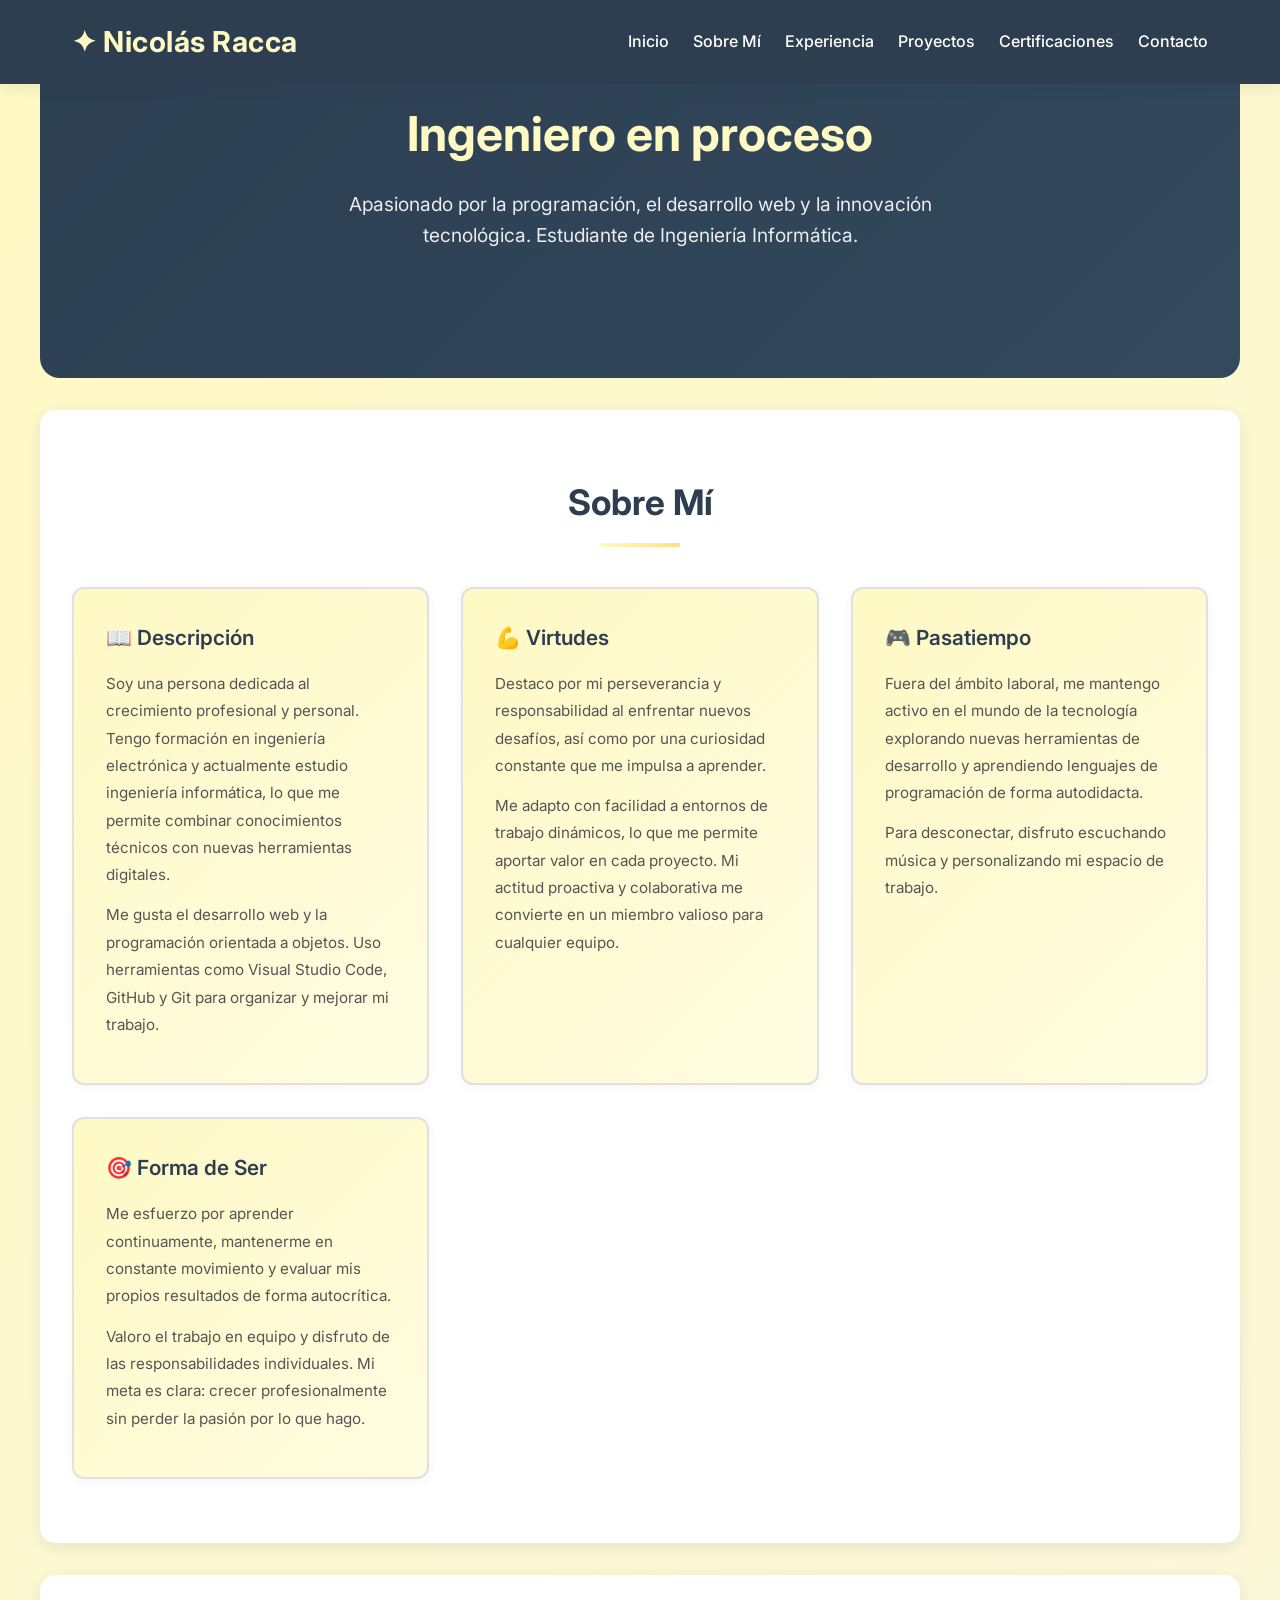
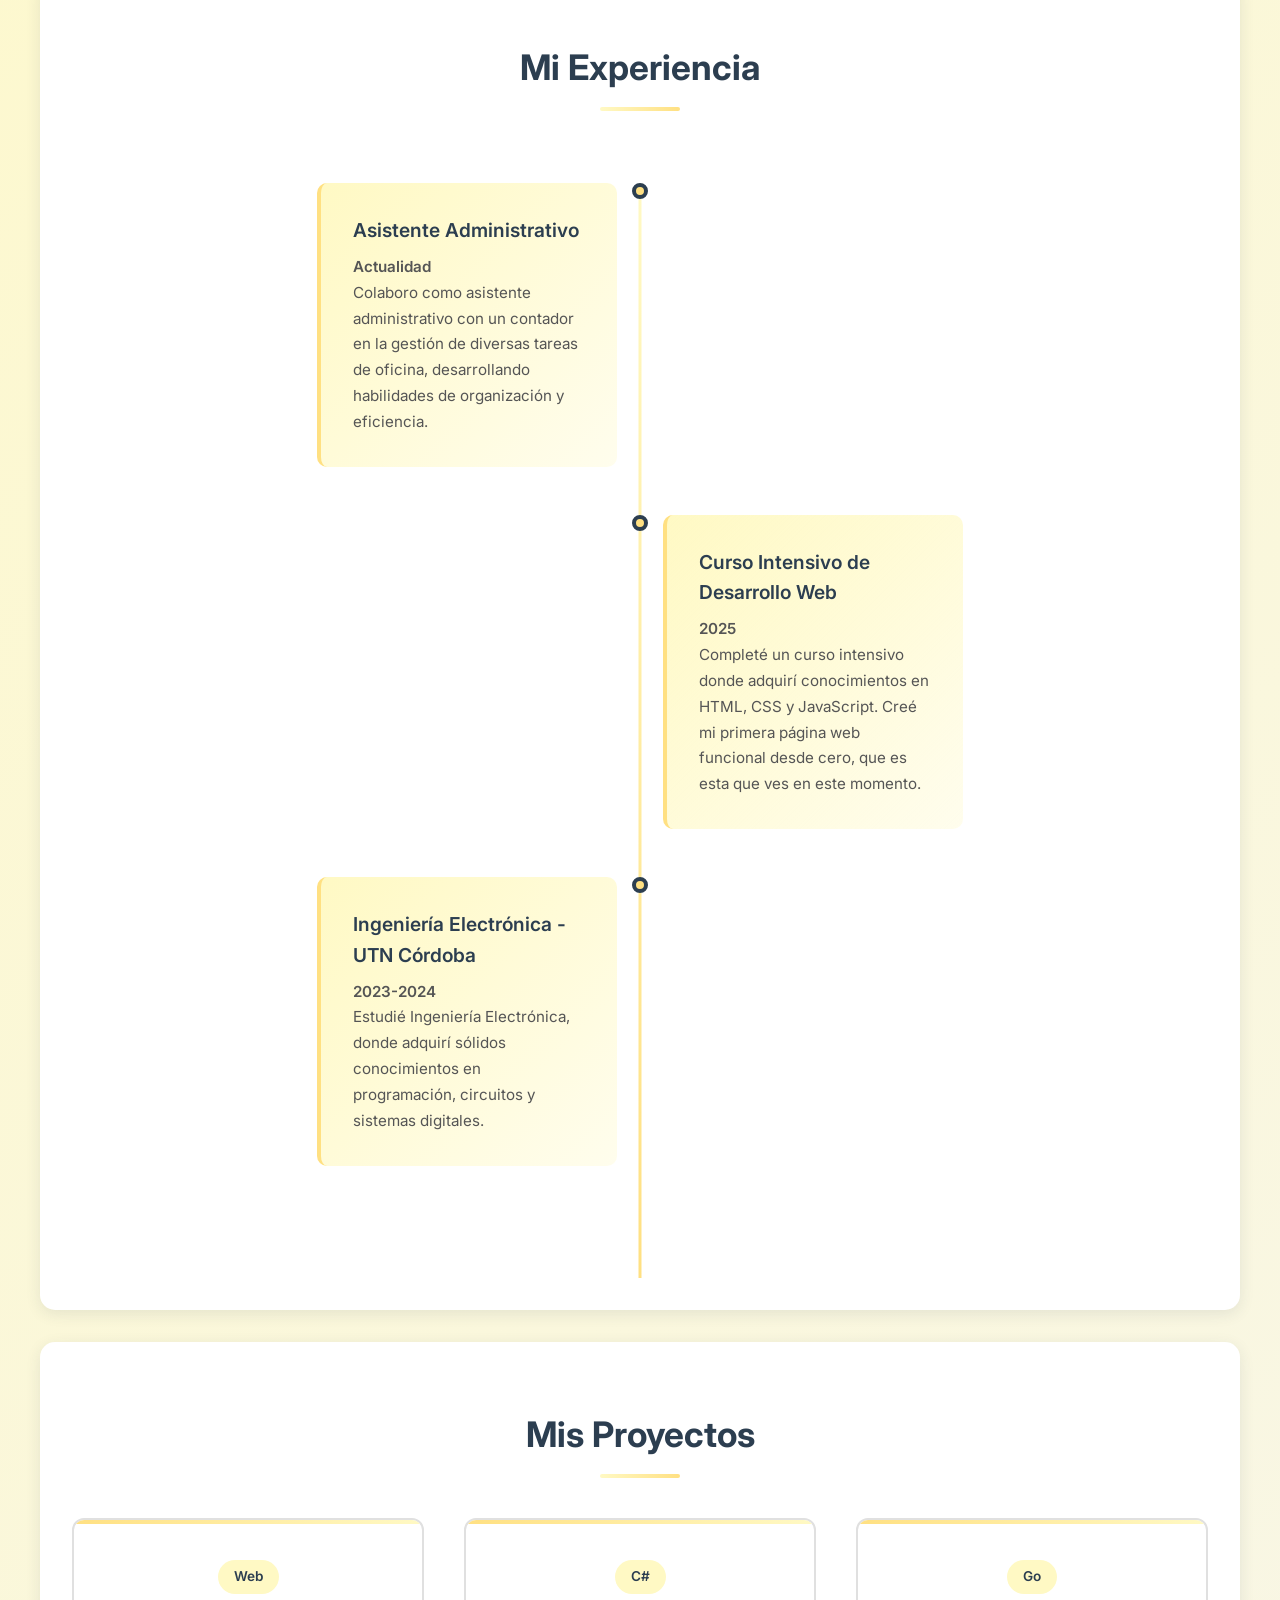
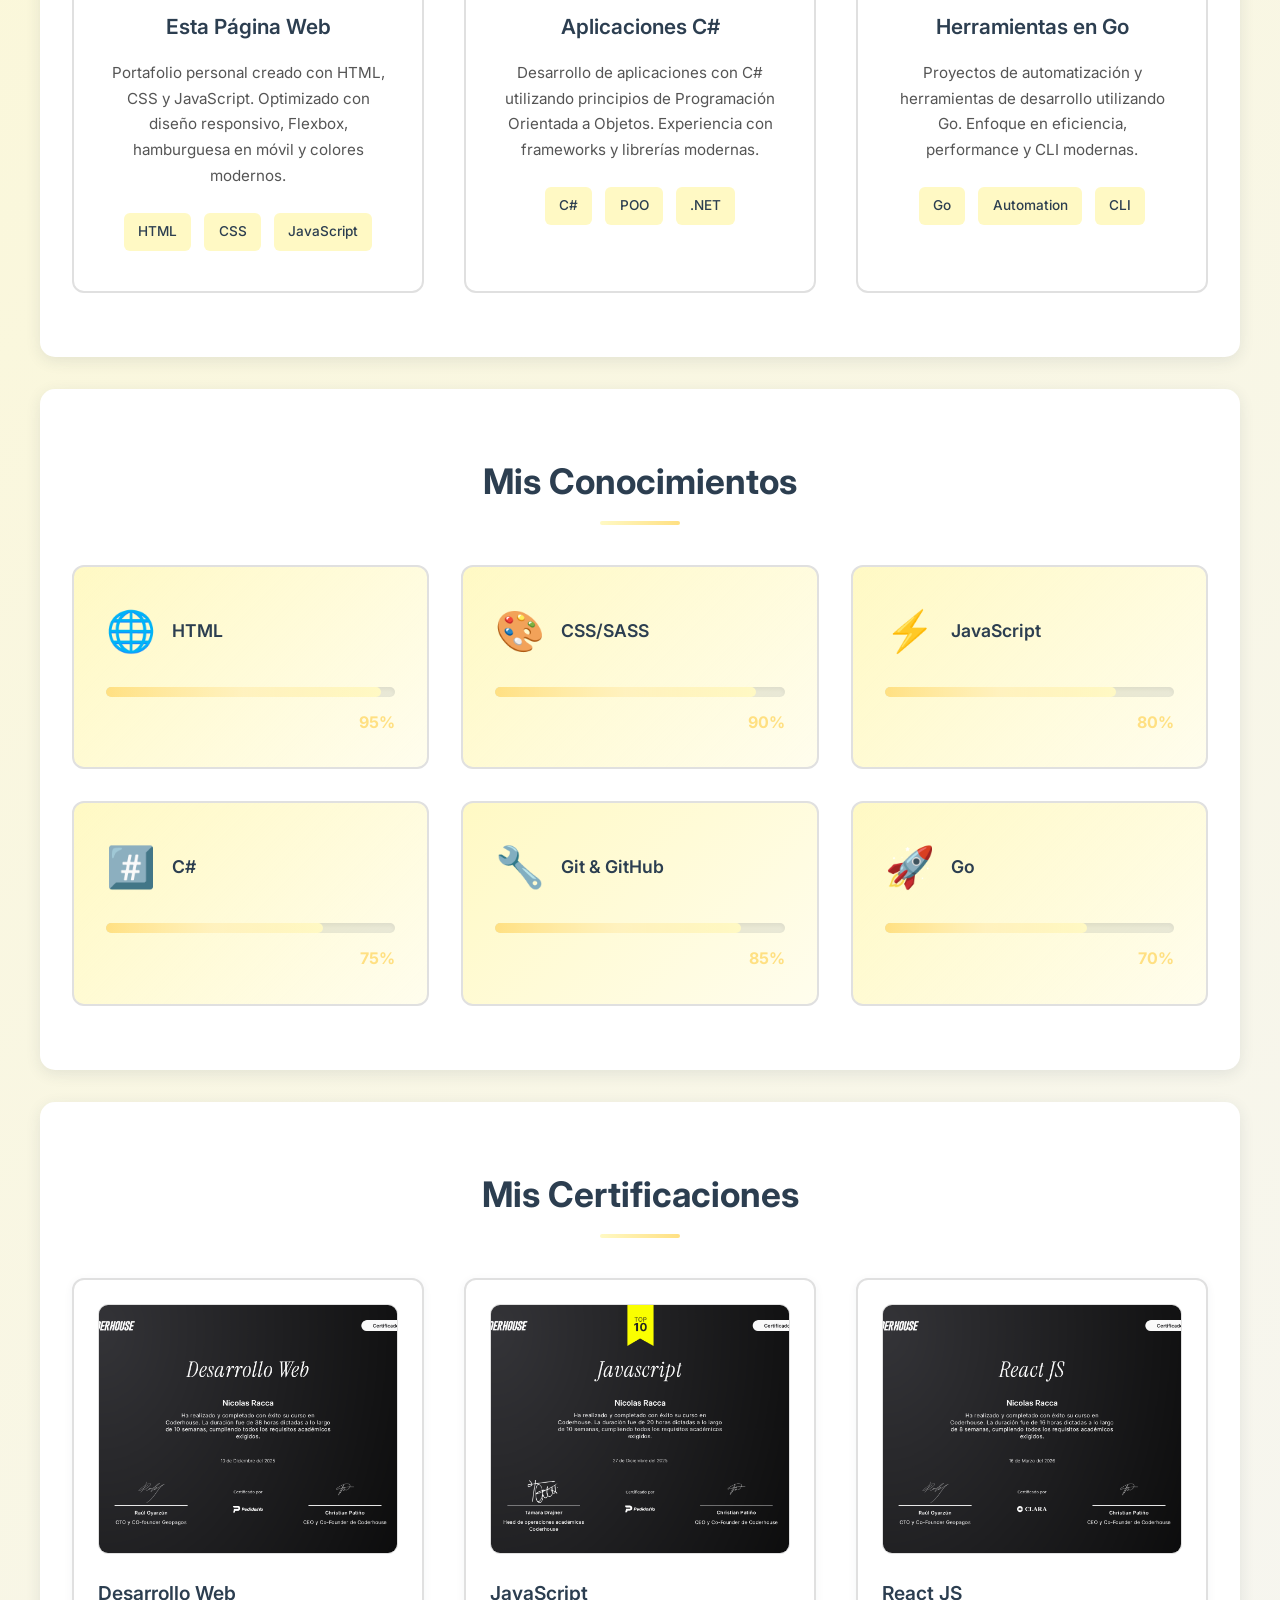
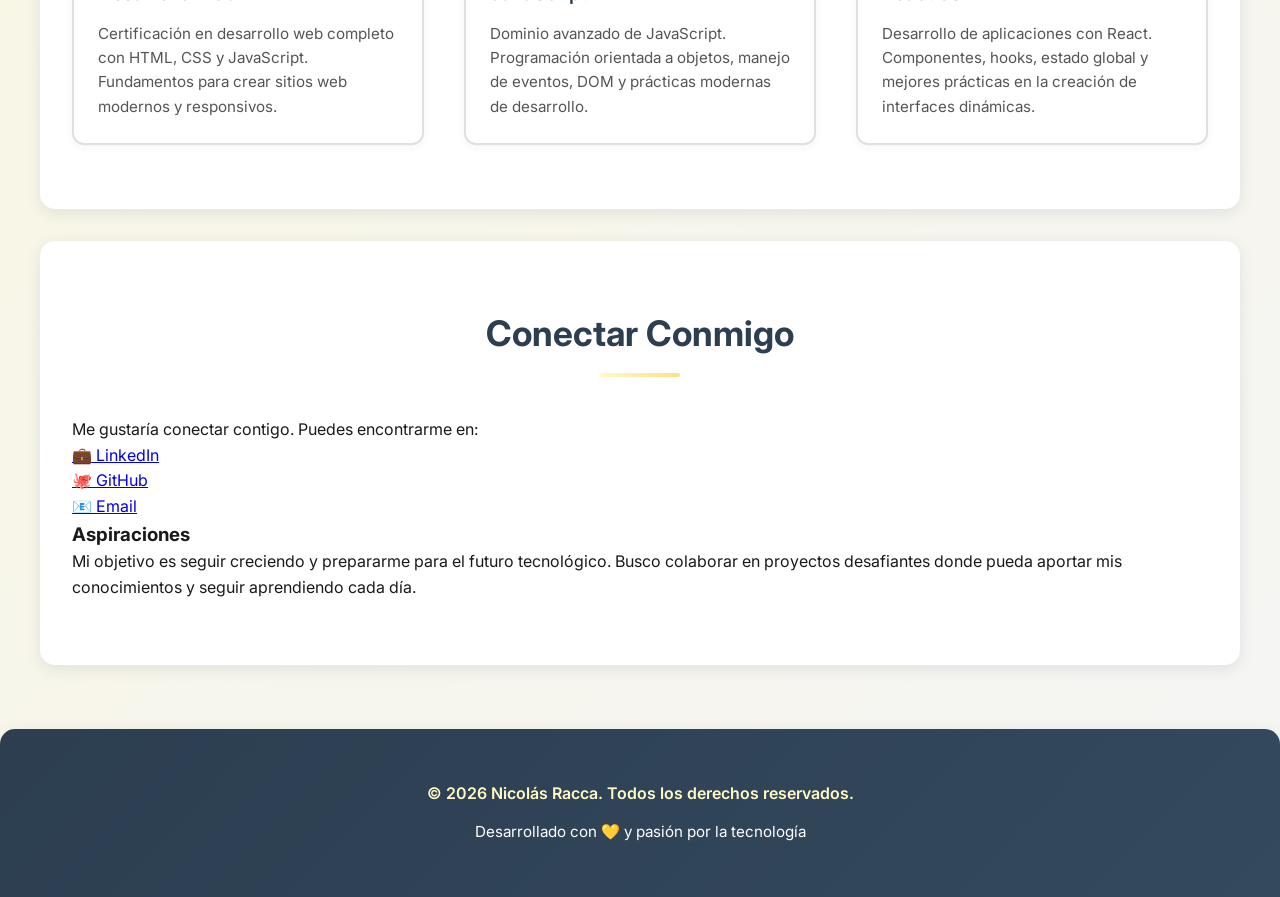
==== index.html @ 8de1280d "Actualizacion de portafolio" ====
<!DOCTYPE html>
<html lang="es">

<head>
  <meta charset="utf-8">
  <meta name="viewport" content="width=device-width, initial-scale=1">

  <title>Nicolás Racca — Desarrollador Web & Ingeniero</title>
  <meta name="description" content="Soy Nicolás Racca: desarrollador web, estudiante de Ingeniería Informática con formación en Ingeniería Electrónica. Proyectos en C#, Go, HTML, CSS y JS.">

  <meta property="og:title" content="Nicolás Racca — Perfil de Desarrollo Web">
  <meta property="og:description" content="Desarrollador web y estudiante de Ingeniería Informática. Proyectos y experiencias en C#, web y automatización.">
  <meta property="og:type" content="website">

  <meta name="twitter:card" content="summary_large_image">
  <meta name="twitter:title" content="Nicolás Racca — Perfil">
  <meta name="twitter:description" content="Desarrollador web y estudiante de Ingeniería Informática.">

  <meta name="robots" content="index, follow">

  <link rel="stylesheet" href="css/main.css">
  <link href="https://fonts.googleapis.com/css2?family=Inter:wght@300;400;500;600;700&display=swap" rel="stylesheet">
</head>

<body>
  <!-- HEADER/NAVEGACIÓN -->
  <header class="header">
    <nav class="navbar">
      <div class="navbar-brand">
        <h1>✦ Nicolás Racca</h1>
      </div>

      <button class="hamburger" id="hamburger-menu">
        <span></span>
        <span></span>
        <span></span>
      </button>

      <ul class="navbar-links" id="navbar-menu">
        <li><a href="#inicio">Inicio</a></li>
        <li><a href="#sobre-mi">Sobre Mí</a></li>
        <li><a href="#experiencia">Experiencia</a></li>
        <li><a href="#proyectos">Proyectos</a></li>
        <li><a href="#certificaciones">Certificaciones</a></li>
        <li><a href="#contacto">Contacto</a></li>
      </ul>
    </nav>
  </header>

  <main>
    <!-- SECCIÓN INICIO -->
    <section id="inicio" class="hero">
      <div class="hero-content">
        <h2>Ingeniero en proceso</h2>
        <p>Apasionado por la programación, el desarrollo web y la innovación tecnológica. Estudiante de Ingeniería Informática.</p>
      </div>
    </section>

    <!-- SECCIÓN SOBRE MÍ -->
    <section id="sobre-mi" class="section">
      <h2 class="section-title">Sobre Mí</h2>

      <div class="cards-grid">
        <div class="card">
          <h3>📖 Descripción</h3>
          <p>Soy una persona dedicada al crecimiento profesional y personal. Tengo formación en ingeniería electrónica y actualmente estudio ingeniería informática, lo que me permite combinar conocimientos técnicos con nuevas herramientas digitales.</p>
          <p>Me gusta el desarrollo web y la programación orientada a objetos. Uso herramientas como Visual Studio Code, GitHub y Git para organizar y mejorar mi trabajo.</p>
        </div>

        <div class="card">
          <h3>💪 Virtudes</h3>
          <p>Destaco por mi perseverancia y responsabilidad al enfrentar nuevos desafíos, así como por una curiosidad constante que me impulsa a aprender.</p>
          <p>Me adapto con facilidad a entornos de trabajo dinámicos, lo que me permite aportar valor en cada proyecto. Mi actitud proactiva y colaborativa me convierte en un miembro valioso para cualquier equipo.</p>
        </div>

        <div class="card">
          <h3>🎮 Pasatiempo</h3>
          <p>Fuera del ámbito laboral, me mantengo activo en el mundo de la tecnología explorando nuevas herramientas de desarrollo y aprendiendo lenguajes de programación de forma autodidacta.</p>
          <p>Para desconectar, disfruto escuchando música y personalizando mi espacio de trabajo.</p>
        </div>

        <div class="card">
          <h3>🎯 Forma de Ser</h3>
          <p>Me esfuerzo por aprender continuamente, mantenerme en constante movimiento y evaluar mis propios resultados de forma autocrítica.</p>
          <p>Valoro el trabajo en equipo y disfruto de las responsabilidades individuales. Mi meta es clara: crecer profesionalmente sin perder la pasión por lo que hago.</p>
        </div>
      </div>
    </section>

    <!-- SECCIÓN EXPERIENCIA -->
    <section id="experiencia" class="section">
      <h2 class="section-title">Mi Experiencia</h2>

      <div class="timeline">
        <div class="timeline-item">
          <div class="timeline-marker"></div>
          <div class="timeline-content">
            <h3>Asistente Administrativo</h3>
            <p class="timeline-date">Actualidad</p>
            <p>Colaboro como asistente administrativo con un contador en la gestión de diversas tareas de oficina, desarrollando habilidades de organización y eficiencia.</p>
          </div>
        </div>

        <div class="timeline-item">
          <div class="timeline-marker"></div>
          <div class="timeline-content">
            <h3>Curso Intensivo de Desarrollo Web</h3>
            <p class="timeline-date">2025</p>
            <p>Completé un curso intensivo donde adquirí conocimientos en HTML, CSS y JavaScript. Creé mi primera página web funcional desde cero, que es esta que ves en este momento.</p>
          </div>
        </div>

        <div class="timeline-item">
          <div class="timeline-marker"></div>
          <div class="timeline-content">
            <h3>Ingeniería Electrónica - UTN Córdoba</h3>
            <p class="timeline-date">2023-2024</p>
            <p>Estudié Ingeniería Electrónica, donde adquirí sólidos conocimientos en programación, circuitos y sistemas digitales.</p>
          </div>
        </div>
      </div>
    </section>

    <!-- SECCIÓN PROYECTOS -->
    <section id="proyectos" class="section">
      <h2 class="section-title">Mis Proyectos</h2>

      <div class="projects-grid">
        <div class="project-card">
          <div class="project-tag">Web</div>
          <h3>Esta Página Web</h3>
          <p>Portafolio personal creado con HTML, CSS y JavaScript. Optimizado con diseño responsivo, Flexbox, hamburguesa en móvil y colores modernos.</p>
          <div class="project-tech">
            <span class="tech-badge">HTML</span>
            <span class="tech-badge">CSS</span>
            <span class="tech-badge">JavaScript</span>
          </div>
        </div>

        <div class="project-card">
          <div class="project-tag">C#</div>
          <h3>Aplicaciones C#</h3>
          <p>Desarrollo de aplicaciones con C# utilizando principios de Programación Orientada a Objetos. Experiencia con frameworks y librerías modernas.</p>
          <div class="project-tech">
            <span class="tech-badge">C#</span>
            <span class="tech-badge">POO</span>
            <span class="tech-badge">.NET</span>
          </div>
        </div>

        <div class="project-card">
          <div class="project-tag">Go</div>
          <h3>Herramientas en Go</h3>
          <p>Proyectos de automatización y herramientas de desarrollo utilizando Go. Enfoque en eficiencia, performance y CLI modernas.</p>
          <div class="project-tech">
            <span class="tech-badge">Go</span>
            <span class="tech-badge">Automation</span>
            <span class="tech-badge">CLI</span>
          </div>
        </div>
      </div>
    </section>

    <!-- SECCIÓN CONOCIMIENTOS -->
    <section id="conocimientos" class="section">
      <h2 class="section-title">Mis Conocimientos</h2>

      <div class="skills-container">
        <div class="skill-item">
          <div class="skill-header">
            <span class="skill-icon">🌐</span>
            <h4>HTML</h4>
          </div>
          <div class="skill-bar">
            <div class="skill-fill" style="width: 95%"></div>
          </div>
          <p class="skill-percentage">95%</p>
        </div>

        <div class="skill-item">
          <div class="skill-header">
            <span class="skill-icon">🎨</span>
            <h4>CSS/SASS</h4>
          </div>
          <div class="skill-bar">
            <div class="skill-fill" style="width: 90%"></div>
          </div>
          <p class="skill-percentage">90%</p>
        </div>

        <div class="skill-item">
          <div class="skill-header">
            <span class="skill-icon">⚡</span>
            <h4>JavaScript</h4>
          </div>
          <div class="skill-bar">
            <div class="skill-fill" style="width: 80%"></div>
          </div>
          <p class="skill-percentage">80%</p>
        </div>

        <div class="skill-item">
          <div class="skill-header">
            <span class="skill-icon">#️⃣</span>
            <h4>C#</h4>
          </div>
          <div class="skill-bar">
            <div class="skill-fill" style="width: 75%"></div>
          </div>
          <p class="skill-percentage">75%</p>
        </div>

        <div class="skill-item">
          <div class="skill-header">
            <span class="skill-icon">🔧</span>
            <h4>Git & GitHub</h4>
          </div>
          <div class="skill-bar">
            <div class="skill-fill" style="width: 85%"></div>
          </div>
          <p class="skill-percentage">85%</p>
        </div>

        <div class="skill-item">
          <div class="skill-header">
            <span class="skill-icon">🚀</span>
            <h4>Go</h4>
          </div>
          <div class="skill-bar">
            <div class="skill-fill" style="width: 70%"></div>
          </div>
          <p class="skill-percentage">70%</p>
        </div>
      </div>
    </section>

    <!-- SECCIÓN CERTIFICACIONES -->
    <section id="certificaciones" class="section">
      <h2 class="section-title">Mis Certificaciones</h2>

      <div class="certifications-grid">
        <div class="certification-card">
          <div class="cert-image-container">
            <img src="ph/DesarrolloWeb.jpg" alt="Certificado Desarrollo Web" class="cert-image">
          </div>
          <h3>Desarrollo Web</h3>
          <p>Certificación en desarrollo web completo con HTML, CSS y JavaScript. Fundamentos para crear sitios web modernos y responsivos.</p>
        </div>

        <div class="certification-card">
          <div class="cert-image-container">
            <img src="ph/Javascript.jpg" alt="Certificado JavaScript" class="cert-image">
          </div>
          <h3>JavaScript</h3>
          <p>Dominio avanzado de JavaScript. Programación orientada a objetos, manejo de eventos, DOM y prácticas modernas de desarrollo.</p>
        </div>

        <div class="certification-card">
          <div class="cert-image-container">
            <img src="ph/ReactJs.jpg" alt="Certificado React JS" class="cert-image">
          </div>
          <h3>React JS</h3>
          <p>Desarrollo de aplicaciones con React. Componentes, hooks, estado global y mejores prácticas en la creación de interfaces dinámicas.</p>
        </div>
      </div>
    </section>

    <!-- SECCIÓN CONTACTO -->
    <section id="contacto" class="section">
      <h2 class="section-title">Conectar Conmigo</h2>

      <div class="contact-container">
        <p>Me gustaría conectar contigo. Puedes encontrarme en:</p>

        <div class="contact-links">
          <a href="https://ar.linkedin.com/in/nicolas-racca-45ba022a3" target="_blank" class="contact-btn">
            💼 LinkedIn
          </a>
          <br>
          <a href="https://github.com/nikittoo" target="_blank" class="contact-btn">
            🐙 GitHub
          </a>
          <br>
          <a href="raccanico03@gmail.com" class="contact-btn">
            📧 Email
          </a>
        </div>

        <div class="cta-section">
          <h3>Aspiraciones</h3>
          <p>Mi objetivo es seguir creciendo y prepararme para el futuro tecnológico. Busco colaborar en proyectos desafiantes donde pueda aportar mis conocimientos y seguir aprendiendo cada día.</p>
        </div>
      </div>
    </section>
  </main>

  <!-- FOOTER -->
  <footer class="footer">
    <p>&copy; 2026 Nicolás Racca. Todos los derechos reservados.</p>
    <p>Desarrollado con 💛 y pasión por la tecnología</p>
  </footer>

  <script src="js/search.js"></script>
</body>

</html>
---- css/main.css ----
@charset "UTF-8";

/* ===== VARIABLES CSS ===== */
:root {
  --primary-pastel: #FFF9C4;
  --primary-dark: #2C3E50;
  --accent-light: #FFE082;
  --text-dark: #1A1A1A;
  --text-light: #555555;
  --border-color: #E0E0E0;
  --hover-light: #FFF59D;
  --shadow: 0 4px 15px rgba(44, 62, 80, 0.1);
  --shadow-hover: 0 8px 25px rgba(44, 62, 80, 0.15);
  --transition: all 0.3s ease;
}

/* ===== RESET ===== */
* {
  margin: 0;
  padding: 0;
  box-sizing: border-box;
}

html {
  scroll-behavior: smooth;
}

body {
  font-family: "Inter", -apple-system, BlinkMacSystemFont, "Segoe UI", sans-serif;
  background: linear-gradient(135deg, #FFF9C4 0%, #F5F5F5 100%);
  color: var(--text-dark);
  line-height: 1.6;
}

/* ===== HEADER / NAVBAR ===== */
.header {
  background-color: var(--primary-dark);
  color: white;
  padding: 1.2rem 0;
  position: fixed;
  top: 0;
  width: 100%;
  z-index: 100;
  box-shadow: var(--shadow);
  transition: transform 0.3s ease;
}

.header.hide {
  transform: translateY(-100%);
}

.navbar {
  max-width: 1200px;
  margin: 0 auto;
  display: flex;
  align-items: center;
  justify-content: space-between;
  gap: 2rem;
  padding: 0 2rem;
  position: relative;
}

.navbar-brand h1 {
  font-size: 1.8rem;
  font-weight: 700;
  color: var(--primary-pastel);
  letter-spacing: 0.5px;
}

/* ===== HAMBURGER MENU ===== */
.hamburger {
  display: none;
  flex-direction: column;
  background: none;
  border: none;
  cursor: pointer;
  padding: 0;
  gap: 0.4rem;
}

.hamburger span {
  width: 25px;
  height: 3px;
  background-color: var(--primary-pastel);
  border-radius: 2px;
  transition: var(--transition);
}

.hamburger.active span:nth-child(1) {
  transform: rotate(45deg) translate(8px, 8px);
}

.hamburger.active span:nth-child(2) {
  opacity: 0;
}

.hamburger.active span:nth-child(3) {
  transform: rotate(-45deg) translate(7px, -7px);
}

.navbar-links {
  display: flex;
  list-style: none;
  gap: 1.5rem;
}

.navbar-links a {
  color: white;
  text-decoration: none;
  font-weight: 500;
  transition: var(--transition);
  padding-bottom: 0.3rem;
  border-bottom: 2px solid transparent;
}

.navbar-links a:hover {
  color: var(--accent-light);
  border-bottom-color: var(--accent-light);
}

/* ===== MAIN CONTENT ===== */
main {
  max-width: 1200px;
  margin: 0 auto;
  margin-top: 0;
}

/* ===== HERO SECTION ===== */
.hero {
  background: linear-gradient(135deg, var(--primary-dark), #34495E);
  color: white;
  padding: 6rem 2rem;
  text-align: center;
  border-radius: 0 0 20px 20px;
}

.hero-content h2 {
  font-size: 3rem;
  margin-bottom: 1rem;
  font-weight: 700;
  color: var(--primary-pastel);
}

.hero-content p {
  font-size: 1.2rem;
  margin-bottom: 2rem;
  color: rgba(255, 255, 255, 0.9);
  max-width: 600px;
  margin-left: auto;
  margin-right: auto;
}

.hero-buttons {
  display: flex;
  gap: 1rem;
  justify-content: center;
  flex-wrap: wrap;
}

/* ===== SECTIONS ===== */
.section {
  padding: 4rem 2rem;
  background: white;
  margin: 2rem 0;
  border-radius: 15px;
  box-shadow: var(--shadow);
}

.section-title {
  font-size: 2.2rem;
  color: var(--primary-dark);
  margin-bottom: 2.5rem;
  text-align: center;
  font-weight: 700;
  position: relative;
  padding-bottom: 1rem;
}

.section-title::after {
  content: '';
  position: absolute;
  bottom: 0;
  left: 50%;
  transform: translateX(-50%);
  width: 80px;
  height: 4px;
  background: linear-gradient(90deg, var(--primary-pastel), var(--accent-light));
  border-radius: 2px;
}

/* ===== CARDS GRID ===== */
.cards-grid {
  display: grid;
  grid-template-columns: repeat(auto-fit, minmax(280px, 1fr));
  gap: 2rem;
  margin-top: 2rem;
}

.card {
  background: linear-gradient(135deg, var(--primary-pastel) 0%, rgba(255, 249, 196, 0.5) 100%);
  padding: 2rem;
  border-radius: 12px;
  border: 2px solid var(--border-color);
  transition: var(--transition);
  cursor: pointer;
  box-shadow: 0 2px 10px rgba(44, 62, 80, 0.05);
}

.card:hover {
  transform: translateY(-8px);
  box-shadow: var(--shadow-hover);
  border-color: var(--accent-light);
  background: linear-gradient(135deg, var(--hover-light) 0%, var(--primary-pastel) 100%);
}

.card h3 {
  font-size: 1.3rem;
  color: var(--primary-dark);
  margin-bottom: 1rem;
  font-weight: 600;
}

.card p {
  color: var(--text-light);
  line-height: 1.8;
  margin-bottom: 0.8rem;
  font-size: 0.95rem;
}

/* ===== TIMELINE ===== */
.timeline {
  position: relative;
  padding: 2rem 0;
}

.timeline::before {
  content: '';
  position: absolute;
  left: 50%;
  transform: translateX(-50%);
  width: 3px;
  height: 100%;
  background: linear-gradient(180deg, var(--primary-pastel), var(--accent-light));
}

.timeline-item {
  margin-bottom: 3rem;
  position: relative;
  display: flex;
  align-items: flex-start;
}

.timeline-item:nth-child(odd) {
  flex-direction: row;
  justify-content: flex-end;
  padding-right: 52%;
}

.timeline-item:nth-child(even) {
  flex-direction: row-reverse;
  justify-content: flex-end;
  padding-left: 52%;
}

.timeline-marker {
  width: 16px;
  height: 16px;
  background: var(--accent-light);
  border: 4px solid var(--primary-dark);
  border-radius: 50%;
  position: absolute;
  left: 50%;
  transform: translateX(-50%);
  z-index: 1;
  transition: var(--transition);
}

.timeline-item:hover .timeline-marker {
  width: 20px;
  height: 20px;
  box-shadow: 0 0 15px rgba(255, 224, 130, 0.5);
}

.timeline-content {
  background: linear-gradient(135deg, var(--primary-pastel) 0%, rgba(255, 249, 196, 0.3) 100%);
  padding: 2rem;
  border-radius: 10px;
  width: 55%;
  border-left: 4px solid var(--accent-light);
  transition: var(--transition);
}

.timeline-content:hover {
  box-shadow: var(--shadow);
  transform: translateX(5px);
}

.timeline-content h3 {
  color: var(--primary-dark);
  font-size: 1.2rem;
  font-weight: 600;
  margin-bottom: 0.5rem;
}

.timeline-date {
  color: var(--accent-light);
  font-size: 0.9rem;
  font-weight: 600;
  margin-bottom: 0.8rem;
}

.timeline-content p {
  color: var(--text-light);
  font-size: 0.95rem;
  line-height: 1.7;
  margin: 0;
}

.derechaPage3 img {
  width: 90%;
  height: auto;
  border-radius: 2%;
  margin-bottom: auto;
}

.izquierdaPage5 {
  margin-top: 0;
  height: 40%;
  width: 100%;
  text-align: center;
  align-items: center;
  padding-top: 0;
  display: flex;
  flex-direction: column;
  gap: 20px;
}

.izquierdaPage5 .proyecto {
  display: flex;
  flex-direction: row;
  align-items: center;
  gap: 20px;
  width: 100%;
  margin-bottom: 20px;
}

.izquierdaPage5 .img-container {
  width: 50%;
  display: flex;
  justify-content: center;
}

.izquierdaPage5 .img-container img {
  width: 100%;
  max-width: 200vh;
  height: auto;
  border-radius: 2%;
}

.izquierdaPage5 .text-container {
  width: 50%;
}

.izquierdaPage5 .text-container p {
  font-size: 16px;
  margin: 0;
  text-align: left;
}

.derechaPage5 {
  display: flex;
  flex-direction: column;
  width: 60%;
  line-height: 150%;
  margin-top: 0%;
  padding-top: 0;
}

/* BOTONES, TEXTO, ETC */
.texto {
  padding: 2%;
  line-height: 1.6;
  max-width: 90%;
  margin: auto;
  background-color: rgba(255, 255, 255, 0.95);
  border-radius: 8px;
  box-shadow: 0 0 10px rgba(0, 0, 0, 0.3);
  font-family: "Georgia", sans-serif;
}

.boton-personalizado {
  position: fixed;
  left: 1rem;
  bottom: 1rem;
  background: #3b3f42;
  color: #fff;
  padding: 0.4em 1em;
  border-radius: 8px;
  text-decoration: none;
  font-size: 0.95rem;
  box-shadow: 0 2px 8px rgba(0, 0, 0, 0.07);
  transition: background 0.2s;
  z-index: 100;
}

summary {
  margin-top: 1.5vh;
  cursor: pointer;
  font-size: 1.1rem;
  font-weight: bold;
  padding: 0.8vh 0.7vh;
  margin-bottom: 1.5vh;
  border-radius: 8px;
  background-color: #f5f5f5;
  border: 1px solid #ccc;
  position: relative;
}

.boton-personalizado-summary {
  cursor: pointer;
  font-size: 1.1rem;
  font-weight: bold;
  padding: 0.7vh 0.5vh;
  margin: 1vh;
  border-radius: 8px;
  border: 1px solid #000000;
  background-color: #ffffff;
  display: flex;
  justify-content: center;
}

/* Grid de proyectos */
.proyectos-grid {
  display: grid;
  grid-template-columns: repeat(auto-fit, minmax(260px, 1fr));
  gap: 2rem;
  margin-top: 2rem;
}

/* Tarjeta de proyecto */
.proyecto-card {
  background: #fff;
  border: 1px solid #e0e0e0;
  border-radius: 12px;
  box-shadow: 0 2px 8px rgba(0, 0, 0, 0.07);
  padding: 1.5rem;
  text-align: center;
  transition: box-shadow 0.2s;
}

.proyecto-card:hover {
  box-shadow: 0 4px 16px rgba(0, 0, 0, 0.12);
}

.proyecto-card img {
  width: 100%;
  max-width: 180px;
  height: auto;
  border-radius: 8px;
  margin-bottom: 1rem;
}

.proyecto-card h3 {
  font-size: 1.2rem;
  margin: 0.5rem 0;
  color: #222;
}

.proyecto-card p {
  font-size: 1rem;
  color: #555;
  margin-bottom: 1rem;
}

.proyecto-card a {
  display: inline-block;
  padding: 0.4em 1em;
  background: #0078d4;
  color: #fff;
  border-radius: 6px;
  text-decoration: none;
  font-size: 0.95rem;
  transition: background 0.2s;
}

.proyecto-card a:hover {
  background: #005fa3;
}

/* Botón agregar proyecto */
.agregar-proyecto {
  margin: 2rem auto 0 auto;
  display: block;
  padding: 0.7em 2em;
  background: #0078d4;
  color: #fff;
  border: none;
  border-radius: 8px;
  font-size: 1.1rem;
  cursor: pointer;
  transition: background 0.2s;
}

.agregar-proyecto:hover {
  background: #005fa3;
}

/* ===== PROJECTS GRID ===== */
.projects-grid {
  display: grid;
  grid-template-columns: repeat(auto-fit, minmax(300px, 1fr));
  gap: 2.5rem;
  margin-top: 2rem;
}

.project-card {
  background: white;
  border: 2px solid var(--border-color);
  border-radius: 12px;
  padding: 2.5rem 2rem;
  transition: var(--transition);
  position: relative;
  overflow: hidden;
  text-align: center;
  display: flex;
  flex-direction: column;
  align-items: center;
}

.project-card::before {
  content: '';
  position: absolute;
  top: 0;
  left: 0;
  right: 0;
  height: 4px;
  background: linear-gradient(90deg, var(--accent-light), var(--primary-pastel));
}

.project-card:hover {
  border-color: var(--accent-light);
  box-shadow: var(--shadow-hover);
  transform: translateY(-8px);
}

.project-icon {
  font-size: 3.5rem;
  margin-bottom: 1rem;
  transition: var(--transition);
}

.project-card:hover .project-icon {
  transform: scale(1.2) rotate(5deg);
}

.project-tag {
  display: inline-block;
  background: var(--primary-pastel);
  color: var(--primary-dark);
  padding: 0.4rem 1rem;
  border-radius: 20px;
  font-size: 0.85rem;
  font-weight: 600;
  margin-bottom: 1rem;
}

.project-card h3 {
  color: var(--primary-dark);
  font-size: 1.3rem;
  margin-bottom: 1rem;
  font-weight: 600;
}

.project-card p {
  color: var(--text-light);
  margin-bottom: 1.5rem;
  line-height: 1.7;
  font-size: 0.95rem;
}

.project-tech {
  display: flex;
  flex-wrap: wrap;
  gap: 0.8rem;
  justify-content: center;
}

.tech-badge {
  background: var(--primary-pastel);
  color: var(--primary-dark);
  padding: 0.5rem 0.9rem;
  border-radius: 6px;
  font-size: 0.85rem;
  font-weight: 500;
  transition: var(--transition);
}

.project-card:hover .tech-badge {
  background: var(--hover-light);
  transform: scale(1.05);
}

/* ===== SKILLS ===== */
.skills-container {
  display: grid;
  grid-template-columns: repeat(auto-fit, minmax(280px, 1fr));
  gap: 2rem;
  margin-top: 2rem;
}

.skill-item {
  background: linear-gradient(135deg, var(--primary-pastel) 0%, rgba(255, 249, 196, 0.3) 100%);
  padding: 2rem;
  border-radius: 12px;
  border: 2px solid var(--border-color);
  transition: var(--transition);
}

.skill-item:hover {
  border-color: var(--accent-light);
  box-shadow: var(--shadow-hover);
  transform: translateY(-5px);
}

.skill-header {
  display: flex;
  align-items: center;
  gap: 1rem;
  margin-bottom: 1.5rem;
}

.skill-icon {
  font-size: 2.5rem;
  transition: var(--transition);
}

.skill-item:hover .skill-icon {
  transform: scale(1.15);
}

.skill-item h4 {
  color: var(--primary-dark);
  font-size: 1.1rem;
  font-weight: 600;
  margin: 0;
}

.skill-bar {
  background: rgba(44, 62, 80, 0.1);
  height: 10px;
  border-radius: 10px;
  overflow: hidden;
  margin-bottom: 0.8rem;
  box-shadow: inset 0 2px 4px rgba(0, 0, 0, 0.05);
}

.skill-fill {
  background: linear-gradient(90deg, var(--accent-light), var(--primary-pastel));
  height: 100%;
  border-radius: 10px;
  transition: width 1.2s ease;
  position: relative;
}

.skill-fill::after {
  content: '';
  position: absolute;
  top: 0;
  left: 0;
  right: 0;
  bottom: 0;
  background: linear-gradient(90deg, transparent, rgba(255, 255, 255, 0.3), transparent);
  border-radius: 10px;
}

.skill-percentage {
  text-align: right;
  color: var(--accent-light);
  font-weight: 700;
  font-size: 1rem;
  margin: 0;
}

/* ===== FOOTER ===== */
.footer {
  background: linear-gradient(135deg, var(--primary-dark), #34495E);
  color: white;
  text-align: center;
  padding: 2.5rem;
  margin-top: 4rem;
  border-radius: 15px 15px 0 0;
  box-shadow: var(--shadow);
}

.footer p {
  margin: 0.8rem 0;
  font-size: 0.95rem;
}

.footer p:first-child {
  font-weight: 600;
  color: var(--primary-pastel);
  font-size: 1rem;
}

/* ===== CERTIFICATIONS SECTION ===== */
.certifications-grid {
  display: grid;
  grid-template-columns: repeat(auto-fit, minmax(300px, 1fr));
  gap: 2.5rem;
  margin-top: 2rem;
}

.certification-card {
  background: white;
  border: 2px solid var(--border-color);
  border-radius: 12px;
  padding: 1.5rem;
  transition: var(--transition);
  overflow: hidden;
  box-shadow: 0 2px 10px rgba(44, 62, 80, 0.05);
}

.certification-card:hover {
  border-color: var(--accent-light);
  box-shadow: var(--shadow-hover);
  transform: translateY(-8px);
}

.cert-image-container {
  width: 100%;
  height: 250px;
  border-radius: 10px;
  overflow: hidden;
  margin-bottom: 1.5rem;
  background: linear-gradient(135deg, var(--primary-pastel), rgba(255, 249, 196, 0.3));
  display: flex;
  align-items: center;
  justify-content: center;
  border: 1px solid var(--border-color);
  transition: var(--transition);
}

.certification-card:hover .cert-image-container {
  border-color: var(--accent-light);
}

.cert-image {
  width: 100%;
  height: 100%;
  object-fit: cover;
  transition: var(--transition);
}

.certification-card:hover .cert-image {
  transform: scale(1.05);
}

.certification-card h3 {
  color: var(--primary-dark);
  font-size: 1.2rem;
  margin-bottom: 0.8rem;
  font-weight: 600;
}

.certification-card p {
  color: var(--text-light);
  line-height: 1.6;
  font-size: 0.95rem;
}

/* MEDIA QUERIES */
@media (max-width: 1024px) {
  .navbar {
    flex-wrap: wrap;
    gap: 1rem;
    padding: 0 1rem;
  }

  .navbar-links {
    order: 2;
    width: 100%;
    justify-content: center;
  }

  .timeline-item:nth-child(odd),
  .timeline-item:nth-child(even) {
    padding-right: 0;
    padding-left: 0;
  }

  .timeline-content {
    width: 100%;
    padding: 1.5rem;
  }

  .timeline-content h3 {
    font-size: 1.1rem;
  }

  .timeline::before {
    display: none;
  }

  .timeline-marker {
    position: relative;
    left: auto;
    transform: none;
    margin-bottom: 1rem;
  }
}

@media (max-width: 768px) {
  .navbar {
    flex-direction: row;
    padding: 1rem;
    gap: 0;
    align-items: center;
    justify-content: center;
  }

  .navbar-brand h1 {
    font-size: 1.5rem;
  }

  .hamburger {
    display: flex;
    position: absolute;
    left: 1rem;
    top: 50%;
    transform: translateY(-50%);
  }

  .navbar-brand {
    width: 100%;
    text-align: center;
    flex: 1;
  }

  .navbar-links {
    display: none;
    flex-direction: column;
    gap: 1rem;
    width: 100%;
    position: absolute;
    top: 100%;
    left: 0;
    right: 0;
    margin-top: 0;
    padding: 1rem;
    background-color: var(--primary-dark);
    border-top: 1px solid rgba(255, 255, 255, 0.1);
  }

  .navbar-links.active {
    display: flex;
  }

  .navbar-links a {
    font-size: 0.9rem;
  }

  .hero-content h2 {
    font-size: 2rem;
  }

  .hero-content p {
    font-size: 1rem;
  }

  .section {
    padding: 2rem 1rem;
    margin: 1rem 0;
  }

  .section-title {
    font-size: 1.8rem;
  }

  .cards-grid {
    grid-template-columns: 1fr;
  }

  .projects-grid {
    grid-template-columns: 1fr;
  }

  .project-card {
    padding: 2rem 1.5rem;
  }

  .project-icon {
    font-size: 3rem;
  }

  .project-card h3 {
    font-size: 1.1rem;
  }

  .project-card p {
    font-size: 0.9rem;
  }

  .certifications-grid {
    grid-template-columns: 1fr;
  }

  .skills-container {
    grid-template-columns: 1fr;
  }

  .skill-item {
    padding: 1.5rem;
  }

  .skill-header {
    gap: 0.8rem;
  }

  .skill-icon {
    font-size: 2rem;
  }

  .skill-item h4 {
    font-size: 1rem;
  }

  .contact-links {
    flex-direction: column;
  }

  .contact-btn {
    width: 100%;
  }

  .hero {
    padding: 3rem 1rem;
    border-radius: 0;
  }

  .footer {
    border-radius: 0;
  }
}

@media (max-width: 480px) {
  body {
    padding-top: 60px;
  }

  .navbar {
    padding: 0.6rem;
    flex-direction: row;
    justify-content: center;
  }

  .navbar-brand h1 {
    font-size: 1rem;
  }

  .hamburger {
    display: flex;
  }

  .navbar-links {
    gap: 0.8rem;
    padding: 0.8rem;
  }

  .navbar-links a {
    padding: 0.4rem 0;
    font-size: 0.8rem;
  }

  .hero-content h2 {
    font-size: 1.5rem;
  }

  .hero-content p {
    font-size: 0.95rem;
  }

  .hero-buttons {
    flex-direction: column;
  }

  .btn {
    width: 100%;
  }

  .section {
    padding: 1.5rem 0.8rem;
    margin: 1rem 0;
  }

  .section-title {
    font-size: 1.5rem;
    margin-bottom: 1.5rem;
  }

  .section-title::after {
    width: 60px;
  }

  .card {
    padding: 1.5rem 1rem;
  }

  .card h3 {
    font-size: 1.1rem;
  }

  .card p {
    font-size: 0.9rem;
  }

  .project-card {
    padding: 1rem;
  }

  .project-card h3 {
    font-size: 1.1rem;
  }

  .certification-card {
    padding: 1rem;
  }

  .cert-image-container {
    height: 180px;
    margin-bottom: 1rem;
  }

  .certification-card h3 {
    font-size: 1.1rem;
  }

  .contact-links {
    flex-direction: column;
    gap: 0.8rem;
  }

  .contact-btn {
    width: 100%;
    padding: 0.7rem 1rem;
    font-size: 0.9rem;
  }

  .cta-section {
    padding: 1.5rem;
  }

  .cta-section h3 {
    font-size: 1.1rem;
  }

  .footer p {
    font-size: 0.85rem;
  }
}

/*# sourceMappingURL=main.css.map */
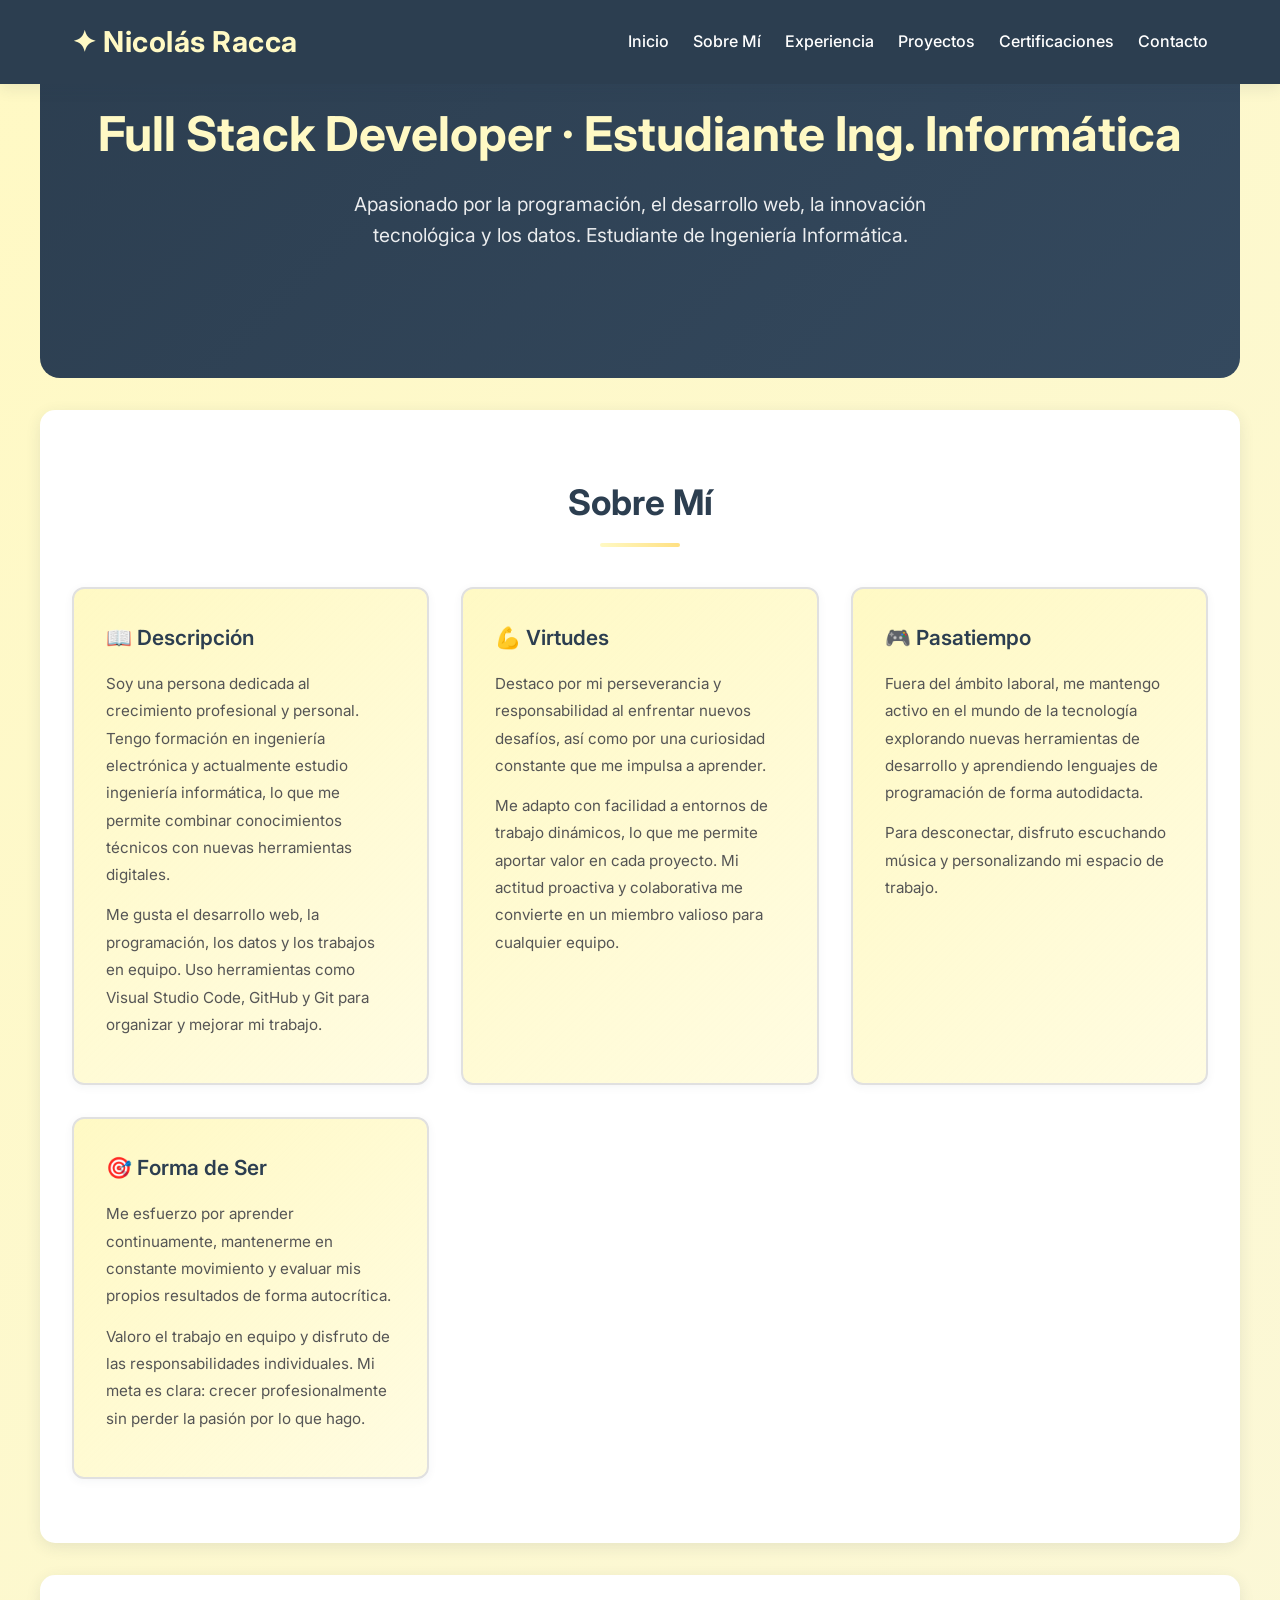
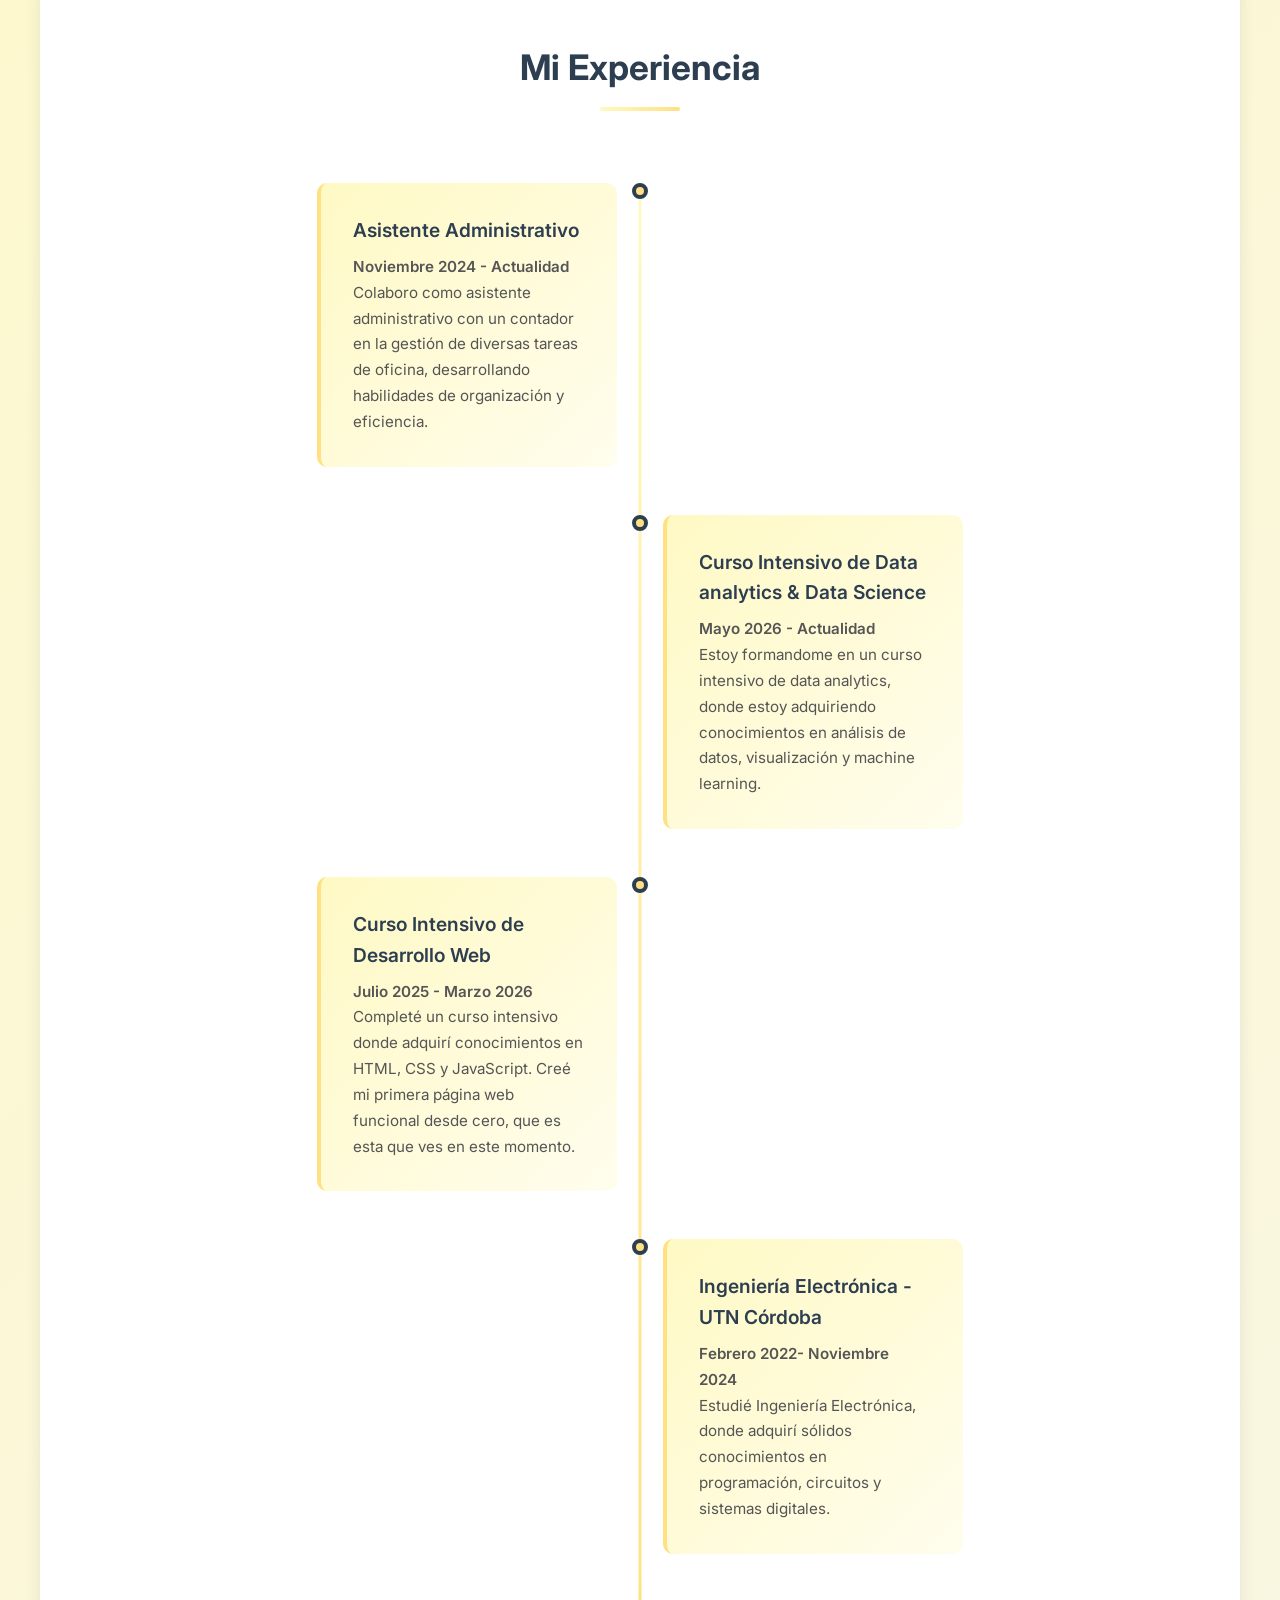
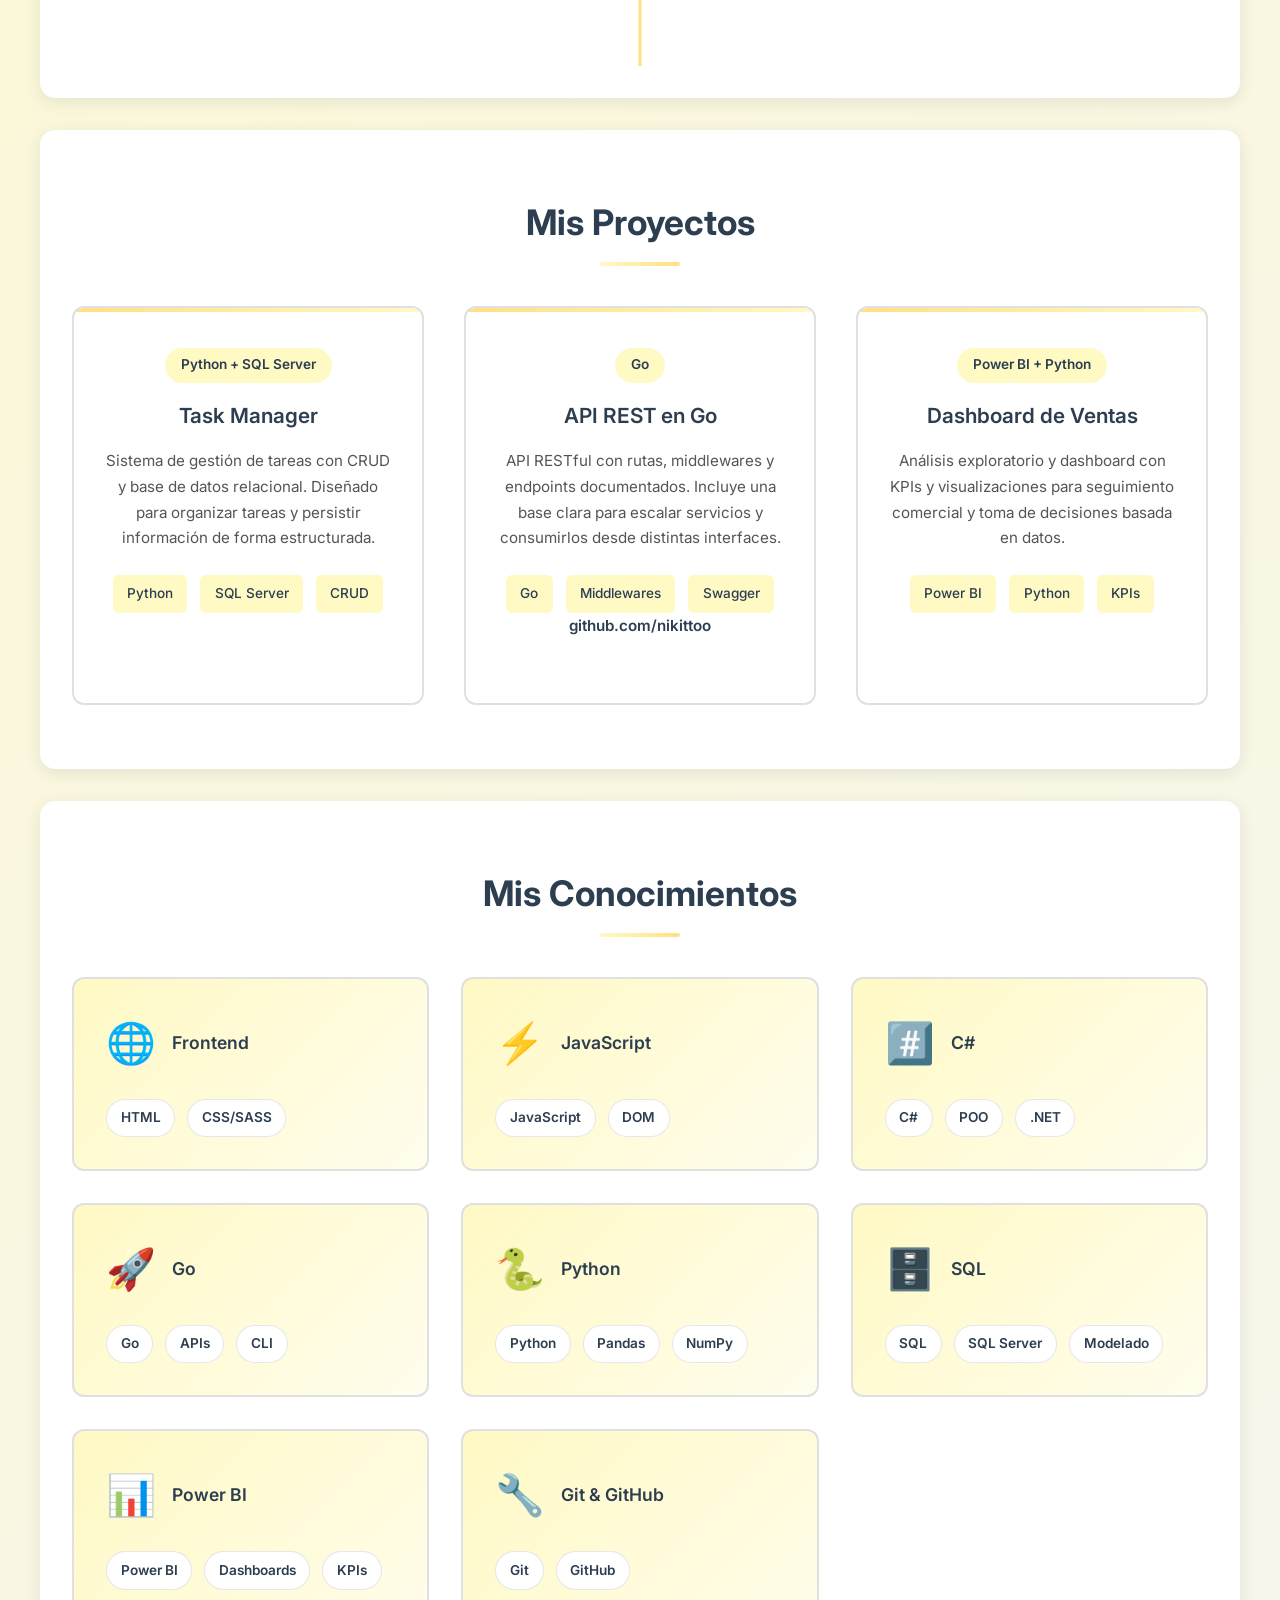
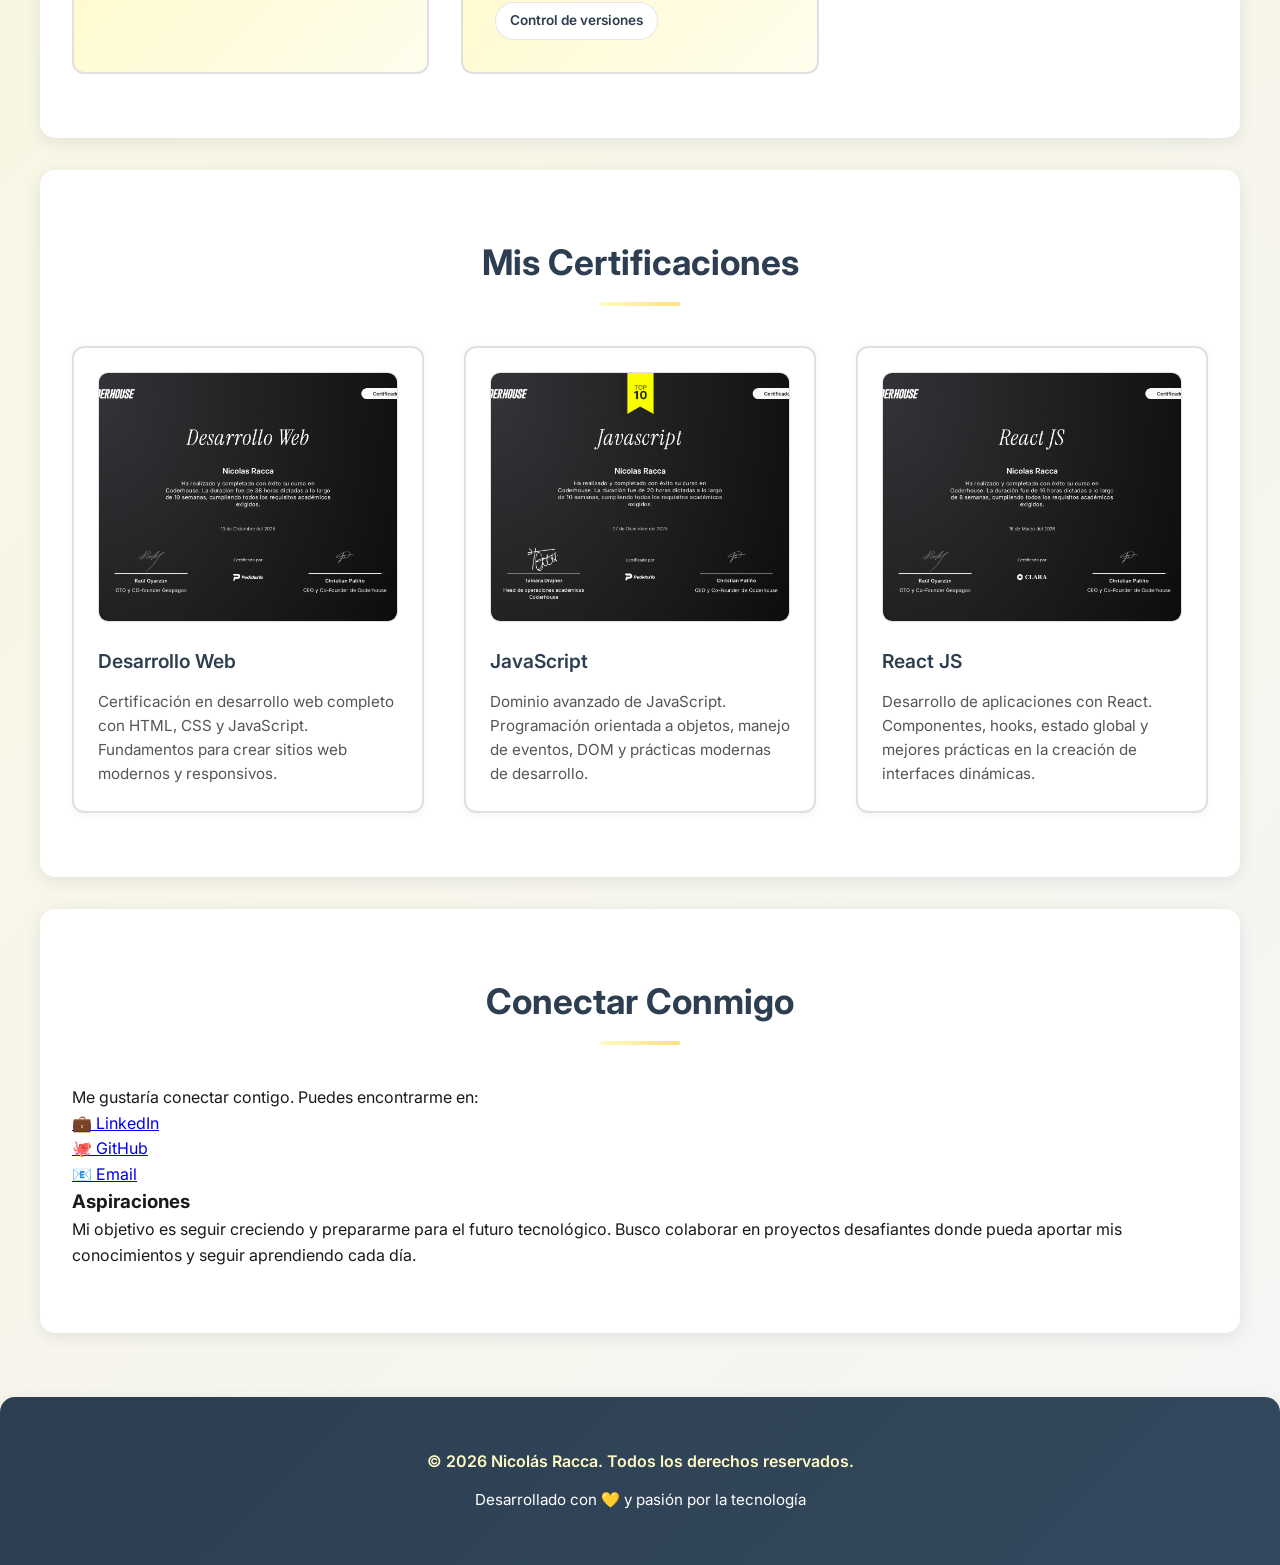
==== commit 9da83d43: "Cambios y actualizaciones" ====
--- a/index.html
+++ b/index.html
@@ -5,16 +5,19 @@
   <meta charset="utf-8">
   <meta name="viewport" content="width=device-width, initial-scale=1">
 
-  <title>Nicolás Racca — Desarrollador Web & Ingeniero</title>
-  <meta name="description" content="Soy Nicolás Racca: desarrollador web, estudiante de Ingeniería Informática con formación en Ingeniería Electrónica. Proyectos en C#, Go, HTML, CSS y JS.">
-
-  <meta property="og:title" content="Nicolás Racca — Perfil de Desarrollo Web">
-  <meta property="og:description" content="Desarrollador web y estudiante de Ingeniería Informática. Proyectos y experiencias en C#, web y automatización.">
+  <title>Full Stack Developer · Estudiante Ing. Informática</title>
+  <meta name="description"
+    content="Soy Nicolás Racca: Full Stack Developer y estudiante de Ingeniería Informática. Proyectos en HTML, CSS, JavaScript, Python, SQL y más.">
+
+  <meta property="og:title" content="Full Stack Developer · Estudiante Ing. Informática">
+  <meta property="og:description"
+    content="Full Stack Developer y estudiante de Ingeniería Informática. Proyectos en HTML, CSS, JavaScript, Python, SQL y más.">
   <meta property="og:type" content="website">
 
   <meta name="twitter:card" content="summary_large_image">
-  <meta name="twitter:title" content="Nicolás Racca — Perfil">
-  <meta name="twitter:description" content="Desarrollador web y estudiante de Ingeniería Informática.">
+  <meta name="twitter:title" content="Full Stack Developer · Estudiante Ing. Informática">
+  <meta name="twitter:description"
+    content="Full Stack Developer y estudiante de Ingeniería Informática. Proyectos en HTML, CSS, JavaScript, Python, SQL y más.">
 
   <meta name="robots" content="index, follow">
 
@@ -48,46 +51,52 @@
   </header>
 
   <main>
-    <!-- SECCIÓN INICIO -->
     <section id="inicio" class="hero">
       <div class="hero-content">
-        <h2>Ingeniero en proceso</h2>
-        <p>Apasionado por la programación, el desarrollo web y la innovación tecnológica. Estudiante de Ingeniería Informática.</p>
-      </div>
-    </section>
-
-    <!-- SECCIÓN SOBRE MÍ -->
+        <h2>Full Stack Developer · Estudiante Ing. Informática</h2>
+        <p>Apasionado por la programación, el desarrollo web, la innovación tecnológica y los datos. Estudiante de
+          Ingeniería Informática.</p>
+      </div>
+    </section>
+
     <section id="sobre-mi" class="section">
       <h2 class="section-title">Sobre Mí</h2>
 
       <div class="cards-grid">
         <div class="card">
           <h3>📖 Descripción</h3>
-          <p>Soy una persona dedicada al crecimiento profesional y personal. Tengo formación en ingeniería electrónica y actualmente estudio ingeniería informática, lo que me permite combinar conocimientos técnicos con nuevas herramientas digitales.</p>
-          <p>Me gusta el desarrollo web y la programación orientada a objetos. Uso herramientas como Visual Studio Code, GitHub y Git para organizar y mejorar mi trabajo.</p>
+          <p>Soy una persona dedicada al crecimiento profesional y personal. Tengo formación en ingeniería electrónica y
+            actualmente estudio ingeniería informática, lo que me permite combinar conocimientos técnicos con nuevas
+            herramientas digitales.</p>
+          <p>Me gusta el desarrollo web, la programación, los datos y los trabajos en equipo. Uso herramientas como
+            Visual Studio Code, GitHub y Git para organizar y mejorar mi trabajo.</p>
         </div>
 
         <div class="card">
           <h3>💪 Virtudes</h3>
-          <p>Destaco por mi perseverancia y responsabilidad al enfrentar nuevos desafíos, así como por una curiosidad constante que me impulsa a aprender.</p>
-          <p>Me adapto con facilidad a entornos de trabajo dinámicos, lo que me permite aportar valor en cada proyecto. Mi actitud proactiva y colaborativa me convierte en un miembro valioso para cualquier equipo.</p>
+          <p>Destaco por mi perseverancia y responsabilidad al enfrentar nuevos desafíos, así como por una curiosidad
+            constante que me impulsa a aprender.</p>
+          <p>Me adapto con facilidad a entornos de trabajo dinámicos, lo que me permite aportar valor en cada proyecto.
+            Mi actitud proactiva y colaborativa me convierte en un miembro valioso para cualquier equipo.</p>
         </div>
 
         <div class="card">
           <h3>🎮 Pasatiempo</h3>
-          <p>Fuera del ámbito laboral, me mantengo activo en el mundo de la tecnología explorando nuevas herramientas de desarrollo y aprendiendo lenguajes de programación de forma autodidacta.</p>
+          <p>Fuera del ámbito laboral, me mantengo activo en el mundo de la tecnología explorando nuevas herramientas de
+            desarrollo y aprendiendo lenguajes de programación de forma autodidacta.</p>
           <p>Para desconectar, disfruto escuchando música y personalizando mi espacio de trabajo.</p>
         </div>
 
         <div class="card">
           <h3>🎯 Forma de Ser</h3>
-          <p>Me esfuerzo por aprender continuamente, mantenerme en constante movimiento y evaluar mis propios resultados de forma autocrítica.</p>
-          <p>Valoro el trabajo en equipo y disfruto de las responsabilidades individuales. Mi meta es clara: crecer profesionalmente sin perder la pasión por lo que hago.</p>
-        </div>
-      </div>
-    </section>
-
-    <!-- SECCIÓN EXPERIENCIA -->
+          <p>Me esfuerzo por aprender continuamente, mantenerme en constante movimiento y evaluar mis propios resultados
+            de forma autocrítica.</p>
+          <p>Valoro el trabajo en equipo y disfruto de las responsabilidades individuales. Mi meta es clara: crecer
+            profesionalmente sin perder la pasión por lo que hago.</p>
+        </div>
+      </div>
+    </section>
+
     <section id="experiencia" class="section">
       <h2 class="section-title">Mi Experiencia</h2>
 
@@ -96,8 +105,19 @@
           <div class="timeline-marker"></div>
           <div class="timeline-content">
             <h3>Asistente Administrativo</h3>
-            <p class="timeline-date">Actualidad</p>
-            <p>Colaboro como asistente administrativo con un contador en la gestión de diversas tareas de oficina, desarrollando habilidades de organización y eficiencia.</p>
+            <p class="timeline-date">Noviembre 2024 - Actualidad</p>
+            <p>Colaboro como asistente administrativo con un contador en la gestión de diversas tareas de oficina,
+              desarrollando habilidades de organización y eficiencia.</p>
+          </div>
+        </div>
+
+        <div class="timeline-item">
+          <div class="timeline-marker"></div>
+          <div class="timeline-content">
+            <h3>Curso Intensivo de Data analytics & Data Science</h3>
+            <p class="timeline-date">Mayo 2026 - Actualidad</p>
+            <p>Estoy formandome en un curso intensivo de data analytics, donde estoy adquiriendo conocimientos en
+              análisis de datos, visualización y machine learning.</p>
           </div>
         </div>
 
@@ -105,8 +125,9 @@
           <div class="timeline-marker"></div>
           <div class="timeline-content">
             <h3>Curso Intensivo de Desarrollo Web</h3>
-            <p class="timeline-date">2025</p>
-            <p>Completé un curso intensivo donde adquirí conocimientos en HTML, CSS y JavaScript. Creé mi primera página web funcional desde cero, que es esta que ves en este momento.</p>
+            <p class="timeline-date">Julio 2025 - Marzo 2026</p>
+            <p>Completé un curso intensivo donde adquirí conocimientos en HTML, CSS y JavaScript. Creé mi primera página
+              web funcional desde cero, que es esta que ves en este momento.</p>
           </div>
         </div>
 
@@ -114,8 +135,9 @@
           <div class="timeline-marker"></div>
           <div class="timeline-content">
             <h3>Ingeniería Electrónica - UTN Córdoba</h3>
-            <p class="timeline-date">2023-2024</p>
-            <p>Estudié Ingeniería Electrónica, donde adquirí sólidos conocimientos en programación, circuitos y sistemas digitales.</p>
+            <p class="timeline-date">Febrero 2022- Noviembre 2024</p>
+            <p>Estudié Ingeniería Electrónica, donde adquirí sólidos conocimientos en programación, circuitos y sistemas
+              digitales.</p>
           </div>
         </div>
       </div>
@@ -127,35 +149,39 @@
 
       <div class="projects-grid">
         <div class="project-card">
-          <div class="project-tag">Web</div>
-          <h3>Esta Página Web</h3>
-          <p>Portafolio personal creado con HTML, CSS y JavaScript. Optimizado con diseño responsivo, Flexbox, hamburguesa en móvil y colores modernos.</p>
+          <div class="project-tag">Python + SQL Server</div>
+          <h3>Task Manager</h3>
+          <p>Sistema de gestión de tareas con CRUD y base de datos relacional. Diseñado para organizar tareas y
+            persistir información de forma estructurada.</p>
           <div class="project-tech">
-            <span class="tech-badge">HTML</span>
-            <span class="tech-badge">CSS</span>
-            <span class="tech-badge">JavaScript</span>
-          </div>
-        </div>
-
-        <div class="project-card">
-          <div class="project-tag">C#</div>
-          <h3>Aplicaciones C#</h3>
-          <p>Desarrollo de aplicaciones con C# utilizando principios de Programación Orientada a Objetos. Experiencia con frameworks y librerías modernas.</p>
-          <div class="project-tech">
-            <span class="tech-badge">C#</span>
-            <span class="tech-badge">POO</span>
-            <span class="tech-badge">.NET</span>
+            <span class="tech-badge">Python</span>
+            <span class="tech-badge">SQL Server</span>
+            <span class="tech-badge">CRUD</span>
           </div>
         </div>
 
         <div class="project-card">
           <div class="project-tag">Go</div>
-          <h3>Herramientas en Go</h3>
-          <p>Proyectos de automatización y herramientas de desarrollo utilizando Go. Enfoque en eficiencia, performance y CLI modernas.</p>
+          <h3>API REST en Go</h3>
+          <p>API RESTful con rutas, middlewares y endpoints documentados. Incluye una base clara para escalar servicios
+            y consumirlos desde distintas interfaces.</p>
           <div class="project-tech">
             <span class="tech-badge">Go</span>
-            <span class="tech-badge">Automation</span>
-            <span class="tech-badge">CLI</span>
+            <span class="tech-badge">Middlewares</span>
+            <span class="tech-badge">Swagger</span>
+          </div>
+          <p><a href="https://github.com/nikittoo" target="_blank" rel="noopener noreferrer">github.com/nikittoo</a></p>
+        </div>
+
+        <div class="project-card">
+          <div class="project-tag">Power BI + Python</div>
+          <h3>Dashboard de Ventas</h3>
+          <p>Análisis exploratorio y dashboard con KPIs y visualizaciones para seguimiento comercial y toma de
+            decisiones basada en datos.</p>
+          <div class="project-tech">
+            <span class="tech-badge">Power BI</span>
+            <span class="tech-badge">Python</span>
+            <span class="tech-badge">KPIs</span>
           </div>
         </div>
       </div>
@@ -169,23 +195,12 @@
         <div class="skill-item">
           <div class="skill-header">
             <span class="skill-icon">🌐</span>
-            <h4>HTML</h4>
-          </div>
-          <div class="skill-bar">
-            <div class="skill-fill" style="width: 95%"></div>
-          </div>
-          <p class="skill-percentage">95%</p>
-        </div>
-
-        <div class="skill-item">
-          <div class="skill-header">
-            <span class="skill-icon">🎨</span>
-            <h4>CSS/SASS</h4>
-          </div>
-          <div class="skill-bar">
-            <div class="skill-fill" style="width: 90%"></div>
-          </div>
-          <p class="skill-percentage">90%</p>
+            <h4>Frontend</h4>
+          </div>
+          <div class="skill-tags">
+            <span class="skill-tag">HTML</span>
+            <span class="skill-tag">CSS/SASS</span>
+          </div>
         </div>
 
         <div class="skill-item">
@@ -193,10 +208,10 @@
             <span class="skill-icon">⚡</span>
             <h4>JavaScript</h4>
           </div>
-          <div class="skill-bar">
-            <div class="skill-fill" style="width: 80%"></div>
-          </div>
-          <p class="skill-percentage">80%</p>
+          <div class="skill-tags">
+            <span class="skill-tag">JavaScript</span>
+            <span class="skill-tag">DOM</span>
+          </div>
         </div>
 
         <div class="skill-item">
@@ -204,10 +219,59 @@
             <span class="skill-icon">#️⃣</span>
             <h4>C#</h4>
           </div>
-          <div class="skill-bar">
-            <div class="skill-fill" style="width: 75%"></div>
-          </div>
-          <p class="skill-percentage">75%</p>
+          <div class="skill-tags">
+            <span class="skill-tag">C#</span>
+            <span class="skill-tag">POO</span>
+            <span class="skill-tag">.NET</span>
+          </div>
+        </div>
+
+        <div class="skill-item">
+          <div class="skill-header">
+            <span class="skill-icon">🚀</span>
+            <h4>Go</h4>
+          </div>
+          <div class="skill-tags">
+            <span class="skill-tag">Go</span>
+            <span class="skill-tag">APIs</span>
+            <span class="skill-tag">CLI</span>
+          </div>
+        </div>
+
+        <div class="skill-item">
+          <div class="skill-header">
+            <span class="skill-icon">🐍</span>
+            <h4>Python</h4>
+          </div>
+          <div class="skill-tags">
+            <span class="skill-tag">Python</span>
+            <span class="skill-tag">Pandas</span>
+            <span class="skill-tag">NumPy</span>
+          </div>
+        </div>
+
+        <div class="skill-item">
+          <div class="skill-header">
+            <span class="skill-icon">🗄️</span>
+            <h4>SQL</h4>
+          </div>
+          <div class="skill-tags">
+            <span class="skill-tag">SQL</span>
+            <span class="skill-tag">SQL Server</span>
+            <span class="skill-tag">Modelado</span>
+          </div>
+        </div>
+
+        <div class="skill-item">
+          <div class="skill-header">
+            <span class="skill-icon">📊</span>
+            <h4>Power BI</h4>
+          </div>
+          <div class="skill-tags">
+            <span class="skill-tag">Power BI</span>
+            <span class="skill-tag">Dashboards</span>
+            <span class="skill-tag">KPIs</span>
+          </div>
         </div>
 
         <div class="skill-item">
@@ -215,21 +279,11 @@
             <span class="skill-icon">🔧</span>
             <h4>Git & GitHub</h4>
           </div>
-          <div class="skill-bar">
-            <div class="skill-fill" style="width: 85%"></div>
-          </div>
-          <p class="skill-percentage">85%</p>
-        </div>
-
-        <div class="skill-item">
-          <div class="skill-header">
-            <span class="skill-icon">🚀</span>
-            <h4>Go</h4>
-          </div>
-          <div class="skill-bar">
-            <div class="skill-fill" style="width: 70%"></div>
-          </div>
-          <p class="skill-percentage">70%</p>
+          <div class="skill-tags">
+            <span class="skill-tag">Git</span>
+            <span class="skill-tag">GitHub</span>
+            <span class="skill-tag">Control de versiones</span>
+          </div>
         </div>
       </div>
     </section>
@@ -244,7 +298,8 @@
             <img src="ph/DesarrolloWeb.jpg" alt="Certificado Desarrollo Web" class="cert-image">
           </div>
           <h3>Desarrollo Web</h3>
-          <p>Certificación en desarrollo web completo con HTML, CSS y JavaScript. Fundamentos para crear sitios web modernos y responsivos.</p>
+          <p>Certificación en desarrollo web completo con HTML, CSS y JavaScript. Fundamentos para crear sitios web
+            modernos y responsivos.</p>
         </div>
 
         <div class="certification-card">
@@ -252,7 +307,8 @@
             <img src="ph/Javascript.jpg" alt="Certificado JavaScript" class="cert-image">
           </div>
           <h3>JavaScript</h3>
-          <p>Dominio avanzado de JavaScript. Programación orientada a objetos, manejo de eventos, DOM y prácticas modernas de desarrollo.</p>
+          <p>Dominio avanzado de JavaScript. Programación orientada a objetos, manejo de eventos, DOM y prácticas
+            modernas de desarrollo.</p>
         </div>
 
         <div class="certification-card">
@@ -260,7 +316,8 @@
             <img src="ph/ReactJs.jpg" alt="Certificado React JS" class="cert-image">
           </div>
           <h3>React JS</h3>
-          <p>Desarrollo de aplicaciones con React. Componentes, hooks, estado global y mejores prácticas en la creación de interfaces dinámicas.</p>
+          <p>Desarrollo de aplicaciones con React. Componentes, hooks, estado global y mejores prácticas en la creación
+            de interfaces dinámicas.</p>
         </div>
       </div>
     </section>
@@ -281,14 +338,15 @@
             🐙 GitHub
           </a>
           <br>
-          <a href="raccanico03@gmail.com" class="contact-btn">
+          <a href="mailto:raccanico03@gmail.com" class="contact-btn">
             📧 Email
           </a>
         </div>
 
         <div class="cta-section">
           <h3>Aspiraciones</h3>
-          <p>Mi objetivo es seguir creciendo y prepararme para el futuro tecnológico. Busco colaborar en proyectos desafiantes donde pueda aportar mis conocimientos y seguir aprendiendo cada día.</p>
+          <p>Mi objetivo es seguir creciendo y prepararme para el futuro tecnológico. Busco colaborar en proyectos
+            desafiantes donde pueda aportar mis conocimientos y seguir aprendiendo cada día.</p>
         </div>
       </div>
     </section>
--- a/css/main.css
+++ b/css/main.css
@@ -316,194 +316,11 @@
   margin: 0;
 }
 
-.derechaPage3 img {
-  width: 90%;
-  height: auto;
-  border-radius: 2%;
-  margin-bottom: auto;
-}
-
-.izquierdaPage5 {
-  margin-top: 0;
-  height: 40%;
-  width: 100%;
-  text-align: center;
-  align-items: center;
-  padding-top: 0;
-  display: flex;
-  flex-direction: column;
-  gap: 20px;
-}
-
-.izquierdaPage5 .proyecto {
-  display: flex;
-  flex-direction: row;
-  align-items: center;
-  gap: 20px;
-  width: 100%;
-  margin-bottom: 20px;
-}
-
-.izquierdaPage5 .img-container {
-  width: 50%;
-  display: flex;
-  justify-content: center;
-}
-
-.izquierdaPage5 .img-container img {
-  width: 100%;
-  max-width: 200vh;
-  height: auto;
-  border-radius: 2%;
-}
-
-.izquierdaPage5 .text-container {
-  width: 50%;
-}
-
-.izquierdaPage5 .text-container p {
-  font-size: 16px;
-  margin: 0;
-  text-align: left;
-}
-
-.derechaPage5 {
-  display: flex;
-  flex-direction: column;
-  width: 60%;
-  line-height: 150%;
-  margin-top: 0%;
-  padding-top: 0;
-}
-
-/* BOTONES, TEXTO, ETC */
-.texto {
-  padding: 2%;
-  line-height: 1.6;
-  max-width: 90%;
-  margin: auto;
-  background-color: rgba(255, 255, 255, 0.95);
-  border-radius: 8px;
-  box-shadow: 0 0 10px rgba(0, 0, 0, 0.3);
-  font-family: "Georgia", sans-serif;
-}
-
-.boton-personalizado {
-  position: fixed;
-  left: 1rem;
-  bottom: 1rem;
-  background: #3b3f42;
-  color: #fff;
-  padding: 0.4em 1em;
-  border-radius: 8px;
-  text-decoration: none;
-  font-size: 0.95rem;
-  box-shadow: 0 2px 8px rgba(0, 0, 0, 0.07);
-  transition: background 0.2s;
-  z-index: 100;
-}
-
-summary {
-  margin-top: 1.5vh;
-  cursor: pointer;
-  font-size: 1.1rem;
-  font-weight: bold;
-  padding: 0.8vh 0.7vh;
-  margin-bottom: 1.5vh;
-  border-radius: 8px;
-  background-color: #f5f5f5;
-  border: 1px solid #ccc;
-  position: relative;
-}
-
-.boton-personalizado-summary {
-  cursor: pointer;
-  font-size: 1.1rem;
-  font-weight: bold;
-  padding: 0.7vh 0.5vh;
-  margin: 1vh;
-  border-radius: 8px;
-  border: 1px solid #000000;
-  background-color: #ffffff;
-  display: flex;
-  justify-content: center;
-}
-
-/* Grid de proyectos */
-.proyectos-grid {
-  display: grid;
-  grid-template-columns: repeat(auto-fit, minmax(260px, 1fr));
-  gap: 2rem;
-  margin-top: 2rem;
-}
-
-/* Tarjeta de proyecto */
-.proyecto-card {
-  background: #fff;
-  border: 1px solid #e0e0e0;
-  border-radius: 12px;
-  box-shadow: 0 2px 8px rgba(0, 0, 0, 0.07);
-  padding: 1.5rem;
-  text-align: center;
-  transition: box-shadow 0.2s;
-}
-
-.proyecto-card:hover {
-  box-shadow: 0 4px 16px rgba(0, 0, 0, 0.12);
-}
-
-.proyecto-card img {
-  width: 100%;
-  max-width: 180px;
-  height: auto;
-  border-radius: 8px;
-  margin-bottom: 1rem;
-}
-
-.proyecto-card h3 {
-  font-size: 1.2rem;
-  margin: 0.5rem 0;
-  color: #222;
-}
-
-.proyecto-card p {
-  font-size: 1rem;
-  color: #555;
-  margin-bottom: 1rem;
-}
-
-.proyecto-card a {
-  display: inline-block;
-  padding: 0.4em 1em;
-  background: #0078d4;
-  color: #fff;
-  border-radius: 6px;
-  text-decoration: none;
-  font-size: 0.95rem;
-  transition: background 0.2s;
-}
-
-.proyecto-card a:hover {
-  background: #005fa3;
-}
-
-/* Botón agregar proyecto */
-.agregar-proyecto {
-  margin: 2rem auto 0 auto;
-  display: block;
-  padding: 0.7em 2em;
-  background: #0078d4;
-  color: #fff;
-  border: none;
-  border-radius: 8px;
-  font-size: 1.1rem;
-  cursor: pointer;
-  transition: background 0.2s;
-}
-
-.agregar-proyecto:hover {
-  background: #005fa3;
-}
+
+
+
+
+
 
 /* ===== PROJECTS GRID ===== */
 .projects-grid {
@@ -578,6 +395,16 @@
   font-size: 0.95rem;
 }
 
+.project-card a {
+  color: var(--primary-dark);
+  text-decoration: none;
+  font-weight: 600;
+}
+
+.project-card a:hover {
+  color: var(--accent-light);
+}
+
 .project-tech {
   display: flex;
   flex-wrap: wrap;
@@ -645,40 +472,26 @@
   margin: 0;
 }
 
-.skill-bar {
-  background: rgba(44, 62, 80, 0.1);
-  height: 10px;
-  border-radius: 10px;
-  overflow: hidden;
-  margin-bottom: 0.8rem;
-  box-shadow: inset 0 2px 4px rgba(0, 0, 0, 0.05);
-}
-
-.skill-fill {
-  background: linear-gradient(90deg, var(--accent-light), var(--primary-pastel));
-  height: 100%;
-  border-radius: 10px;
-  transition: width 1.2s ease;
-  position: relative;
-}
-
-.skill-fill::after {
-  content: '';
-  position: absolute;
-  top: 0;
-  left: 0;
-  right: 0;
-  bottom: 0;
-  background: linear-gradient(90deg, transparent, rgba(255, 255, 255, 0.3), transparent);
-  border-radius: 10px;
-}
-
-.skill-percentage {
-  text-align: right;
-  color: var(--accent-light);
-  font-weight: 700;
-  font-size: 1rem;
-  margin: 0;
+.skill-tags {
+  display: flex;
+  flex-wrap: wrap;
+  gap: 0.75rem;
+}
+
+.skill-tag {
+  background: white;
+  color: var(--primary-dark);
+  border: 1px solid rgba(44, 62, 80, 0.12);
+  padding: 0.45rem 0.85rem;
+  border-radius: 999px;
+  font-size: 0.85rem;
+  font-weight: 600;
+  transition: var(--transition);
+}
+
+.skill-item:hover .skill-tag {
+  background: var(--hover-light);
+  border-color: var(--accent-light);
 }
 
 /* ===== FOOTER ===== */
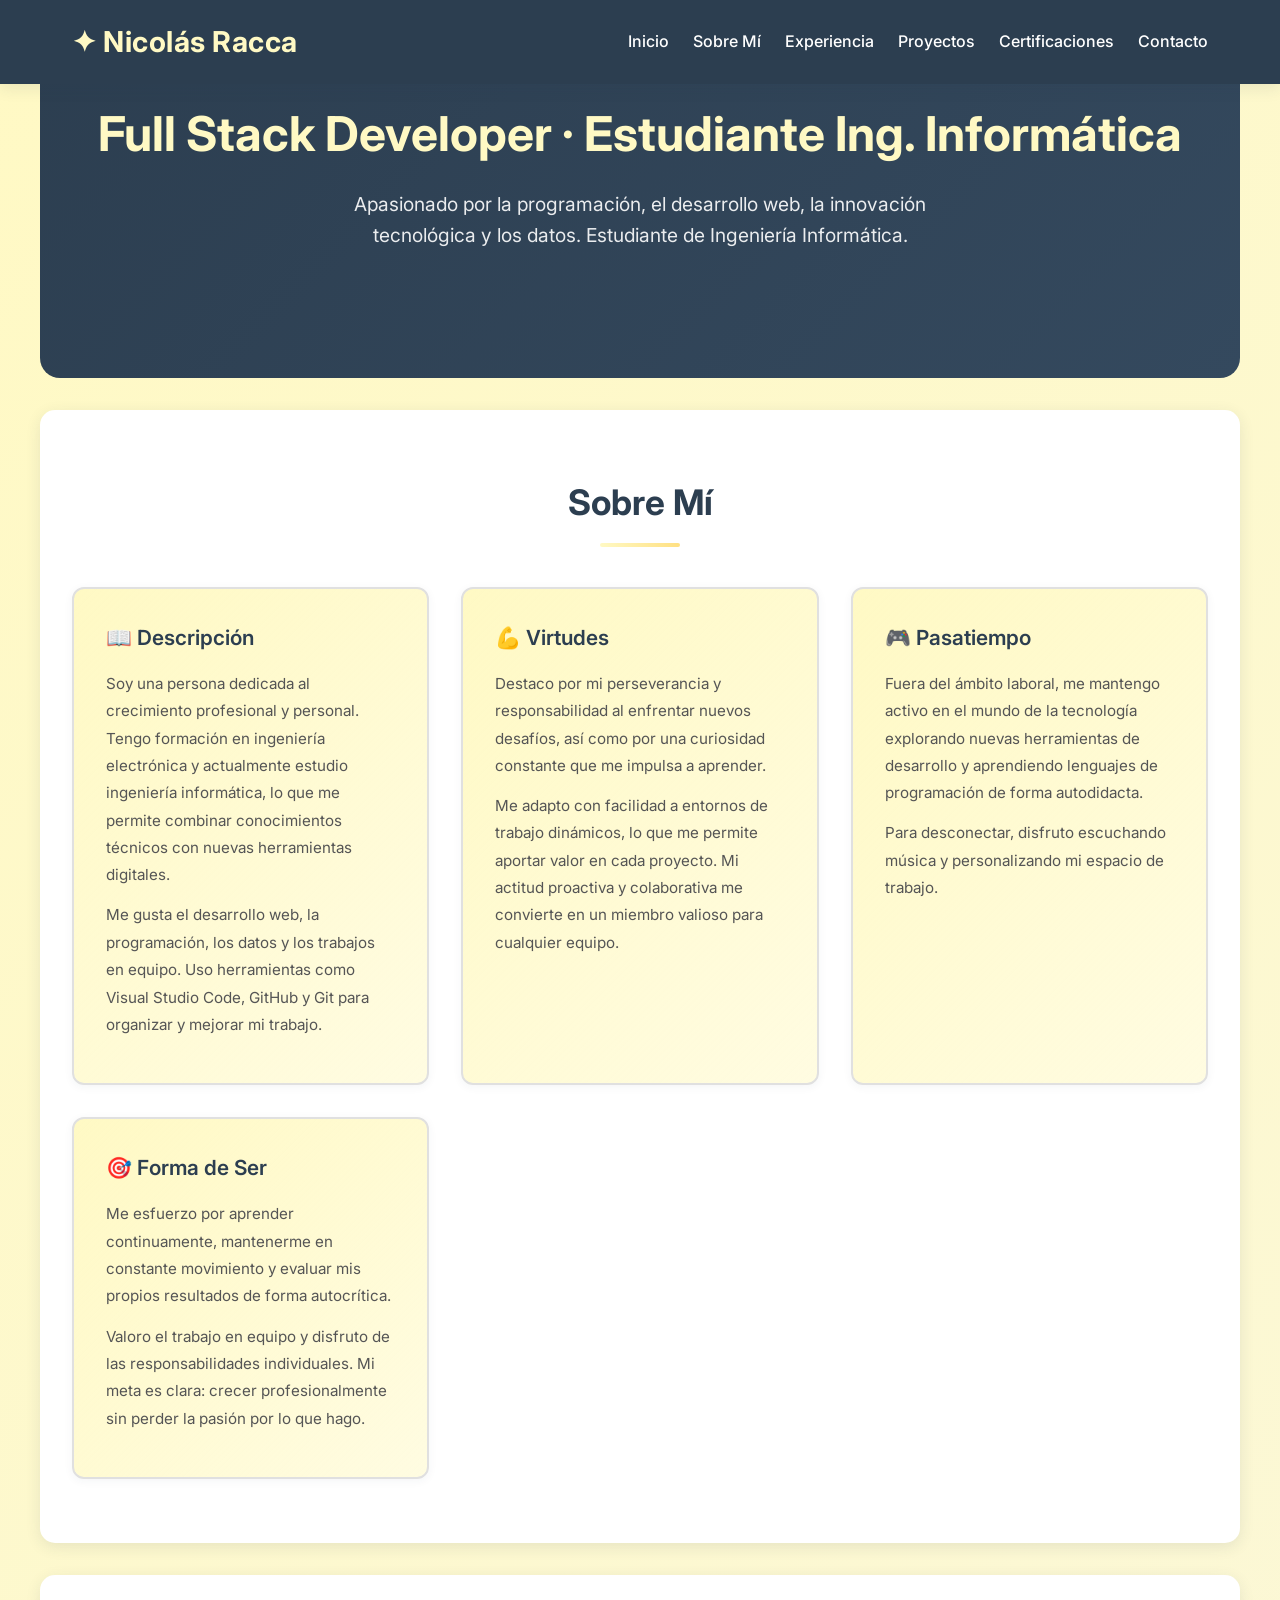
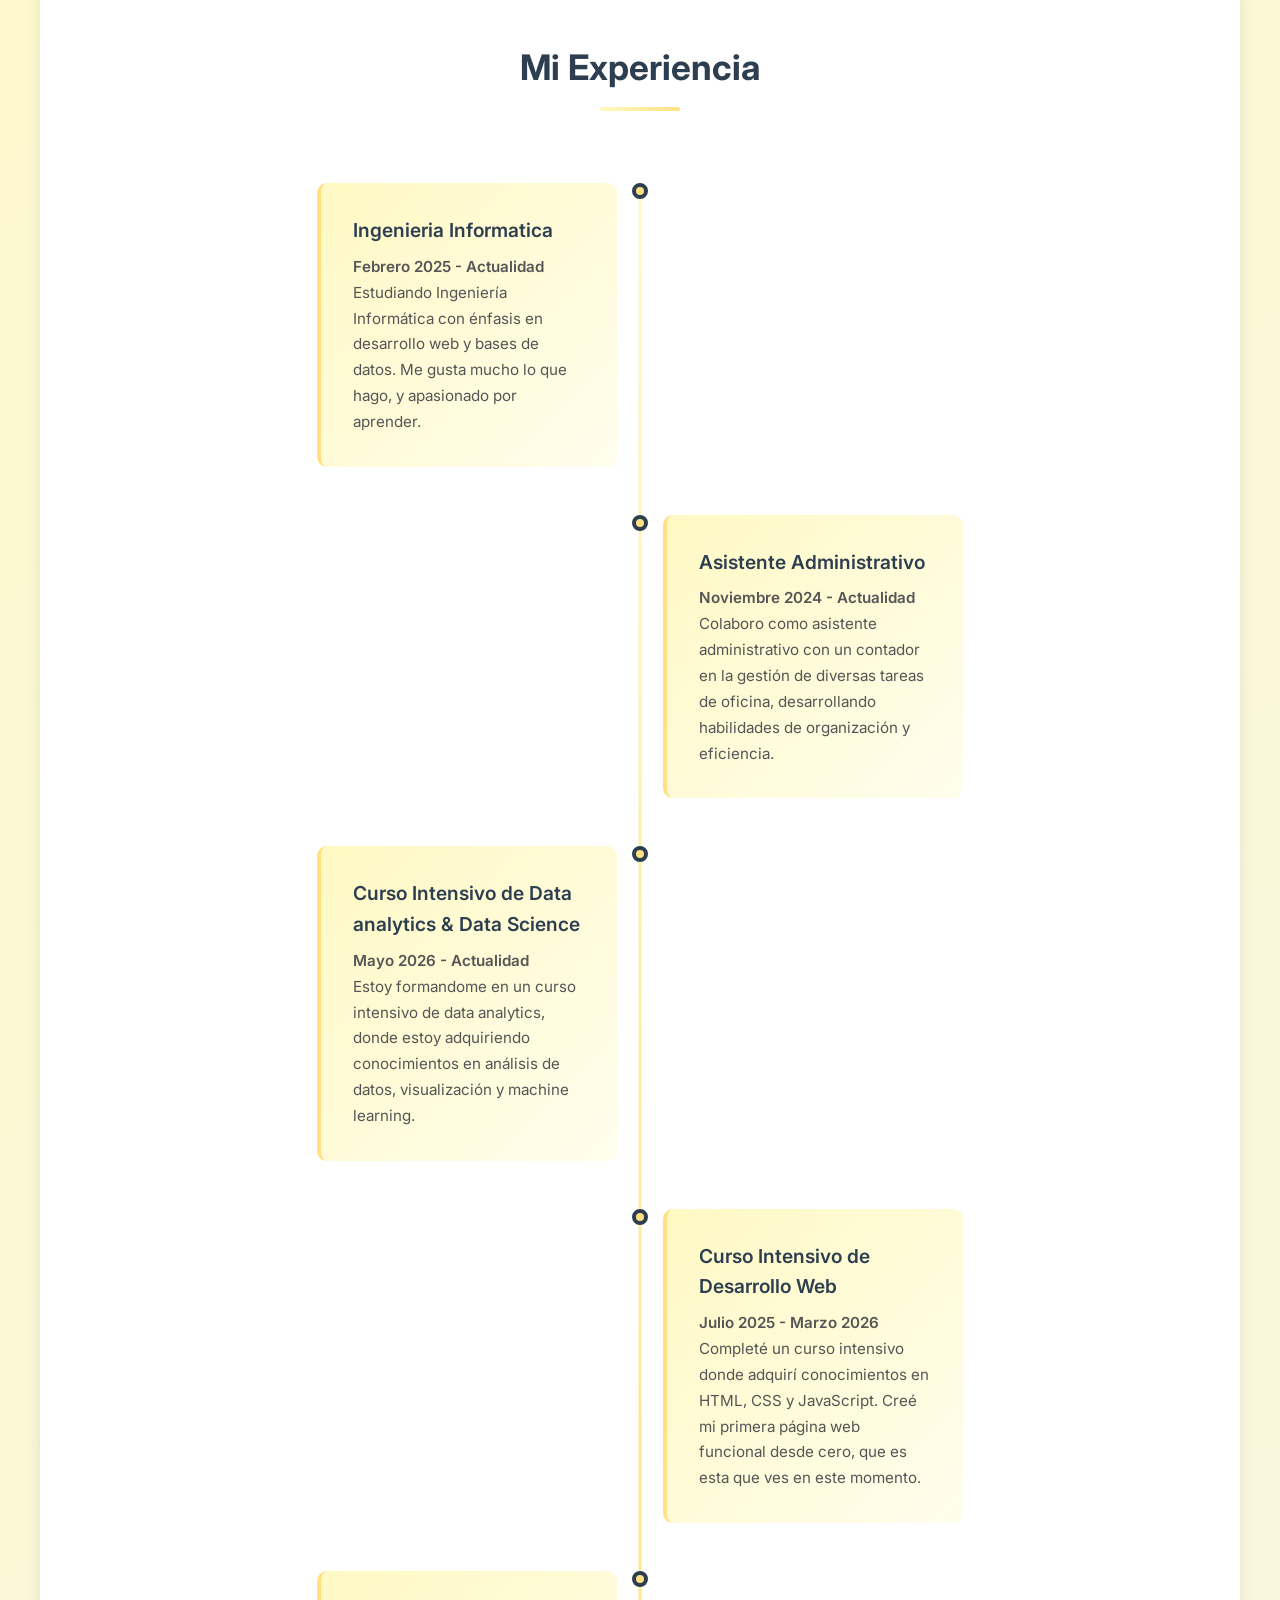
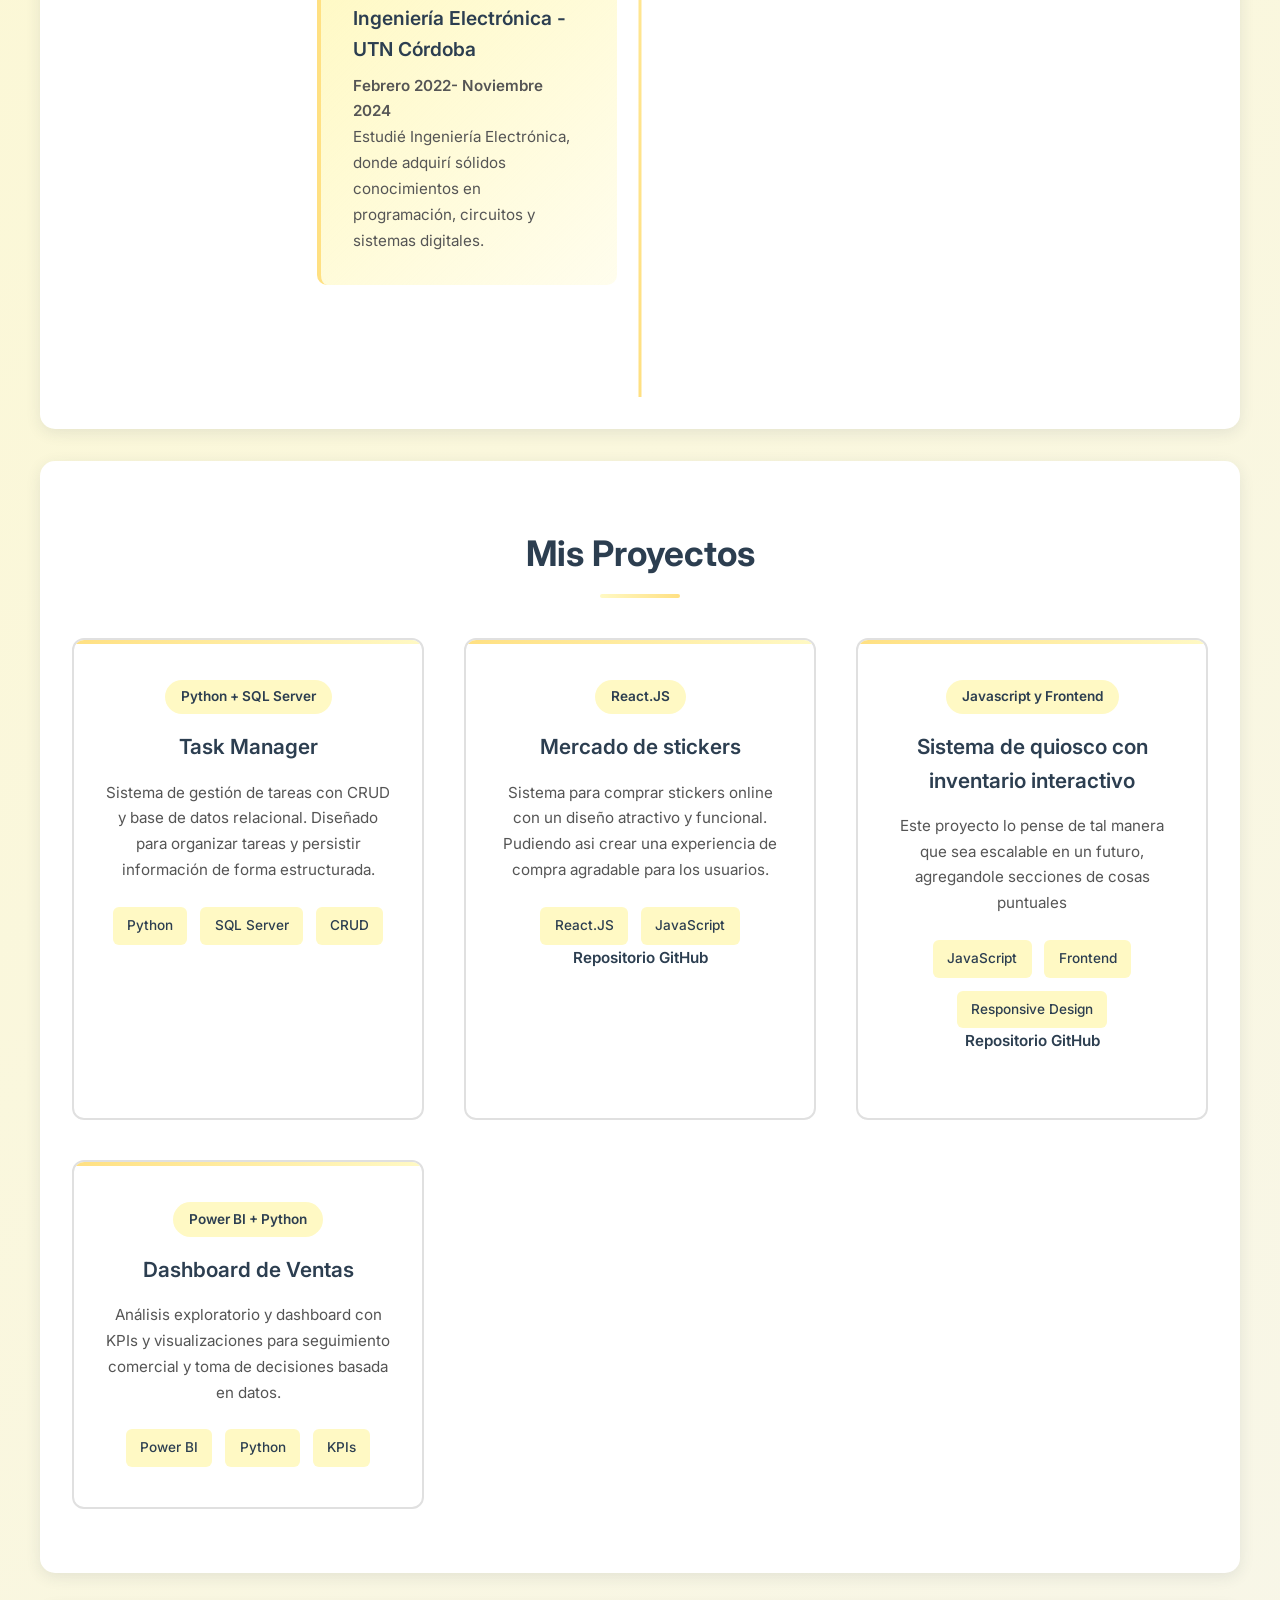
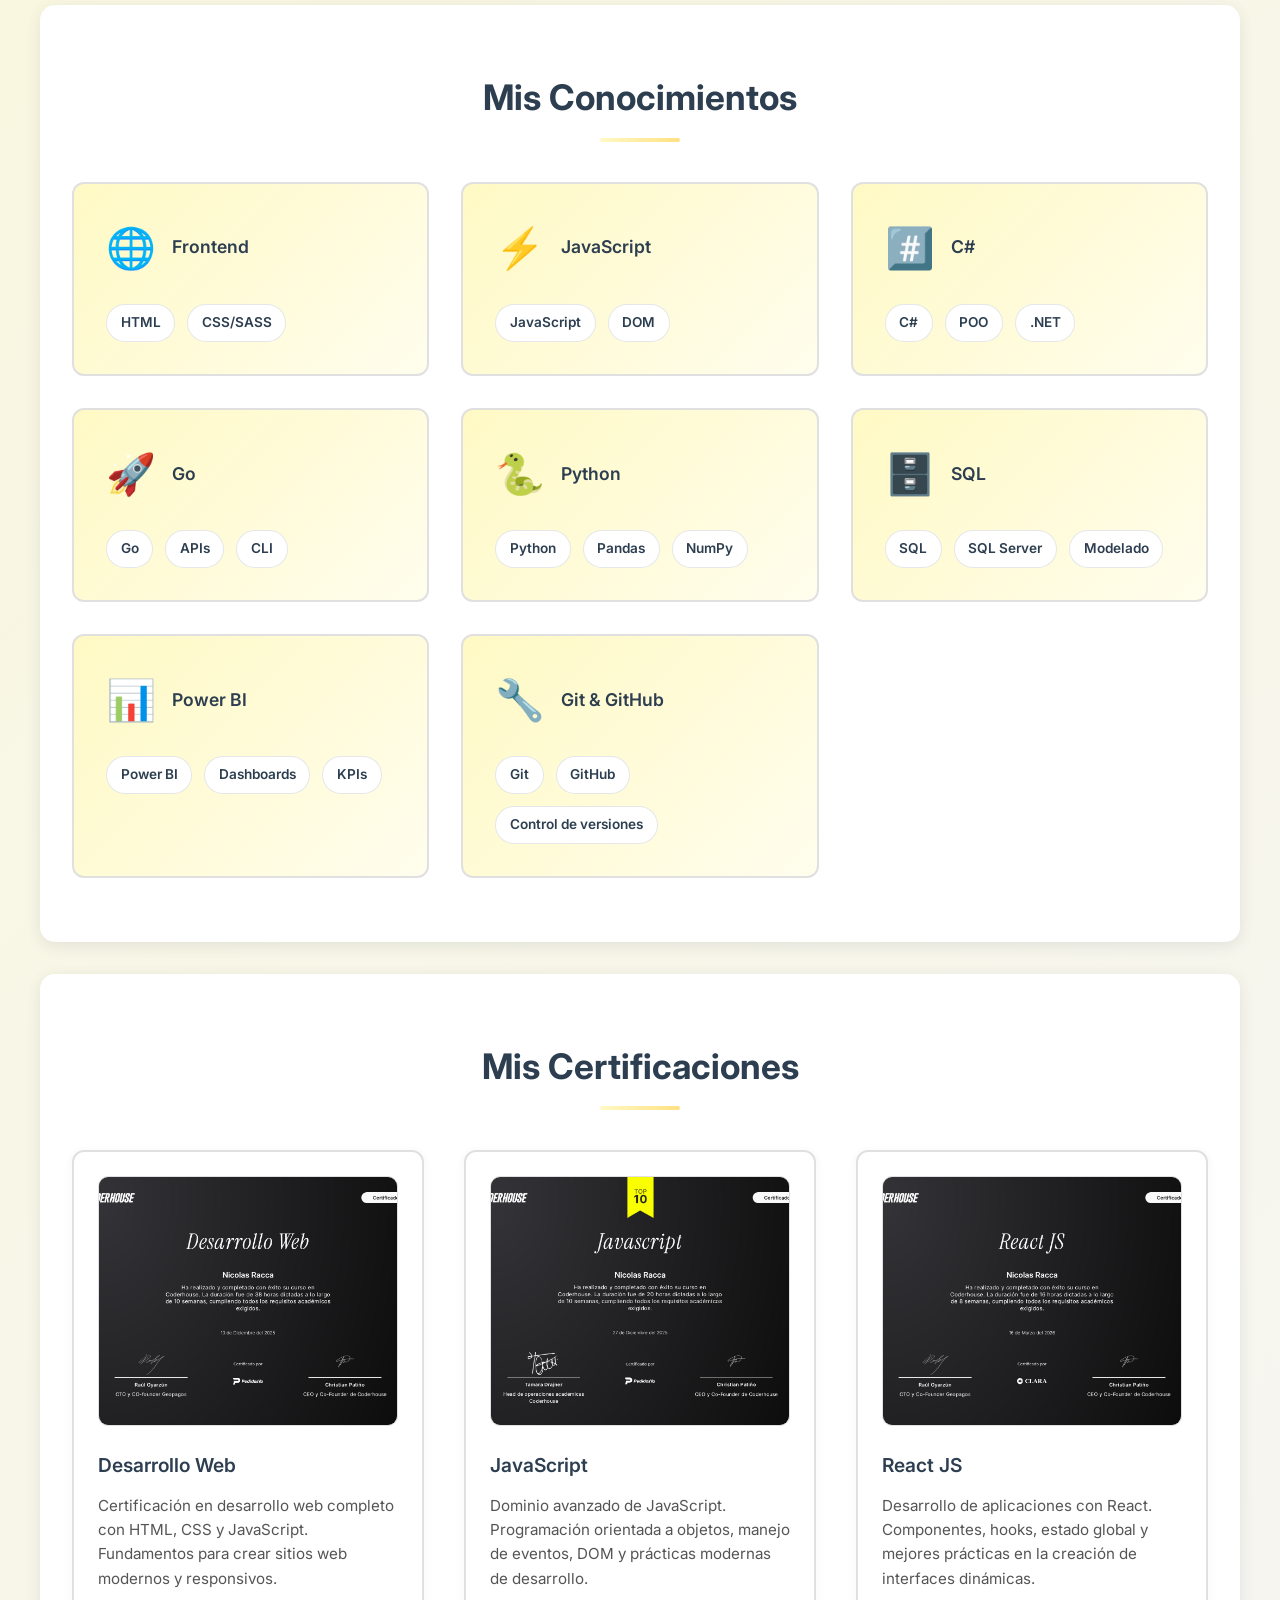
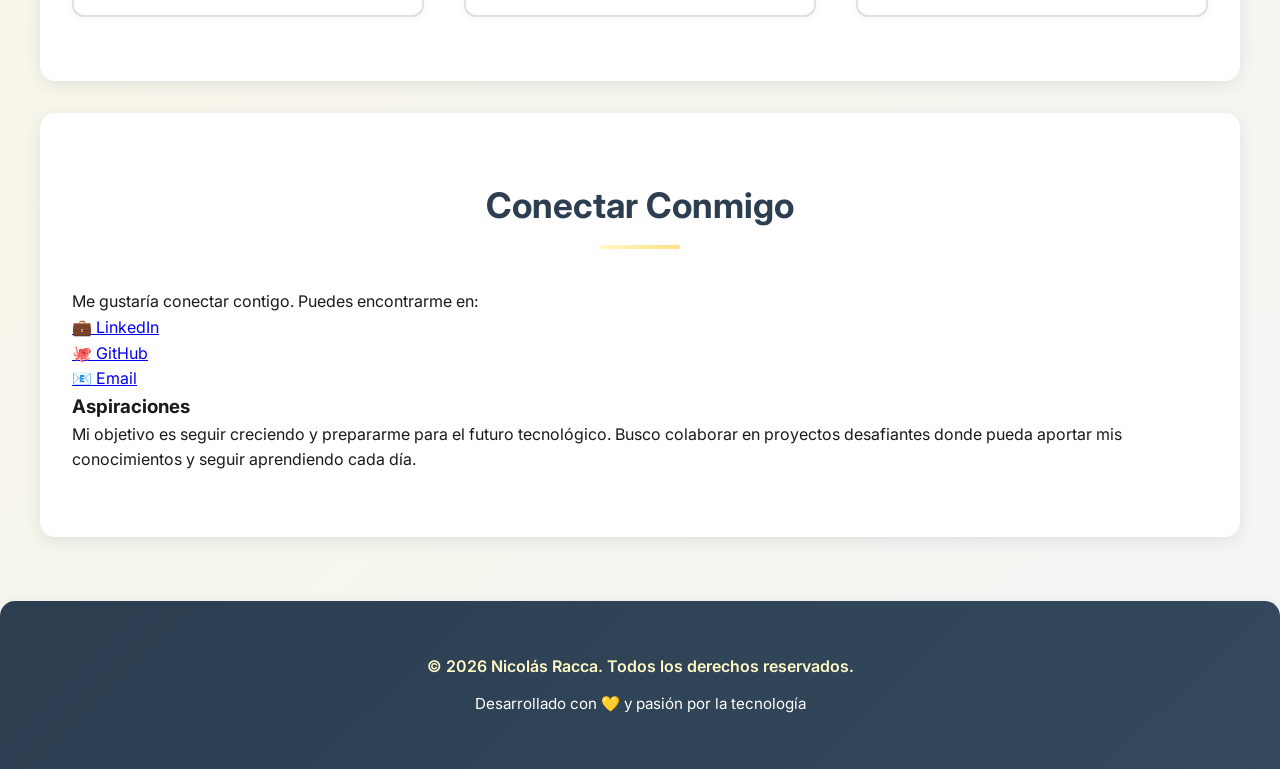
==== commit 50eb6d3d: "Cambios y actualizaciones" ====
--- a/index.html
+++ b/index.html
@@ -59,6 +59,7 @@
       </div>
     </section>
 
+    <!-- SECCIÓN SOBRE MÍ -->
     <section id="sobre-mi" class="section">
       <h2 class="section-title">Sobre Mí</h2>
 
@@ -97,10 +98,20 @@
       </div>
     </section>
 
+    <!-- SECCIÓN EXPERIENCIA -->
     <section id="experiencia" class="section">
       <h2 class="section-title">Mi Experiencia</h2>
 
       <div class="timeline">
+        <div class="timeline-item">
+          <div class="timeline-marker"></div>
+          <div class="timeline-content">
+            <h3>Ingenieria Informatica</h3>
+            <p class="timeline-date">Febrero 2025 - Actualidad</p>
+            <p>Estudiando Ingeniería Informática con énfasis en desarrollo web y bases de datos. Me gusta mucho lo que hago, y apasionado por aprender.</p>
+          </div>
+        </div>
+
         <div class="timeline-item">
           <div class="timeline-marker"></div>
           <div class="timeline-content">
@@ -161,16 +172,30 @@
         </div>
 
         <div class="project-card">
-          <div class="project-tag">Go</div>
-          <h3>API REST en Go</h3>
-          <p>API RESTful con rutas, middlewares y endpoints documentados. Incluye una base clara para escalar servicios
-            y consumirlos desde distintas interfaces.</p>
+          <div class="project-tag">React.JS</div>
+          <h3>Mercado de stickers</h3>
+          <p>Sistema para comprar stickers online con un diseño atractivo y funcional. Pudiendo asi crear una
+            experiencia de compra agradable para los usuarios.</p>
           <div class="project-tech">
-            <span class="tech-badge">Go</span>
-            <span class="tech-badge">Middlewares</span>
-            <span class="tech-badge">Swagger</span>
-          </div>
-          <p><a href="https://github.com/nikittoo" target="_blank" rel="noopener noreferrer">github.com/nikittoo</a></p>
+            <span class="tech-badge">React.JS</span>
+            <span class="tech-badge">JavaScript</span>
+          </div>
+          <p><a href="https://github.com/nikittoo/curso-react.git" target="_blank" rel="noopener noreferrer">Repositorio
+              GitHub</a></p>
+        </div>
+
+        <div class="project-card">
+          <div class="project-tag">Javascript y Frontend</div>
+          <h3>Sistema de quiosco con inventario interactivo</h3>
+          <p>Este proyecto lo pense de tal manera que sea escalable en un futuro, agregandole secciones de cosas
+            puntuales</p>
+          <div class="project-tech">
+            <span class="tech-badge">JavaScript</span>
+            <span class="tech-badge">Frontend</span>
+            <span class="tech-badge">Responsive Design</span>
+          </div>
+          <p><a href="https://github.com/nikittoo/curso-javascript.git" target="_blank"
+              rel="noopener noreferrer">Repositorio GitHub</a></p>
         </div>
 
         <div class="project-card">
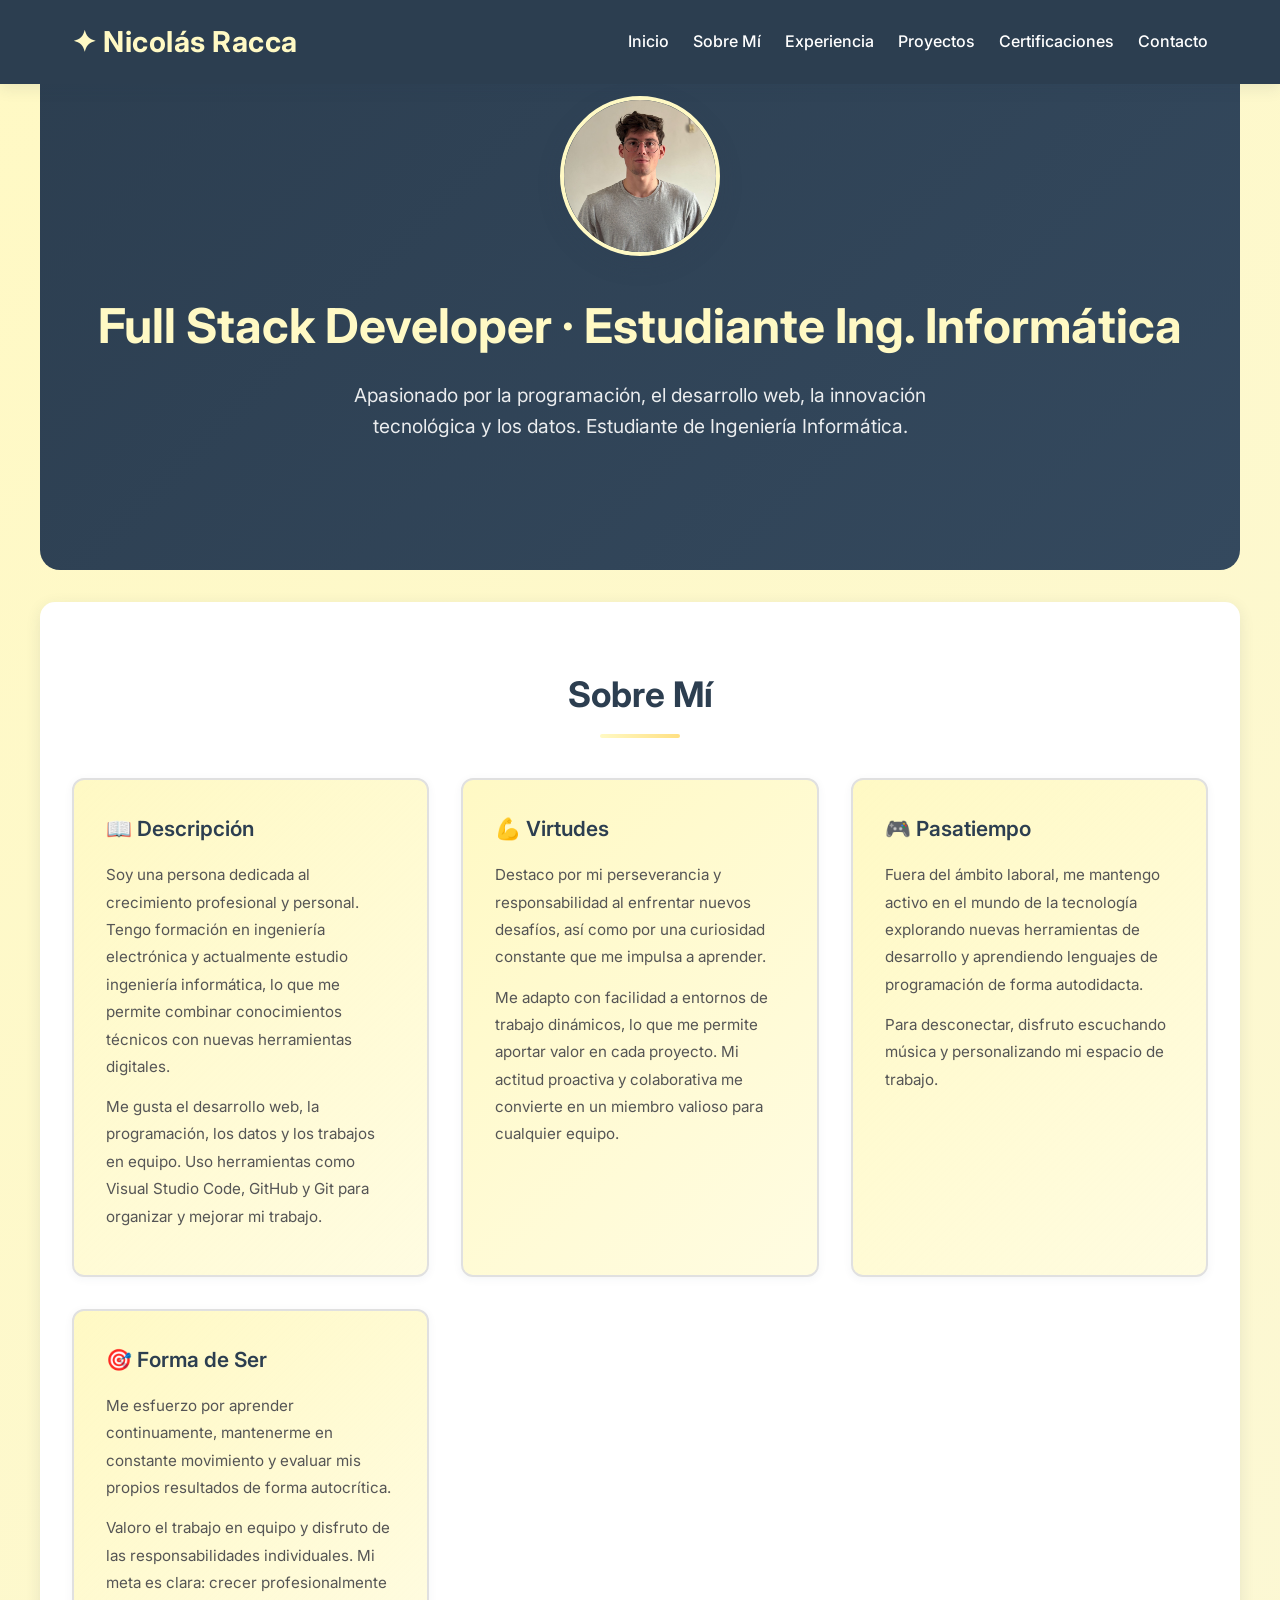
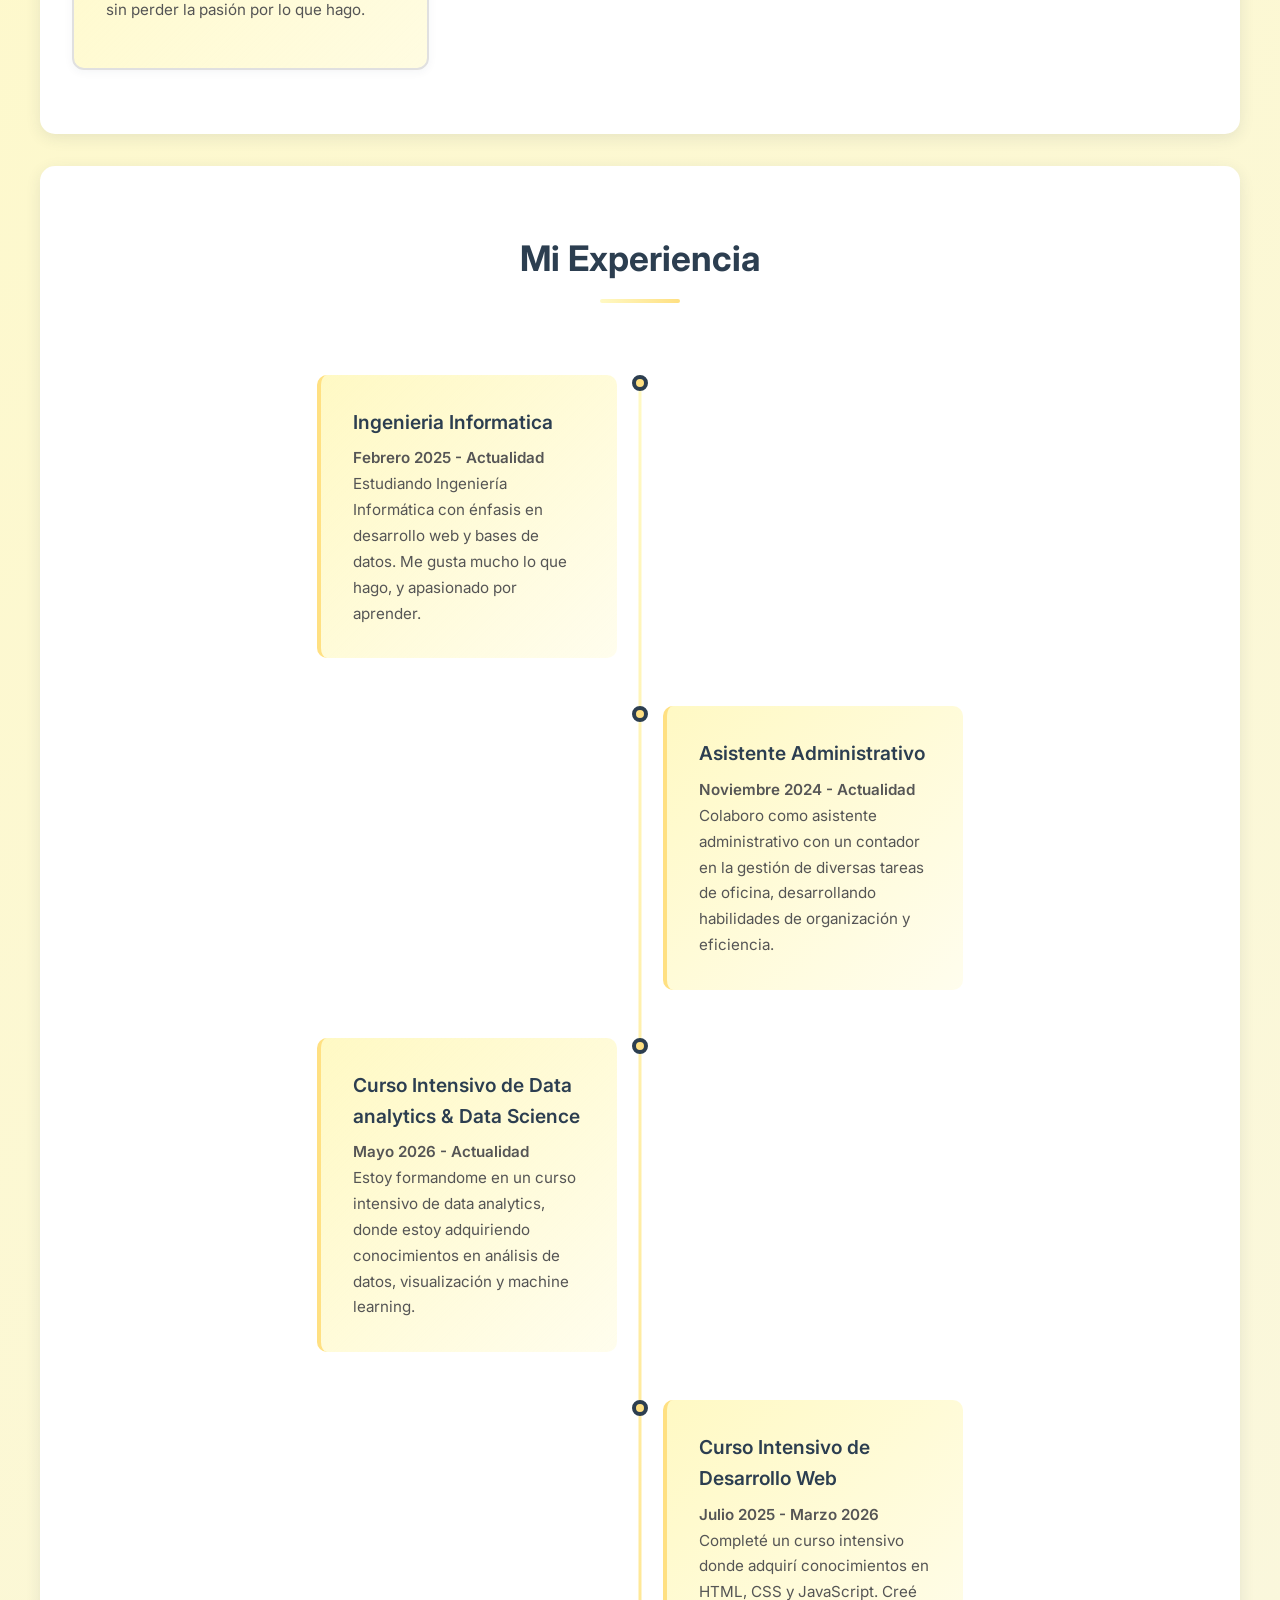
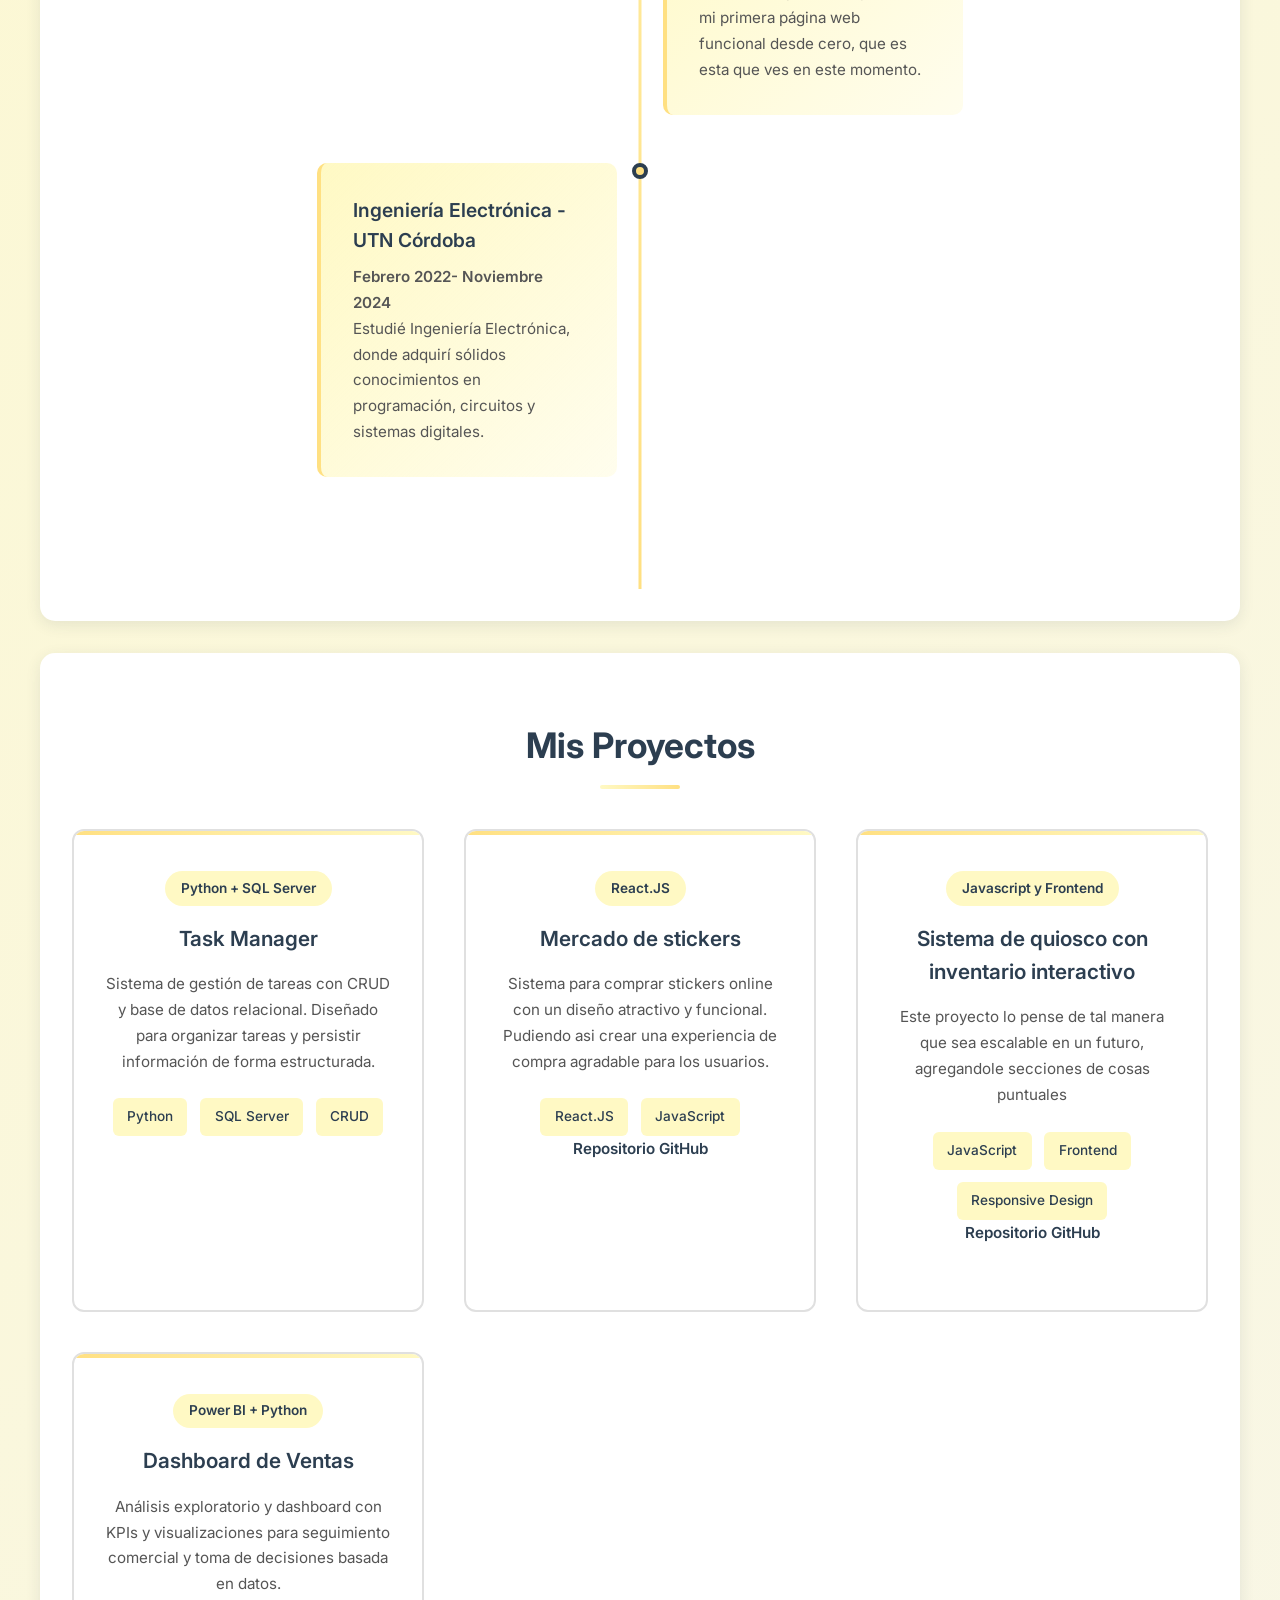
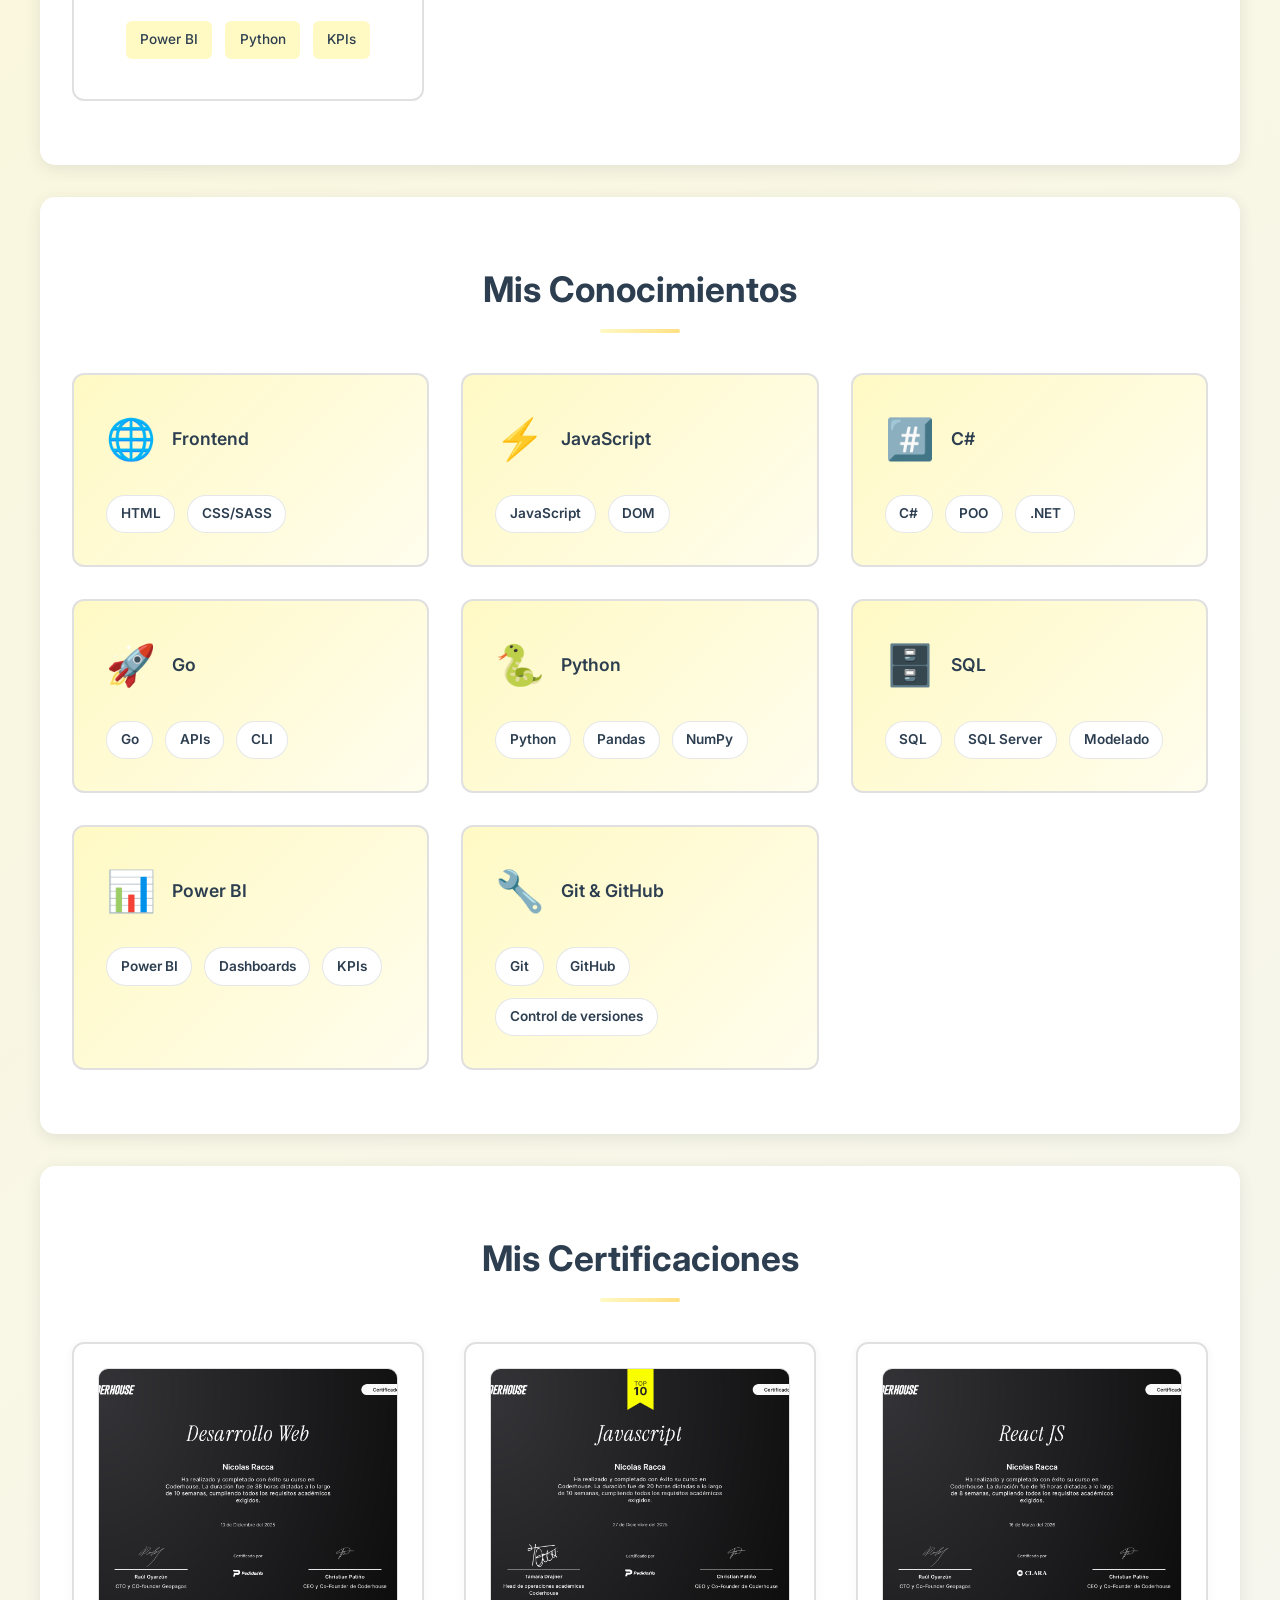
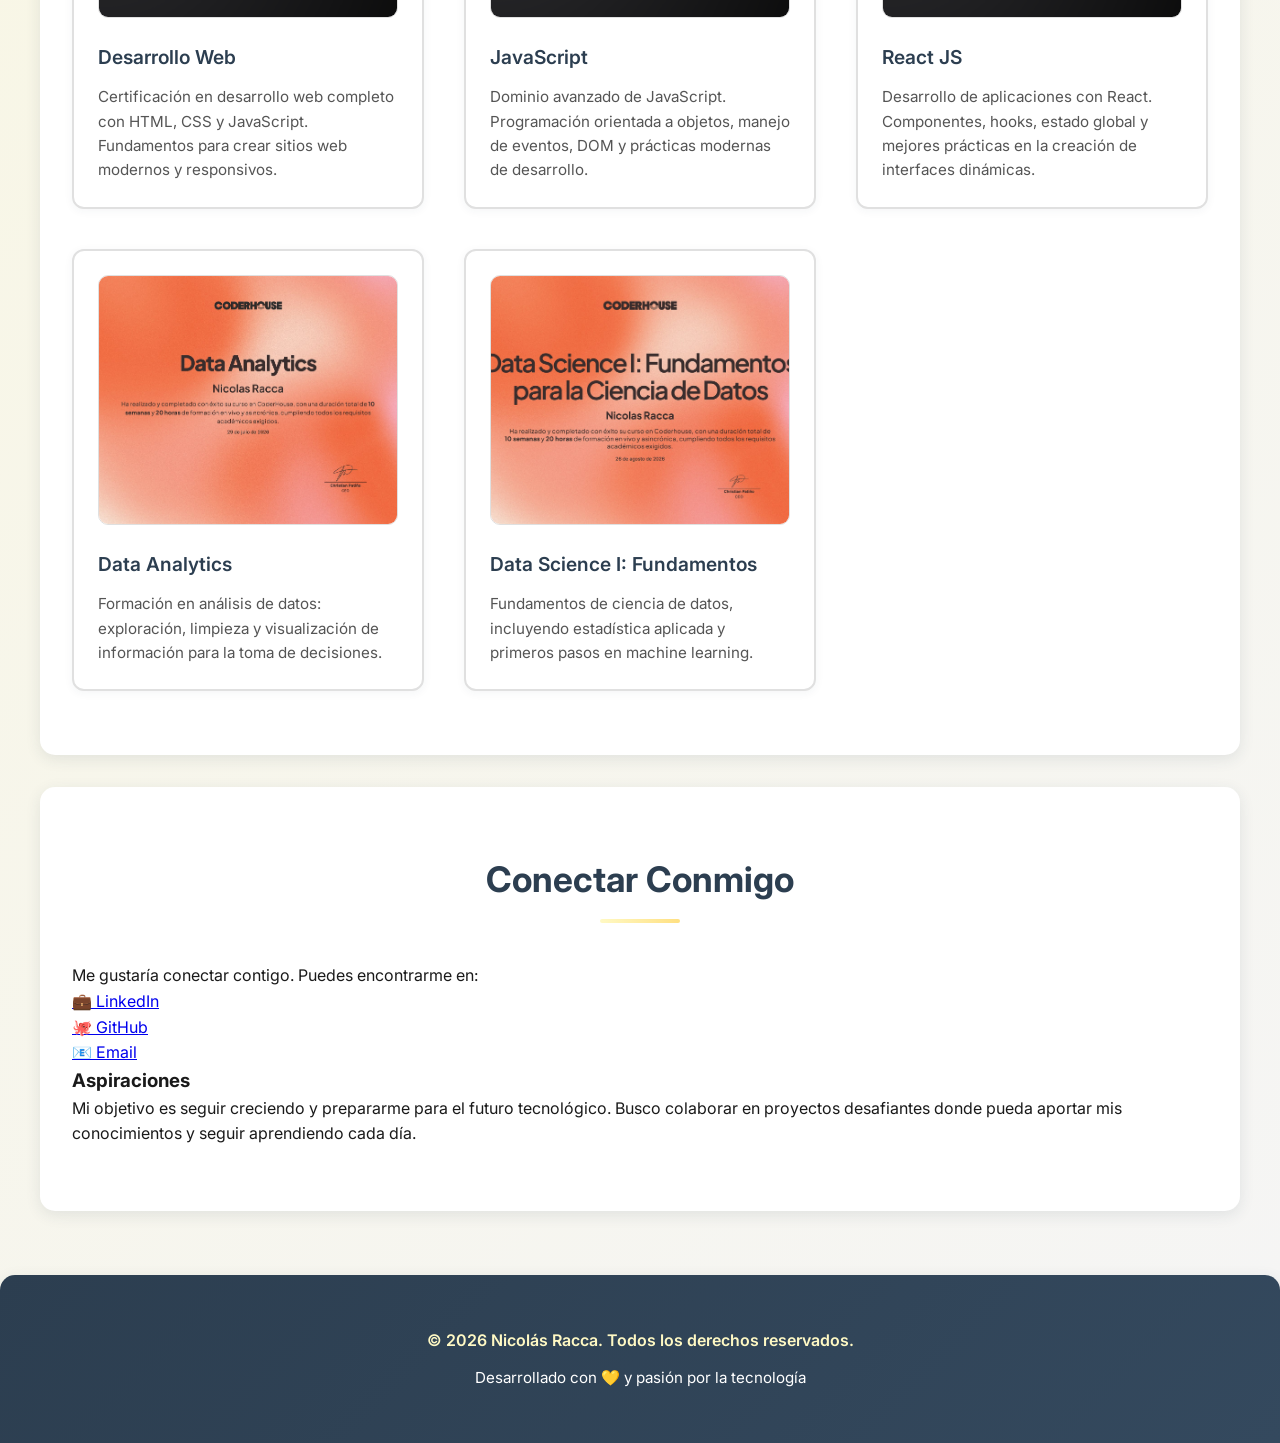
==== commit b112c75c: "feat: agregar foto de perfil y certificaciones de Data Analytics/Data Science Se agrega la foto de p" ====
--- a/index.html
+++ b/index.html
@@ -53,6 +53,7 @@
   <main>
     <section id="inicio" class="hero">
       <div class="hero-content">
+        <img src="ph/FotoPerfil1.jpg" alt="Foto de perfil de Nicolás Racca" class="hero-avatar">
         <h2>Full Stack Developer · Estudiante Ing. Informática</h2>
         <p>Apasionado por la programación, el desarrollo web, la innovación tecnológica y los datos. Estudiante de
           Ingeniería Informática.</p>
@@ -343,6 +344,23 @@
           <h3>React JS</h3>
           <p>Desarrollo de aplicaciones con React. Componentes, hooks, estado global y mejores prácticas en la creación
             de interfaces dinámicas.</p>
+        </div>
+
+        <div class="certification-card">
+          <div class="cert-image-container">
+            <img src="ph/DataAnalytics.jpg" alt="Certificado Data Analytics" class="cert-image">
+          </div>
+          <h3>Data Analytics</h3>
+          <p>Formación en análisis de datos: exploración, limpieza y visualización de información para la toma de
+            decisiones.</p>
+        </div>
+
+        <div class="certification-card">
+          <div class="cert-image-container">
+            <img src="ph/DataScience1.jpg" alt="Certificado Data Science I: Fundamentos para la Ciencia de Datos" class="cert-image">
+          </div>
+          <h3>Data Science I: Fundamentos</h3>
+          <p>Fundamentos de ciencia de datos, incluyendo estadística aplicada y primeros pasos en machine learning.</p>
         </div>
       </div>
     </section>
--- a/css/main.css
+++ b/css/main.css
@@ -132,6 +132,17 @@
   padding: 6rem 2rem;
   text-align: center;
   border-radius: 0 0 20px 20px;
+}
+
+.hero-avatar {
+  width: 160px;
+  height: 160px;
+  border-radius: 50%;
+  object-fit: cover;
+  object-position: top center;
+  border: 4px solid var(--primary-pastel);
+  box-shadow: var(--shadow-hover);
+  margin-bottom: 1.5rem;
 }
 
 .hero-content h2 {
@@ -785,6 +796,11 @@
     font-size: 0.8rem;
   }
 
+  .hero-avatar {
+    width: 110px;
+    height: 110px;
+  }
+
   .hero-content h2 {
     font-size: 1.5rem;
   }
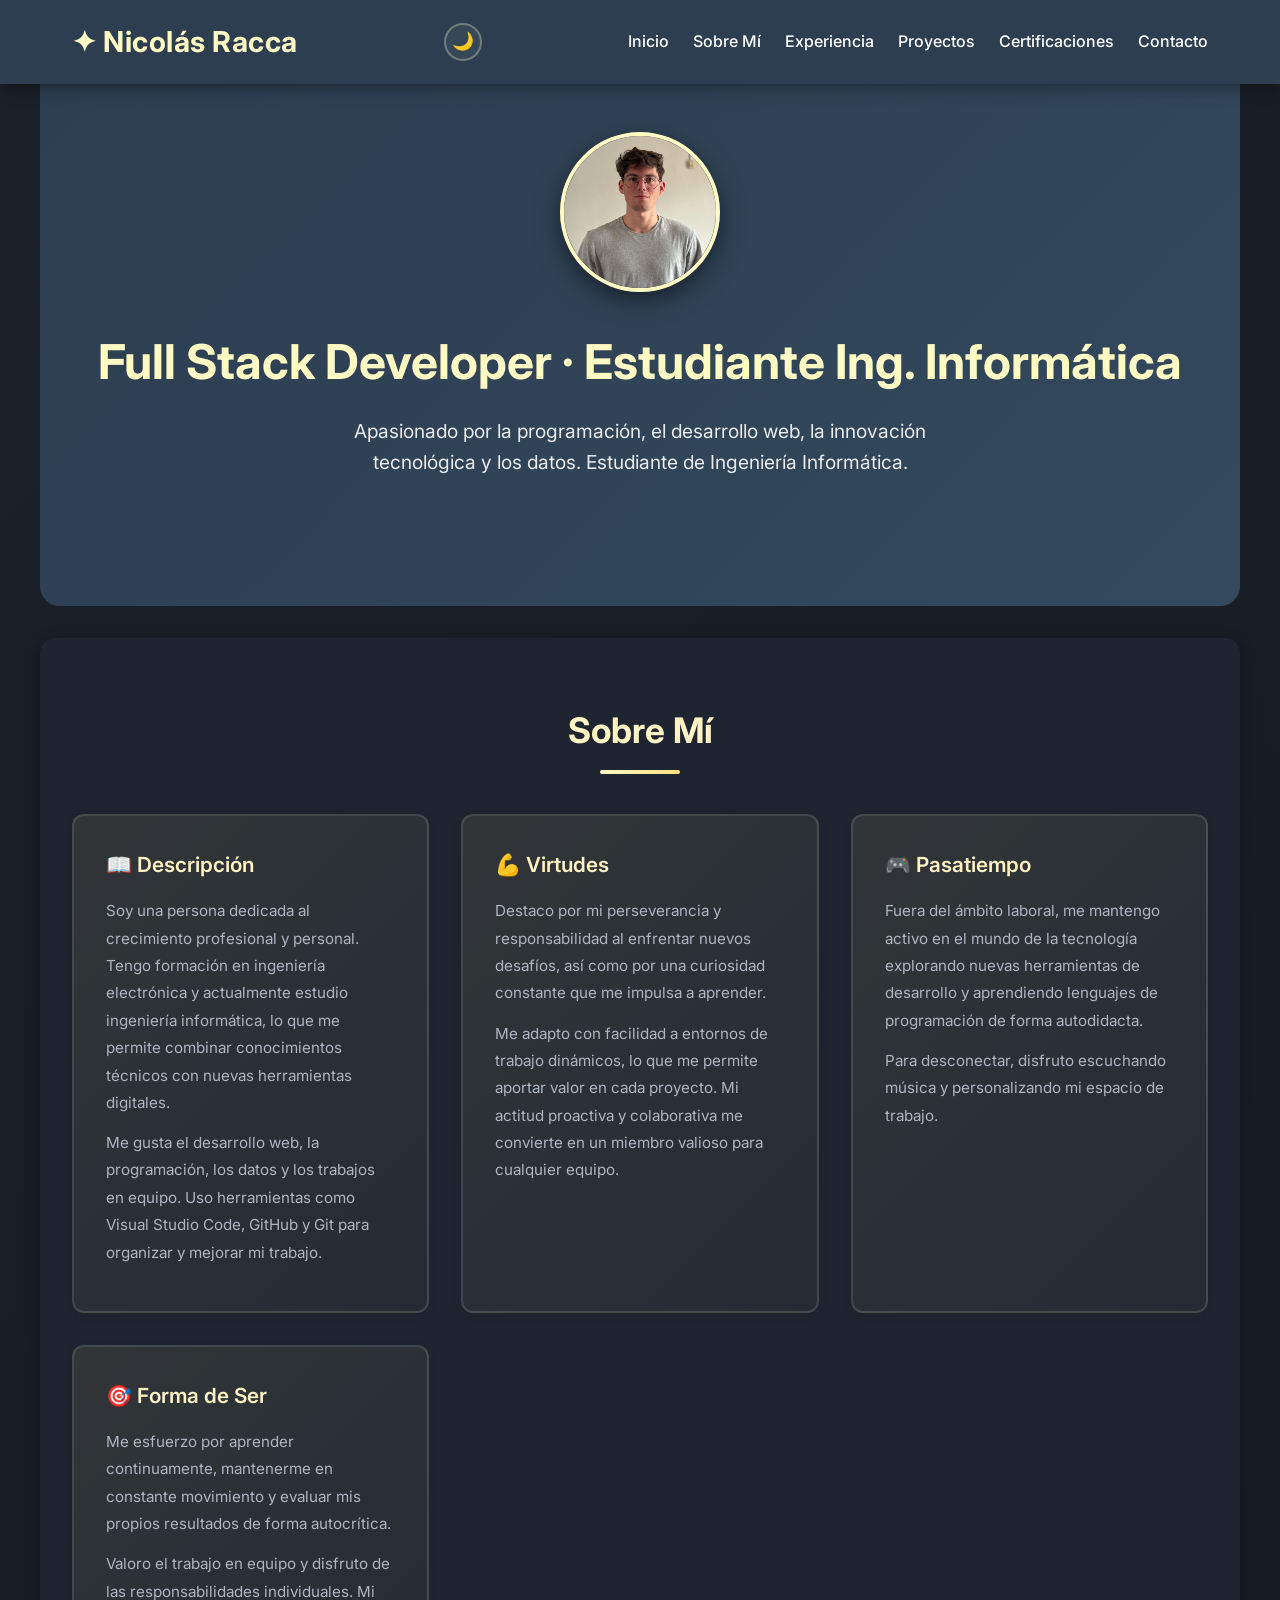
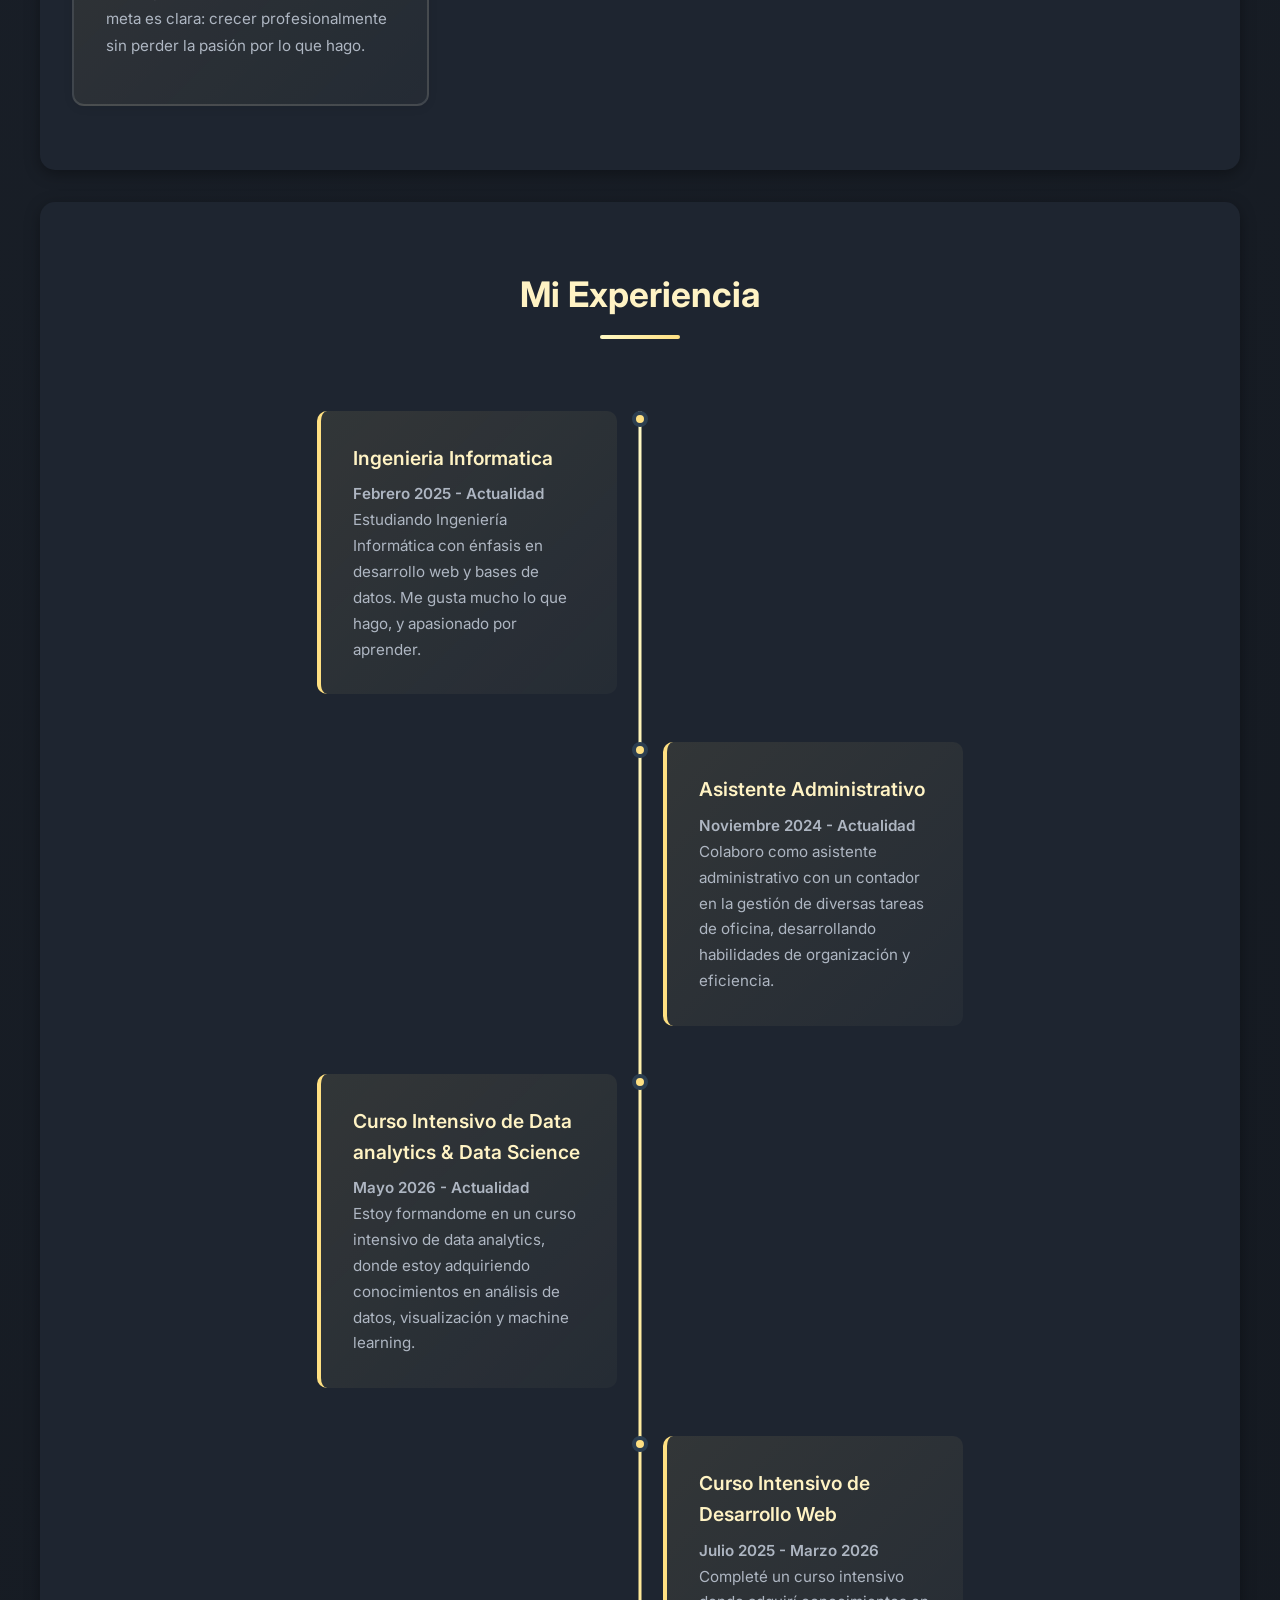
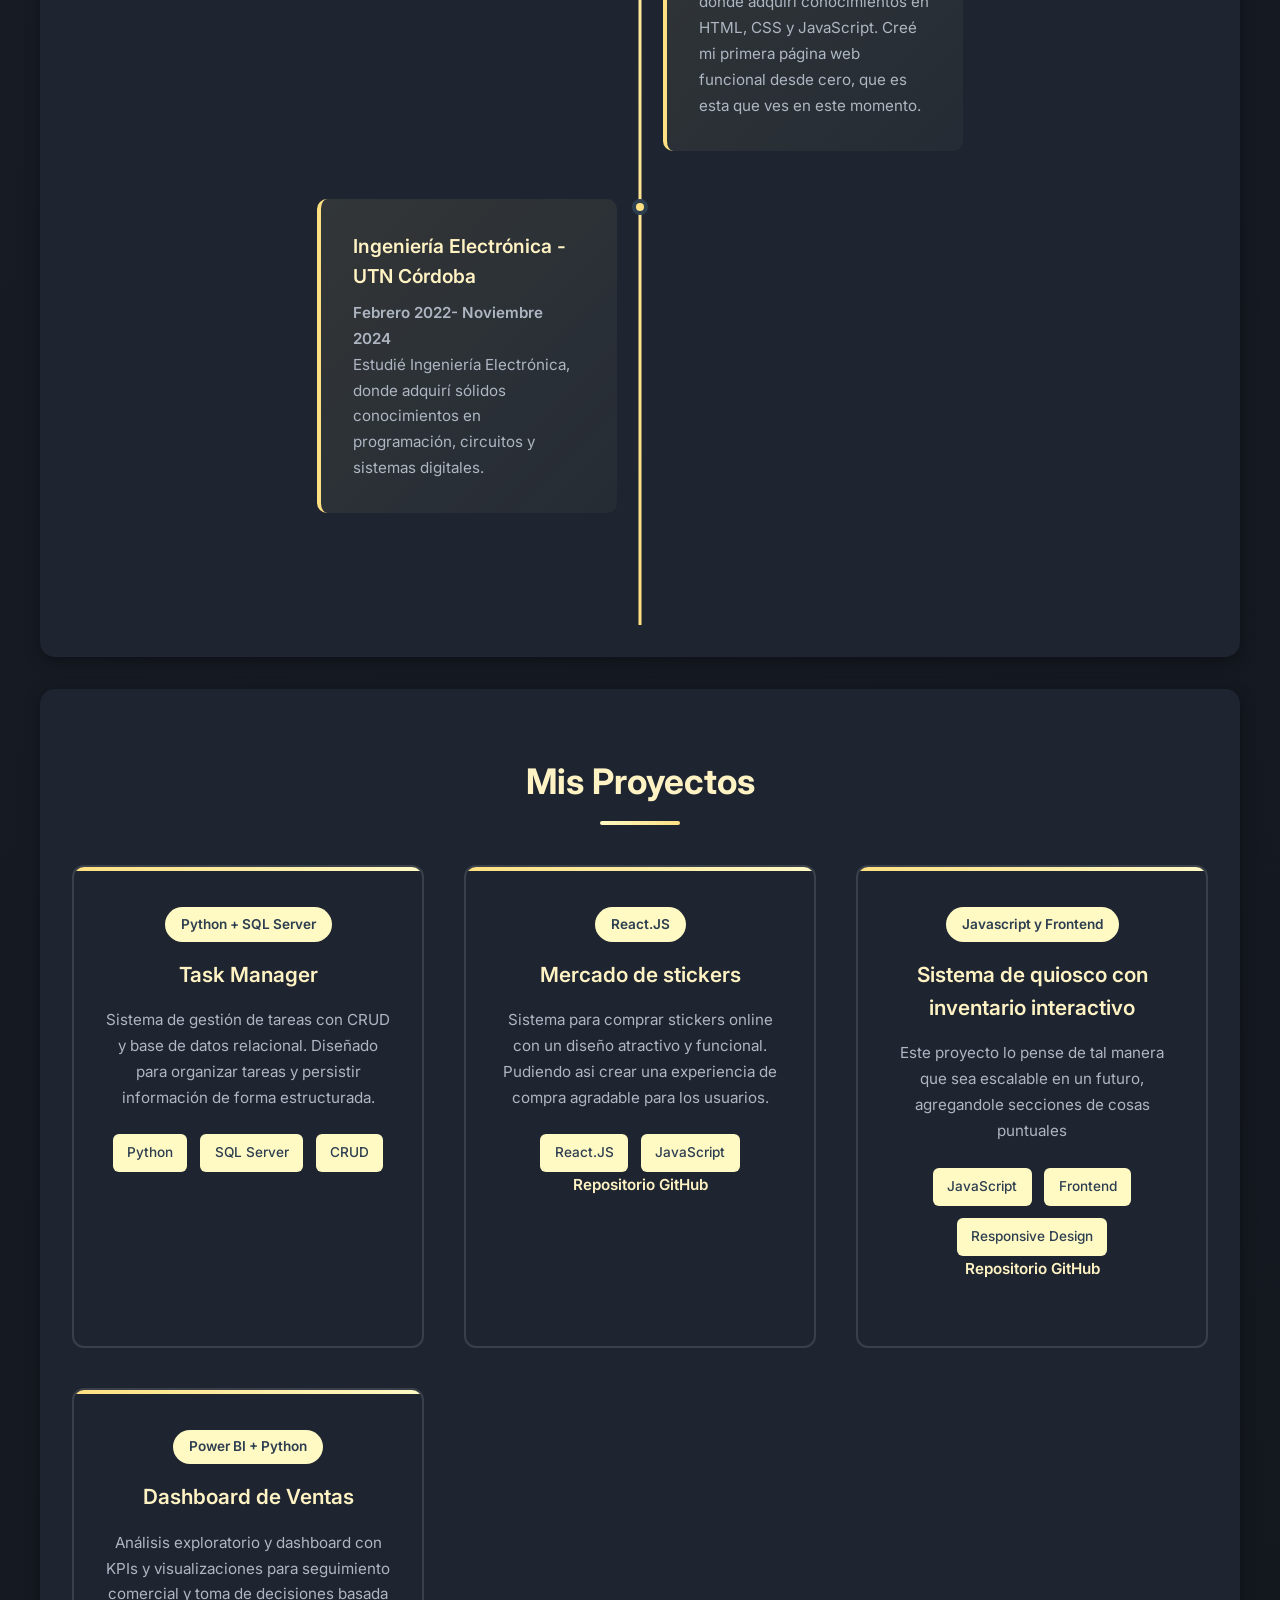
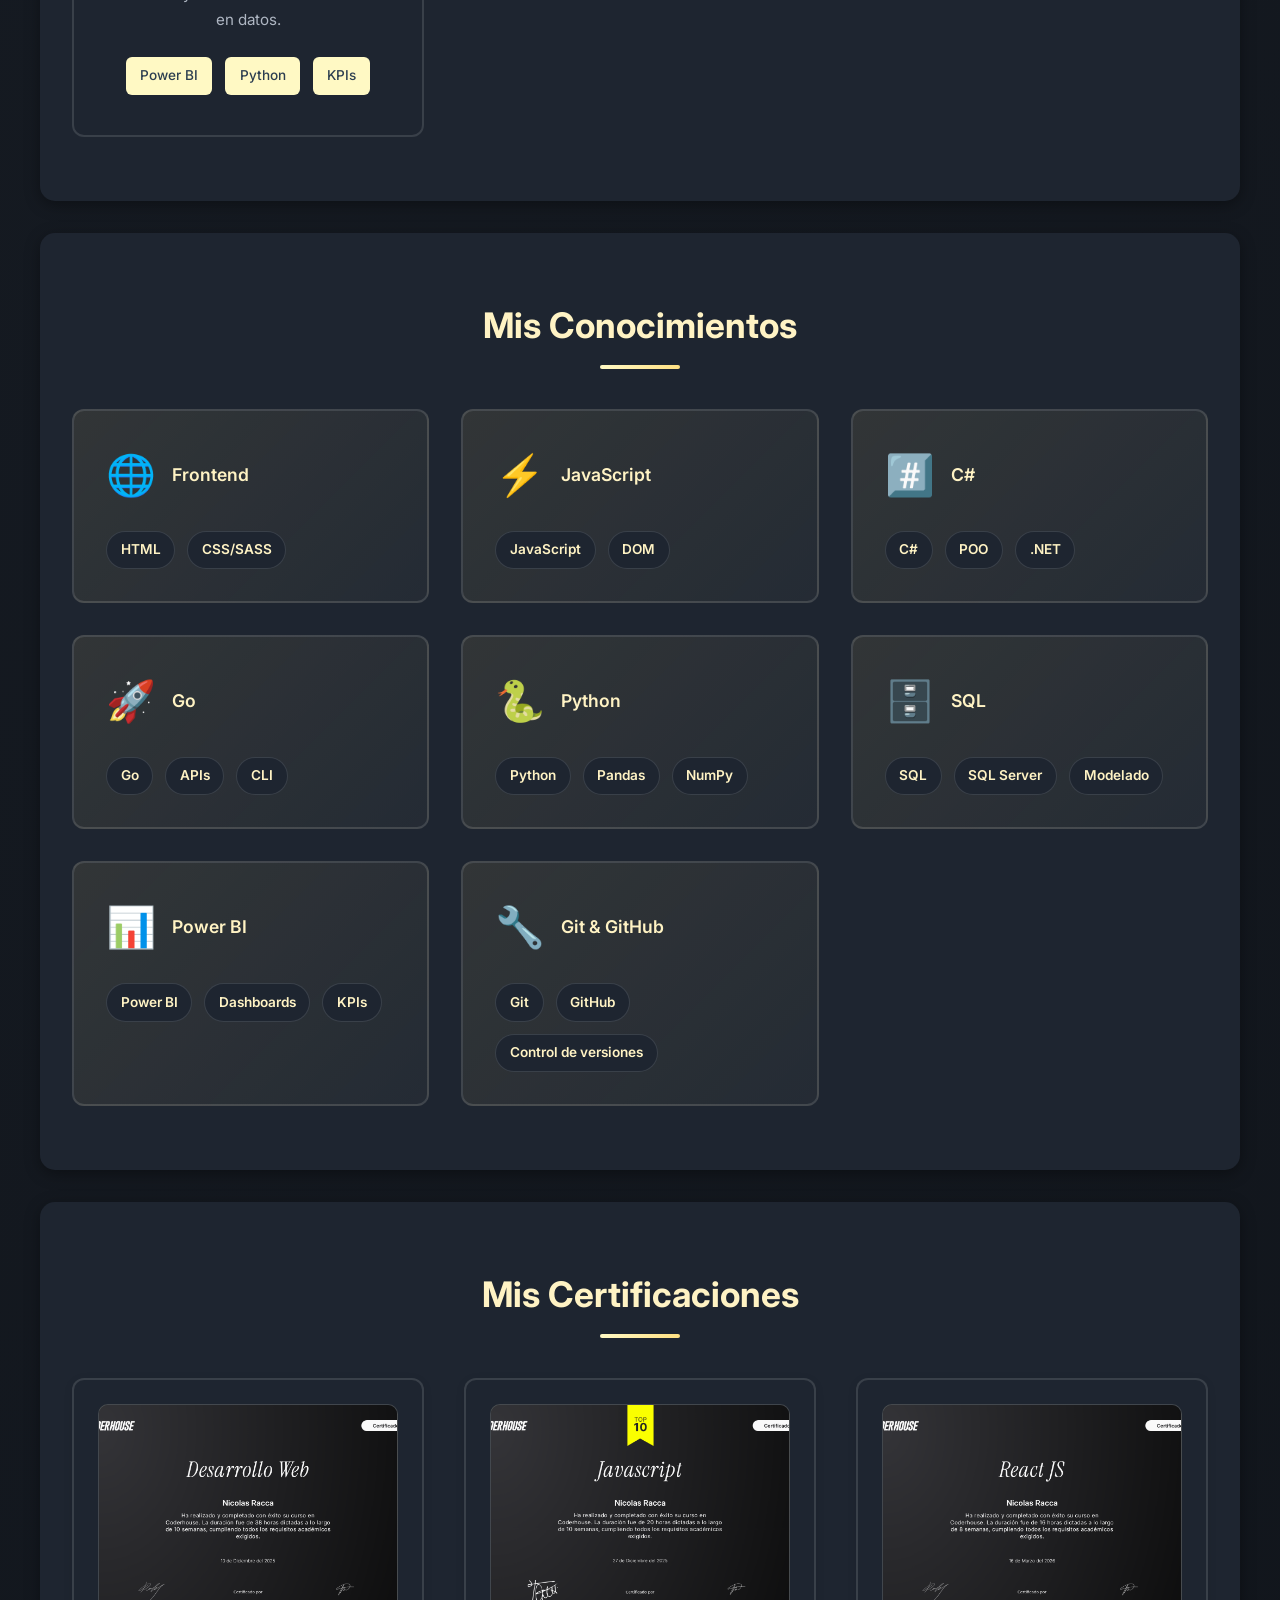
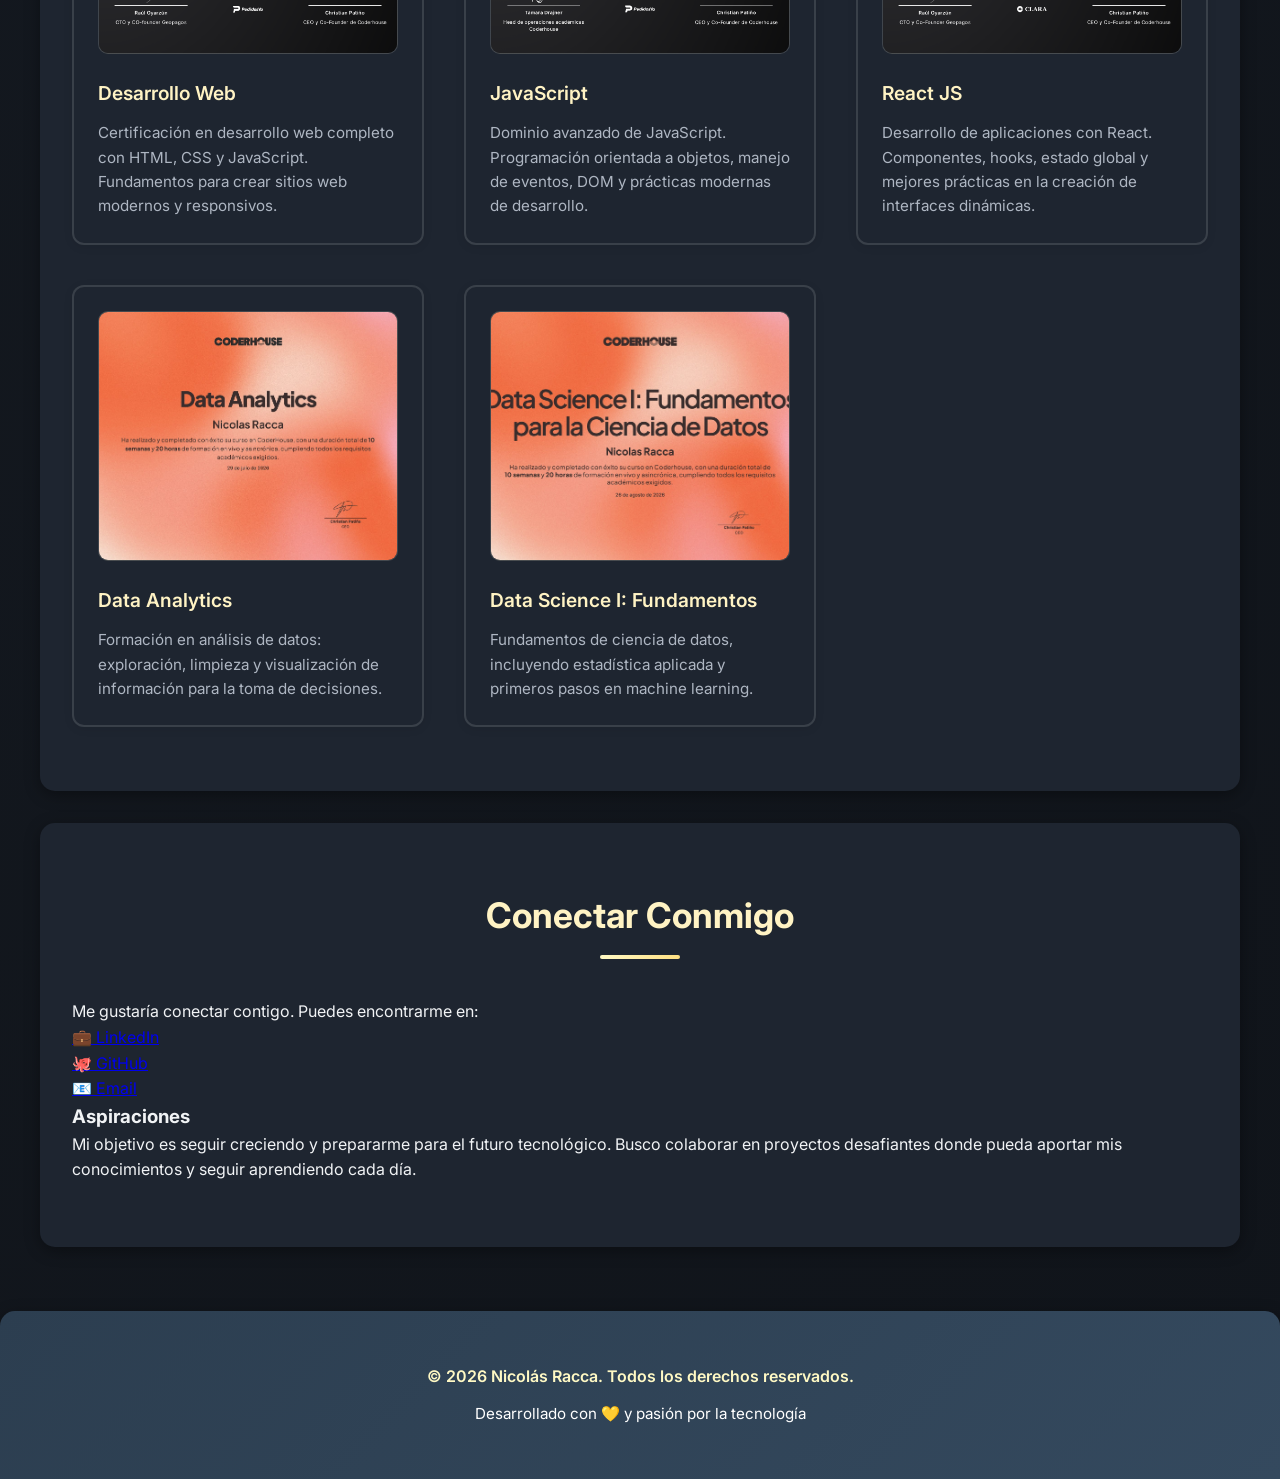
==== commit 7d0003de: "Actualización" ====
--- a/index.html
+++ b/index.html
@@ -4,6 +4,15 @@
 <head>
   <meta charset="utf-8">
   <meta name="viewport" content="width=device-width, initial-scale=1">
+  <script>
+    (function () {
+      try {
+        if (localStorage.getItem('theme') === 'light') {
+          document.documentElement.setAttribute('data-theme', 'light');
+        }
+      } catch (e) { }
+    })();
+  </script>
 
   <title>Full Stack Developer · Estudiante Ing. Informática</title>
   <meta name="description"
@@ -20,6 +29,10 @@
     content="Full Stack Developer y estudiante de Ingeniería Informática. Proyectos en HTML, CSS, JavaScript, Python, SQL y más.">
 
   <meta name="robots" content="index, follow">
+
+  <link rel="icon" type="image/svg+xml" href="ph/favicon.svg">
+  <link rel="icon" type="image/png" sizes="32x32" href="ph/favicon-32.png">
+  <link rel="apple-touch-icon" sizes="180x180" href="ph/apple-touch-icon.png">
 
   <link rel="stylesheet" href="css/main.css">
   <link href="https://fonts.googleapis.com/css2?family=Inter:wght@300;400;500;600;700&display=swap" rel="stylesheet">
@@ -33,11 +46,15 @@
         <h1>✦ Nicolás Racca</h1>
       </div>
 
-      <button class="hamburger" id="hamburger-menu">
-        <span></span>
-        <span></span>
-        <span></span>
-      </button>
+      <div class="navbar-actions">
+        <button class="theme-toggle" id="theme-toggle" aria-label="Cambiar a modo claro" type="button">🌙</button>
+
+        <button class="hamburger" id="hamburger-menu">
+          <span></span>
+          <span></span>
+          <span></span>
+        </button>
+      </div>
 
       <ul class="navbar-links" id="navbar-menu">
         <li><a href="#inicio">Inicio</a></li>
--- a/css/main.css
+++ b/css/main.css
@@ -2,16 +2,38 @@
 
 /* ===== VARIABLES CSS ===== */
 :root {
+  /* Brand colors - constant across themes (header, hero, footer, badges) */
   --primary-pastel: #FFF9C4;
   --primary-dark: #2C3E50;
   --accent-light: #FFE082;
+  --hover-light: #FFF59D;
+  --transition: all 0.3s ease;
+
+  /* Dark theme (default) */
+  --bg-page: linear-gradient(135deg, #1A2029 0%, #10141A 100%);
+  --bg-surface: #1E2530;
+  --bg-surface-soft: linear-gradient(135deg, rgba(255, 224, 130, 0.09) 0%, rgba(255, 249, 196, 0.03) 100%);
+  --bg-surface-soft-hover: linear-gradient(135deg, rgba(255, 224, 130, 0.16) 0%, rgba(255, 249, 196, 0.06) 100%);
+  --heading-color: #FFF3C4;
+  --text-dark: #F1F3F5;
+  --text-light: #AEB6C2;
+  --border-color: rgba(255, 255, 255, 0.12);
+  --shadow: 0 4px 15px rgba(0, 0, 0, 0.35);
+  --shadow-hover: 0 8px 25px rgba(0, 0, 0, 0.5);
+}
+
+/* Light theme */
+:root[data-theme="light"] {
+  --bg-page: linear-gradient(135deg, #FFF9C4 0%, #F5F5F5 100%);
+  --bg-surface: #FFFFFF;
+  --bg-surface-soft: linear-gradient(135deg, var(--primary-pastel) 0%, rgba(255, 249, 196, 0.5) 100%);
+  --bg-surface-soft-hover: linear-gradient(135deg, var(--hover-light) 0%, var(--primary-pastel) 100%);
+  --heading-color: var(--primary-dark);
   --text-dark: #1A1A1A;
   --text-light: #555555;
   --border-color: #E0E0E0;
-  --hover-light: #FFF59D;
   --shadow: 0 4px 15px rgba(44, 62, 80, 0.1);
   --shadow-hover: 0 8px 25px rgba(44, 62, 80, 0.15);
-  --transition: all 0.3s ease;
 }
 
 /* ===== RESET ===== */
@@ -27,9 +49,11 @@
 
 body {
   font-family: "Inter", -apple-system, BlinkMacSystemFont, "Segoe UI", sans-serif;
-  background: linear-gradient(135deg, #FFF9C4 0%, #F5F5F5 100%);
+  background: var(--bg-page);
   color: var(--text-dark);
   line-height: 1.6;
+  padding-top: var(--header-height, 90px);
+  transition: background 0.3s ease, color 0.3s ease;
 }
 
 /* ===== HEADER / NAVBAR ===== */
@@ -67,6 +91,34 @@
   letter-spacing: 0.5px;
 }
 
+/* ===== NAVBAR ACTIONS (theme toggle + hamburger) ===== */
+.navbar-actions {
+  display: flex;
+  align-items: center;
+  gap: 1rem;
+}
+
+.theme-toggle {
+  display: flex;
+  align-items: center;
+  justify-content: center;
+  width: 38px;
+  height: 38px;
+  border-radius: 50%;
+  border: 2px solid rgba(255, 249, 196, 0.3);
+  background: rgba(255, 255, 255, 0.05);
+  font-size: 1.1rem;
+  line-height: 1;
+  cursor: pointer;
+  transition: var(--transition);
+}
+
+.theme-toggle:hover {
+  border-color: var(--accent-light);
+  background: rgba(255, 224, 130, 0.15);
+  transform: scale(1.08);
+}
+
 /* ===== HAMBURGER MENU ===== */
 .hamburger {
   display: none;
@@ -129,7 +181,7 @@
 .hero {
   background: linear-gradient(135deg, var(--primary-dark), #34495E);
   color: white;
-  padding: 6rem 2rem;
+  padding: 3rem 2rem 6rem;
   text-align: center;
   border-radius: 0 0 20px 20px;
 }
@@ -171,15 +223,16 @@
 /* ===== SECTIONS ===== */
 .section {
   padding: 4rem 2rem;
-  background: white;
+  background: var(--bg-surface);
   margin: 2rem 0;
   border-radius: 15px;
   box-shadow: var(--shadow);
+  transition: background 0.3s ease;
 }
 
 .section-title {
   font-size: 2.2rem;
-  color: var(--primary-dark);
+  color: var(--heading-color);
   margin-bottom: 2.5rem;
   text-align: center;
   font-weight: 700;
@@ -208,25 +261,25 @@
 }
 
 .card {
-  background: linear-gradient(135deg, var(--primary-pastel) 0%, rgba(255, 249, 196, 0.5) 100%);
+  background: var(--bg-surface-soft);
   padding: 2rem;
   border-radius: 12px;
   border: 2px solid var(--border-color);
   transition: var(--transition);
   cursor: pointer;
-  box-shadow: 0 2px 10px rgba(44, 62, 80, 0.05);
+  box-shadow: 0 2px 10px rgba(0, 0, 0, 0.08);
 }
 
 .card:hover {
   transform: translateY(-8px);
   box-shadow: var(--shadow-hover);
   border-color: var(--accent-light);
-  background: linear-gradient(135deg, var(--hover-light) 0%, var(--primary-pastel) 100%);
+  background: var(--bg-surface-soft-hover);
 }
 
 .card h3 {
   font-size: 1.3rem;
-  color: var(--primary-dark);
+  color: var(--heading-color);
   margin-bottom: 1rem;
   font-weight: 600;
 }
@@ -293,7 +346,7 @@
 }
 
 .timeline-content {
-  background: linear-gradient(135deg, var(--primary-pastel) 0%, rgba(255, 249, 196, 0.3) 100%);
+  background: var(--bg-surface-soft);
   padding: 2rem;
   border-radius: 10px;
   width: 55%;
@@ -307,7 +360,7 @@
 }
 
 .timeline-content h3 {
-  color: var(--primary-dark);
+  color: var(--heading-color);
   font-size: 1.2rem;
   font-weight: 600;
   margin-bottom: 0.5rem;
@@ -342,7 +395,7 @@
 }
 
 .project-card {
-  background: white;
+  background: var(--bg-surface);
   border: 2px solid var(--border-color);
   border-radius: 12px;
   padding: 2.5rem 2rem;
@@ -393,7 +446,7 @@
 }
 
 .project-card h3 {
-  color: var(--primary-dark);
+  color: var(--heading-color);
   font-size: 1.3rem;
   margin-bottom: 1rem;
   font-weight: 600;
@@ -407,7 +460,7 @@
 }
 
 .project-card a {
-  color: var(--primary-dark);
+  color: var(--heading-color);
   text-decoration: none;
   font-weight: 600;
 }
@@ -447,7 +500,7 @@
 }
 
 .skill-item {
-  background: linear-gradient(135deg, var(--primary-pastel) 0%, rgba(255, 249, 196, 0.3) 100%);
+  background: var(--bg-surface-soft);
   padding: 2rem;
   border-radius: 12px;
   border: 2px solid var(--border-color);
@@ -477,7 +530,7 @@
 }
 
 .skill-item h4 {
-  color: var(--primary-dark);
+  color: var(--heading-color);
   font-size: 1.1rem;
   font-weight: 600;
   margin: 0;
@@ -490,9 +543,9 @@
 }
 
 .skill-tag {
-  background: white;
-  color: var(--primary-dark);
-  border: 1px solid rgba(44, 62, 80, 0.12);
+  background: var(--bg-surface);
+  color: var(--heading-color);
+  border: 1px solid var(--border-color);
   padding: 0.45rem 0.85rem;
   border-radius: 999px;
   font-size: 0.85rem;
@@ -501,7 +554,7 @@
 }
 
 .skill-item:hover .skill-tag {
-  background: var(--hover-light);
+  background: var(--bg-surface-soft-hover);
   border-color: var(--accent-light);
 }
 
@@ -536,13 +589,13 @@
 }
 
 .certification-card {
-  background: white;
+  background: var(--bg-surface);
   border: 2px solid var(--border-color);
   border-radius: 12px;
   padding: 1.5rem;
   transition: var(--transition);
   overflow: hidden;
-  box-shadow: 0 2px 10px rgba(44, 62, 80, 0.05);
+  box-shadow: 0 2px 10px rgba(0, 0, 0, 0.08);
 }
 
 .certification-card:hover {
@@ -557,7 +610,7 @@
   border-radius: 10px;
   overflow: hidden;
   margin-bottom: 1.5rem;
-  background: linear-gradient(135deg, var(--primary-pastel), rgba(255, 249, 196, 0.3));
+  background: var(--bg-surface-soft);
   display: flex;
   align-items: center;
   justify-content: center;
@@ -581,7 +634,7 @@
 }
 
 .certification-card h3 {
-  color: var(--primary-dark);
+  color: var(--heading-color);
   font-size: 1.2rem;
   margin-bottom: 0.8rem;
   font-weight: 600;
@@ -647,10 +700,21 @@
     font-size: 1.5rem;
   }
 
+  .navbar-actions {
+    position: static;
+  }
+
   .hamburger {
     display: flex;
     position: absolute;
     left: 1rem;
+    top: 50%;
+    transform: translateY(-50%);
+  }
+
+  .theme-toggle {
+    position: absolute;
+    right: 1rem;
     top: 50%;
     transform: translateY(-50%);
   }
@@ -758,7 +822,7 @@
   }
 
   .hero {
-    padding: 3rem 1rem;
+    padding: 1.5rem 1rem 3rem;
     border-radius: 0;
   }
 
@@ -768,10 +832,6 @@
 }
 
 @media (max-width: 480px) {
-  body {
-    padding-top: 60px;
-  }
-
   .navbar {
     padding: 0.6rem;
     flex-direction: row;
@@ -786,6 +846,12 @@
     display: flex;
   }
 
+  .theme-toggle {
+    width: 32px;
+    height: 32px;
+    font-size: 0.95rem;
+  }
+
   .navbar-links {
     gap: 0.8rem;
     padding: 0.8rem;
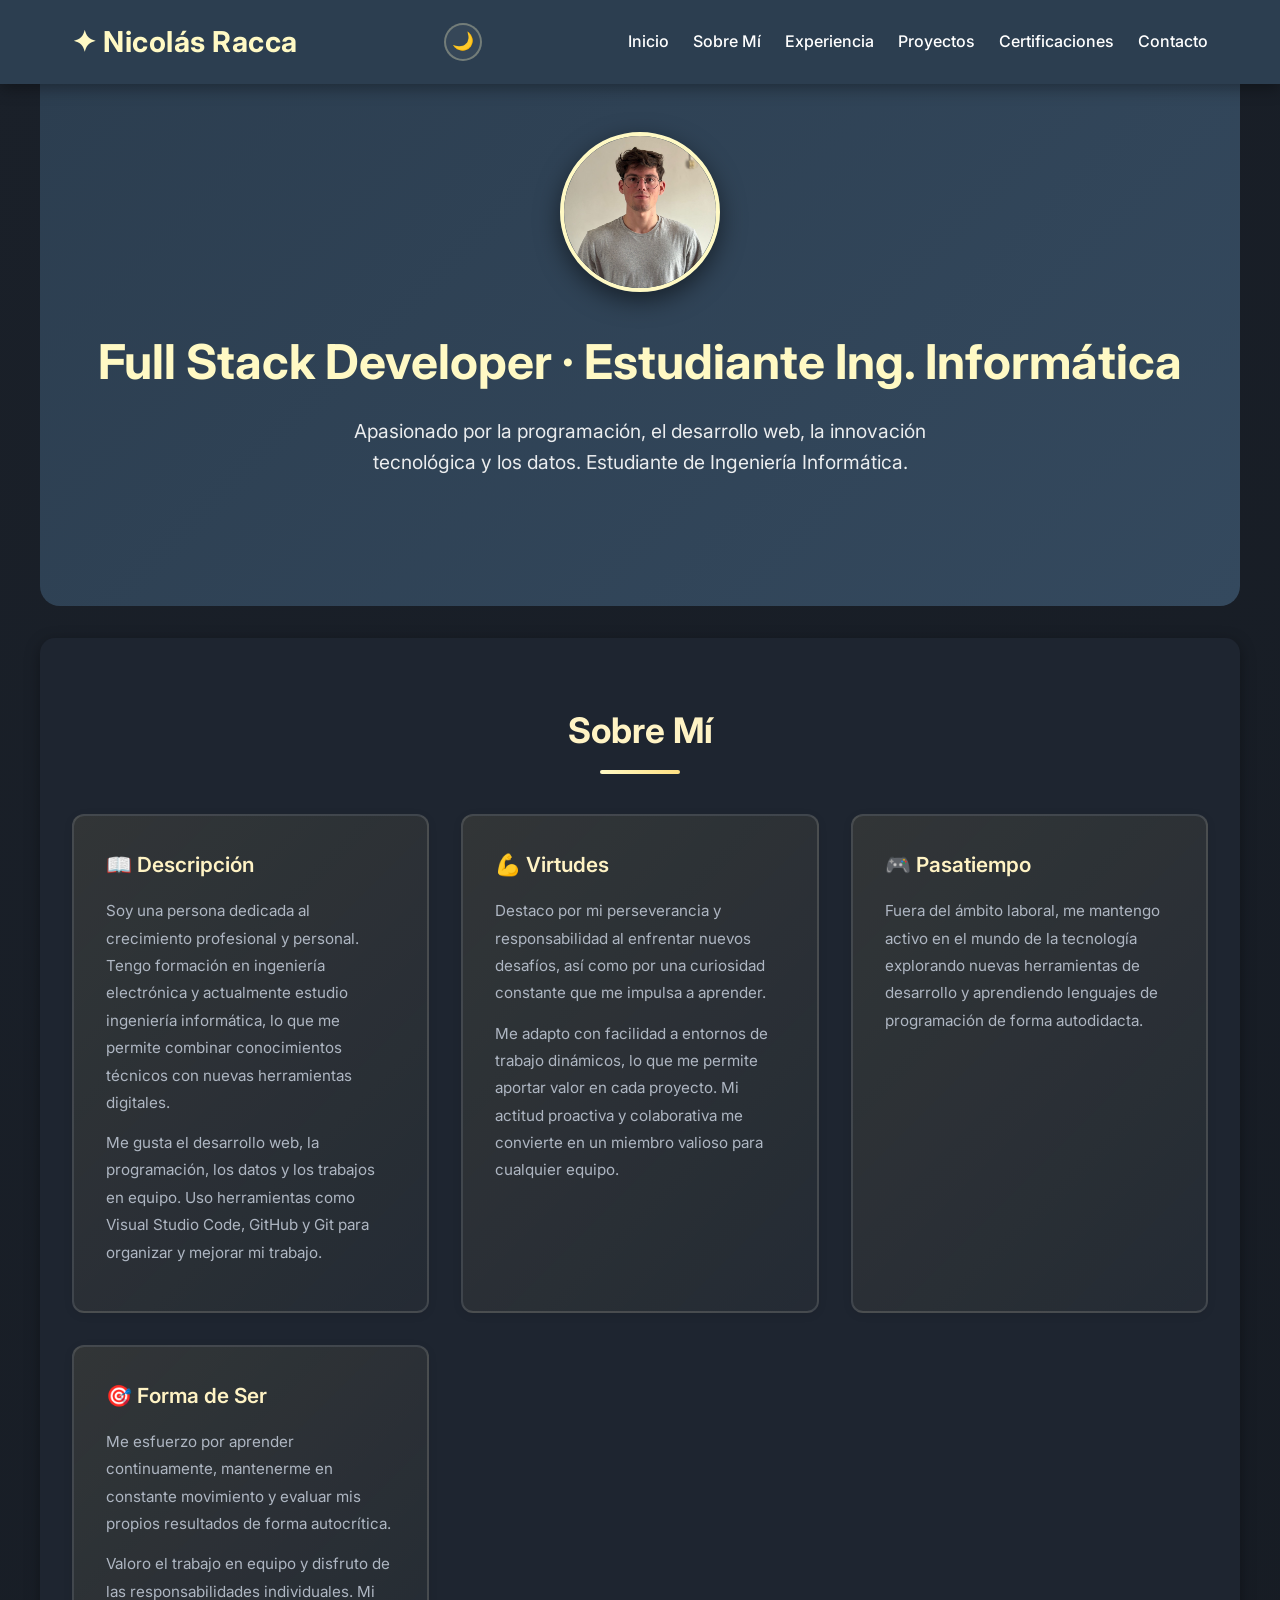
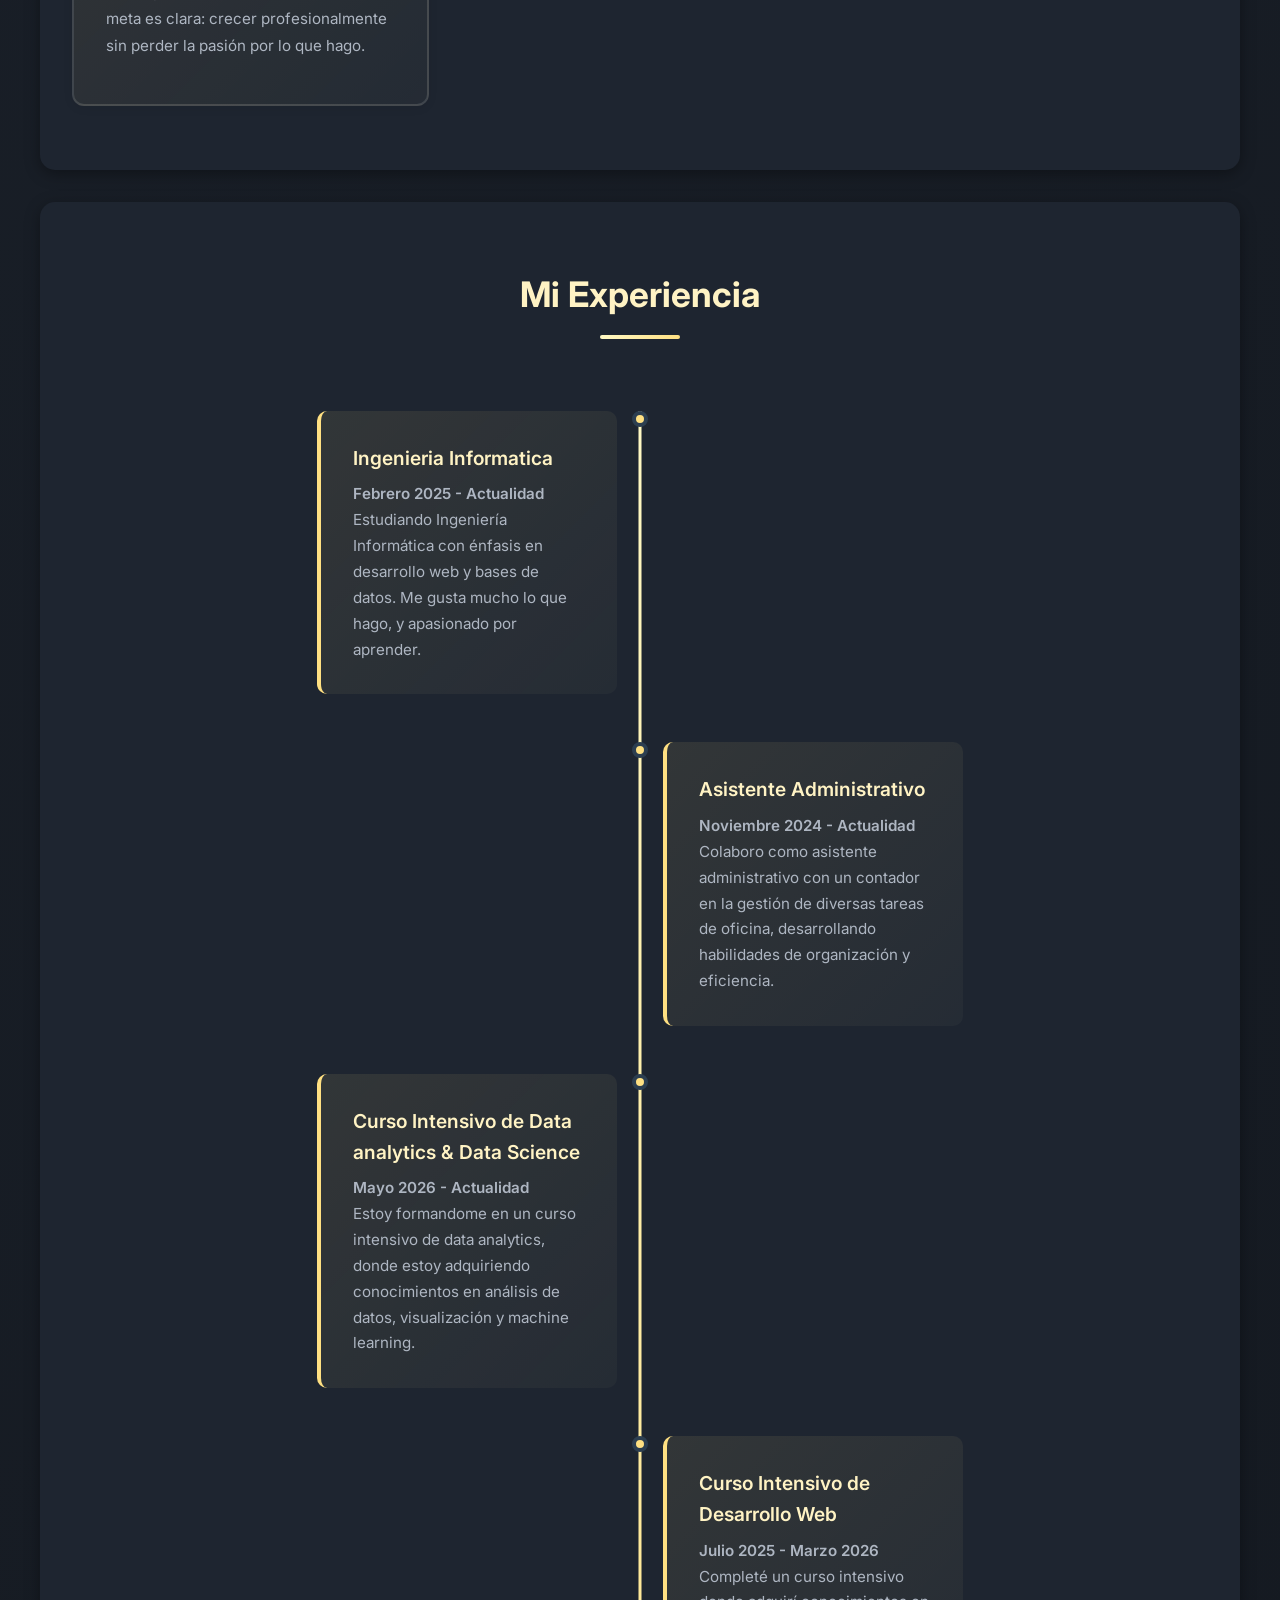
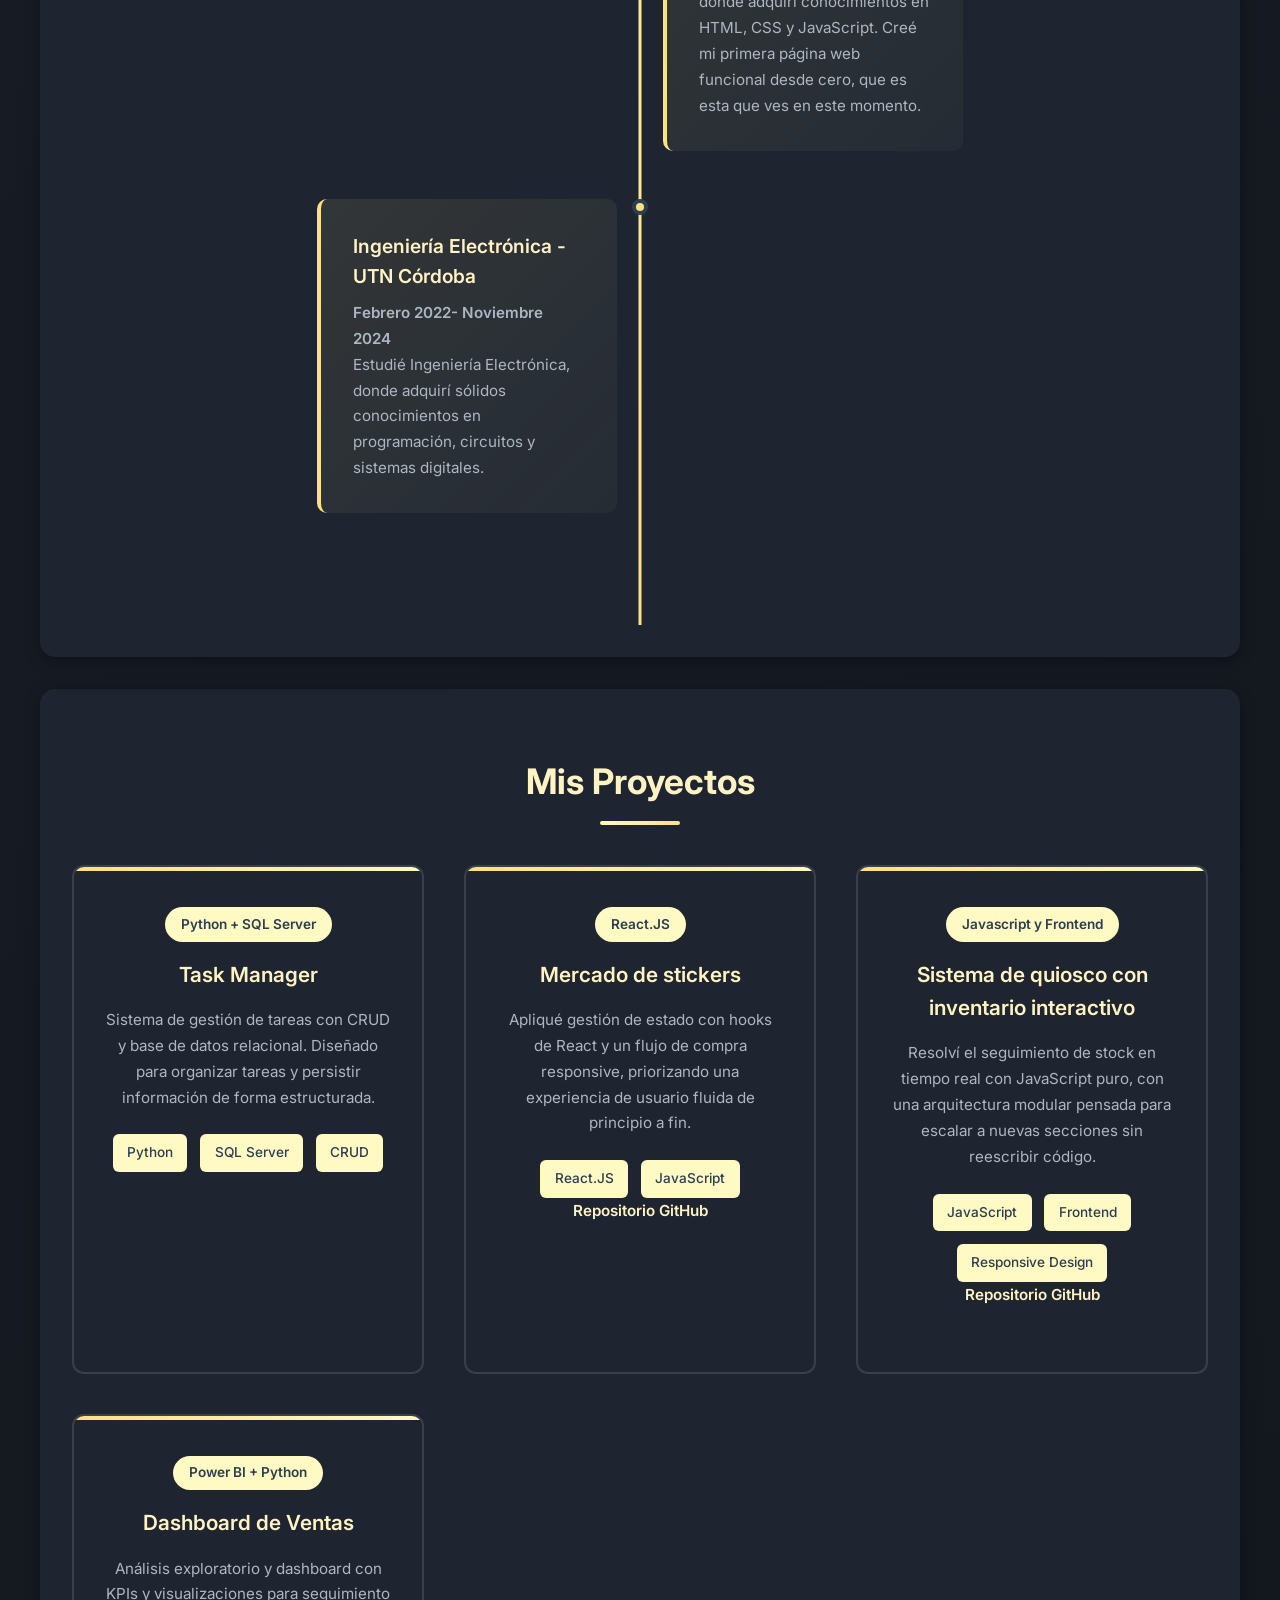
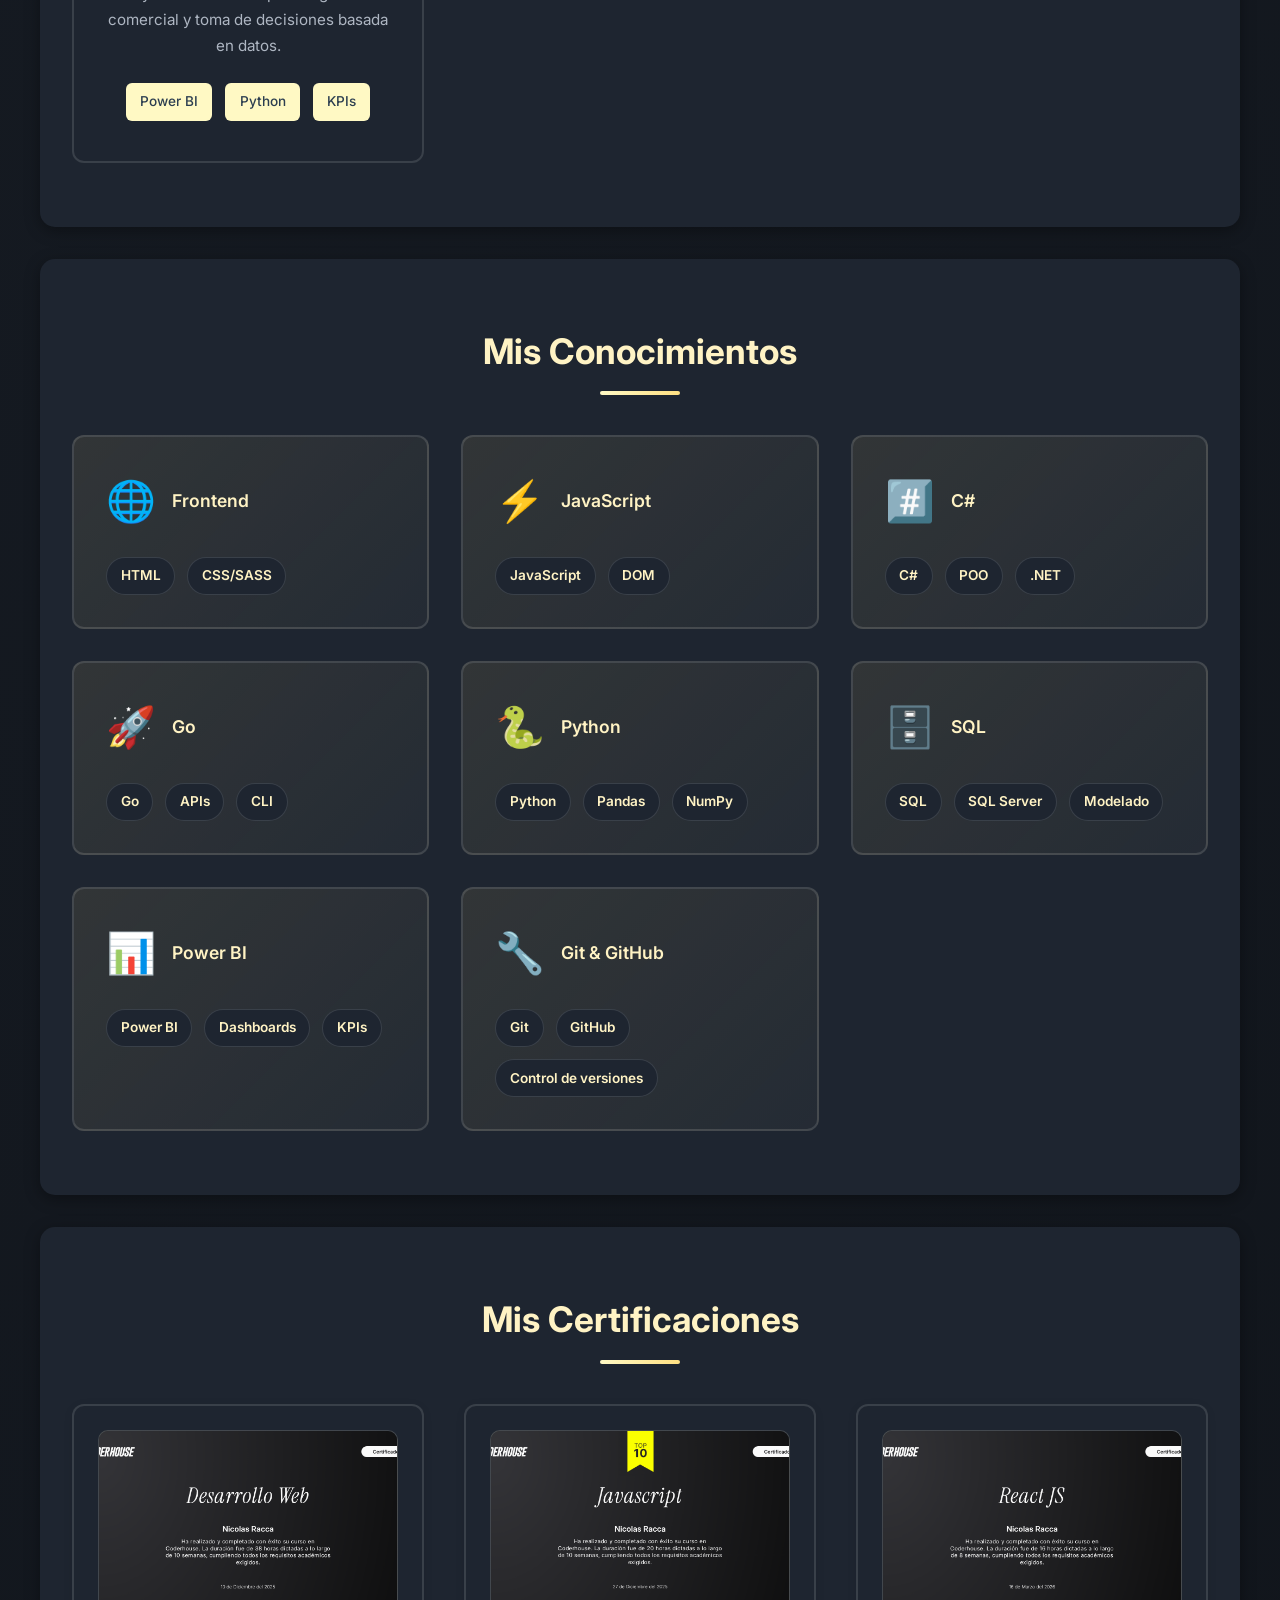
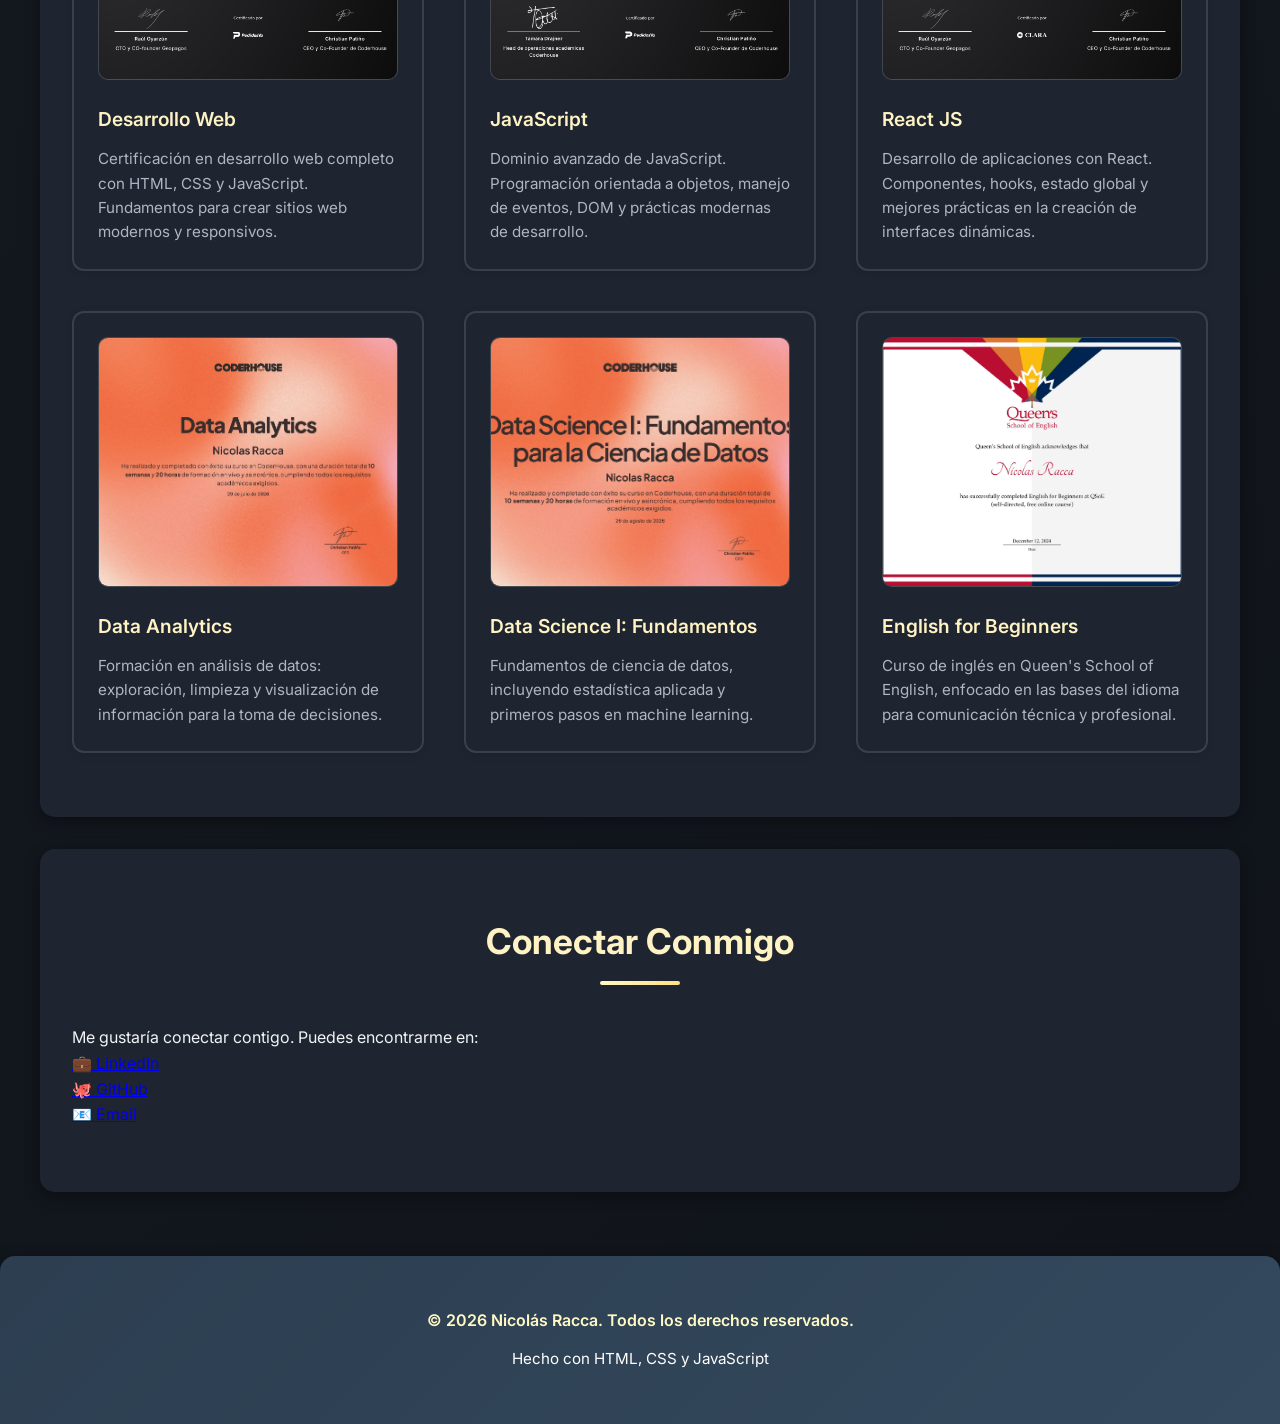
==== commit 97c51b19: "Actualización varias" ====
--- a/index.html
+++ b/index.html
@@ -103,7 +103,6 @@
           <h3>🎮 Pasatiempo</h3>
           <p>Fuera del ámbito laboral, me mantengo activo en el mundo de la tecnología explorando nuevas herramientas de
             desarrollo y aprendiendo lenguajes de programación de forma autodidacta.</p>
-          <p>Para desconectar, disfruto escuchando música y personalizando mi espacio de trabajo.</p>
         </div>
 
         <div class="card">
@@ -192,8 +191,8 @@
         <div class="project-card">
           <div class="project-tag">React.JS</div>
           <h3>Mercado de stickers</h3>
-          <p>Sistema para comprar stickers online con un diseño atractivo y funcional. Pudiendo asi crear una
-            experiencia de compra agradable para los usuarios.</p>
+          <p>Apliqué gestión de estado con hooks de React y un flujo de compra responsive, priorizando una
+            experiencia de usuario fluida de principio a fin.</p>
           <div class="project-tech">
             <span class="tech-badge">React.JS</span>
             <span class="tech-badge">JavaScript</span>
@@ -205,8 +204,8 @@
         <div class="project-card">
           <div class="project-tag">Javascript y Frontend</div>
           <h3>Sistema de quiosco con inventario interactivo</h3>
-          <p>Este proyecto lo pense de tal manera que sea escalable en un futuro, agregandole secciones de cosas
-            puntuales</p>
+          <p>Resolví el seguimiento de stock en tiempo real con JavaScript puro, con una arquitectura modular
+            pensada para escalar a nuevas secciones sin reescribir código.</p>
           <div class="project-tech">
             <span class="tech-badge">JavaScript</span>
             <span class="tech-badge">Frontend</span>
@@ -378,6 +377,15 @@
           </div>
           <h3>Data Science I: Fundamentos</h3>
           <p>Fundamentos de ciencia de datos, incluyendo estadística aplicada y primeros pasos en machine learning.</p>
+        </div>
+
+        <div class="certification-card">
+          <div class="cert-image-container">
+            <img src="ph/Ingles.jpg" alt="Certificado English for Beginners - Queen's School of English" class="cert-image">
+          </div>
+          <h3>English for Beginners</h3>
+          <p>Curso de inglés en Queen's School of English, enfocado en las bases del idioma para comunicación
+            técnica y profesional.</p>
         </div>
       </div>
     </section>
@@ -402,12 +410,6 @@
             📧 Email
           </a>
         </div>
-
-        <div class="cta-section">
-          <h3>Aspiraciones</h3>
-          <p>Mi objetivo es seguir creciendo y prepararme para el futuro tecnológico. Busco colaborar en proyectos
-            desafiantes donde pueda aportar mis conocimientos y seguir aprendiendo cada día.</p>
-        </div>
       </div>
     </section>
   </main>
@@ -415,7 +417,7 @@
   <!-- FOOTER -->
   <footer class="footer">
     <p>&copy; 2026 Nicolás Racca. Todos los derechos reservados.</p>
-    <p>Desarrollado con 💛 y pasión por la tecnología</p>
+    <p>Hecho con HTML, CSS y JavaScript</p>
   </footer>
 
   <script src="js/search.js"></script>
--- a/css/main.css
+++ b/css/main.css
@@ -941,14 +941,6 @@
     font-size: 0.9rem;
   }
 
-  .cta-section {
-    padding: 1.5rem;
-  }
-
-  .cta-section h3 {
-    font-size: 1.1rem;
-  }
-
   .footer p {
     font-size: 0.85rem;
   }
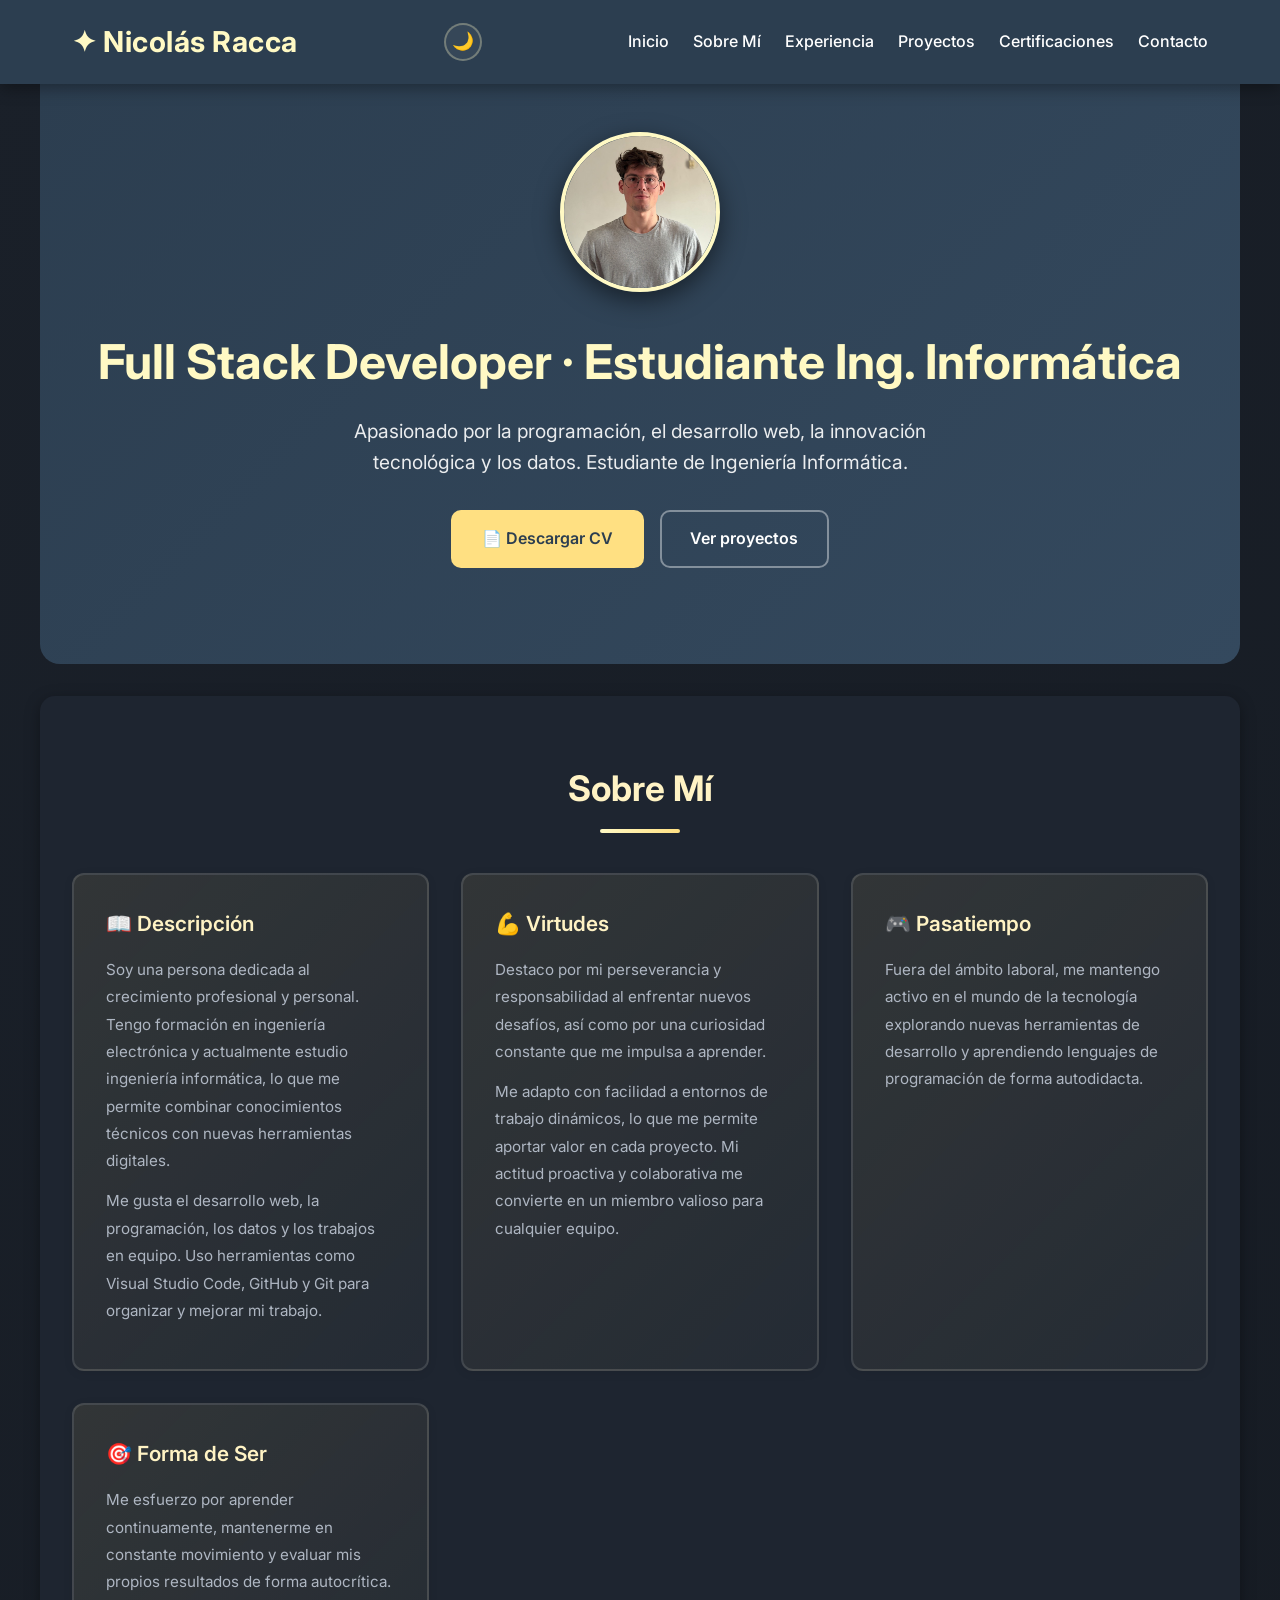
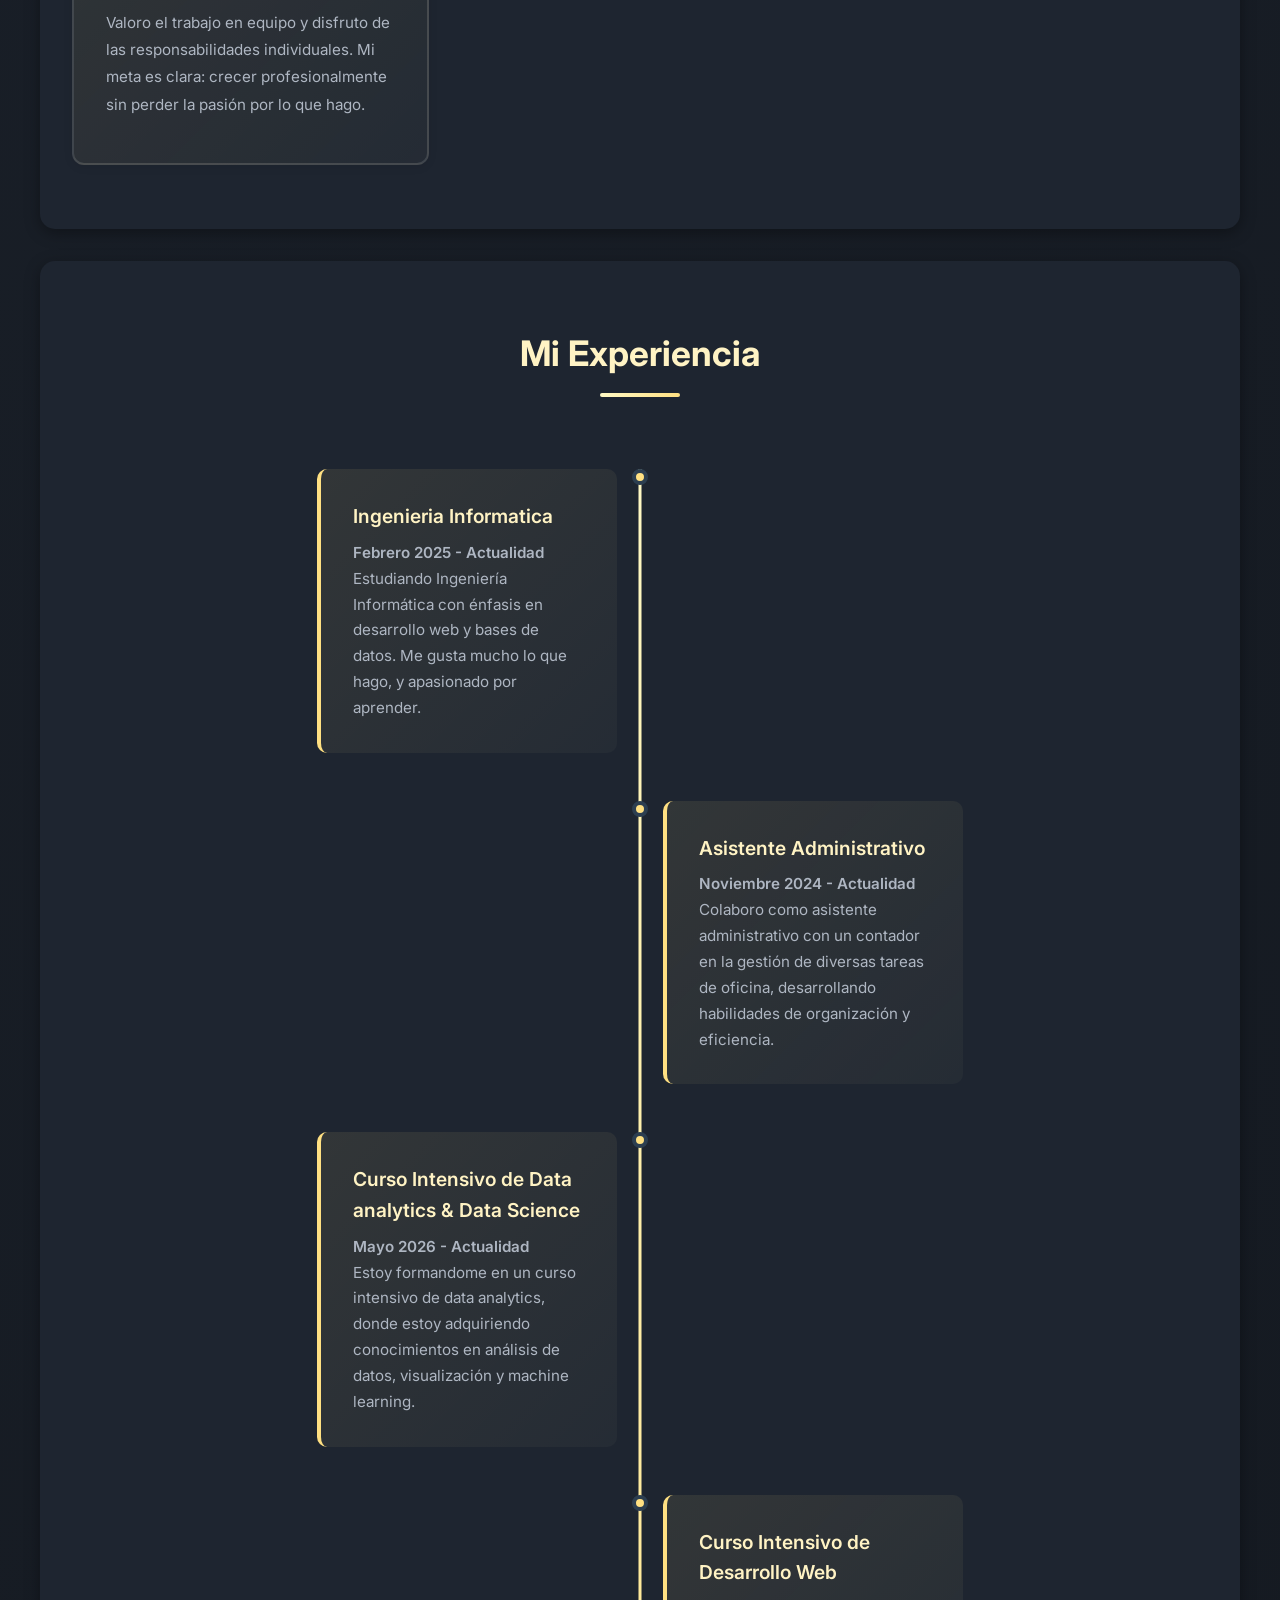
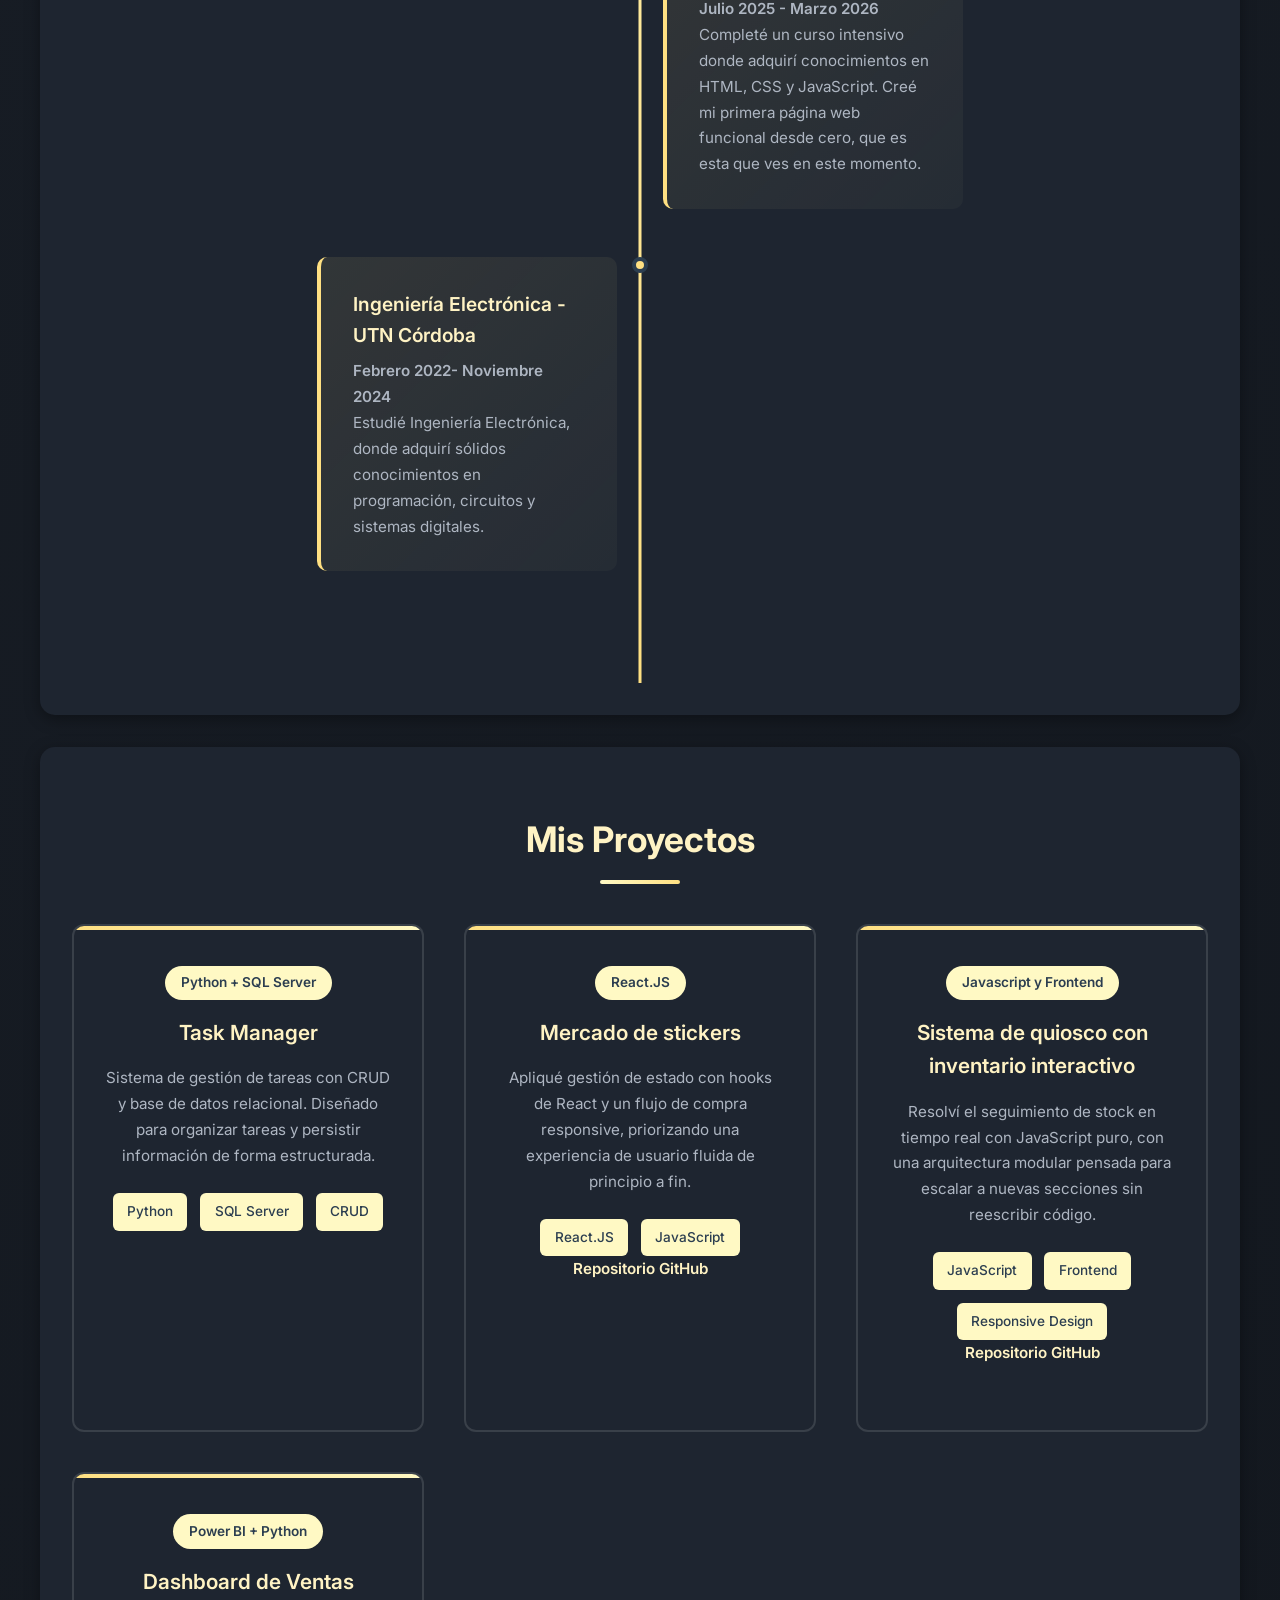
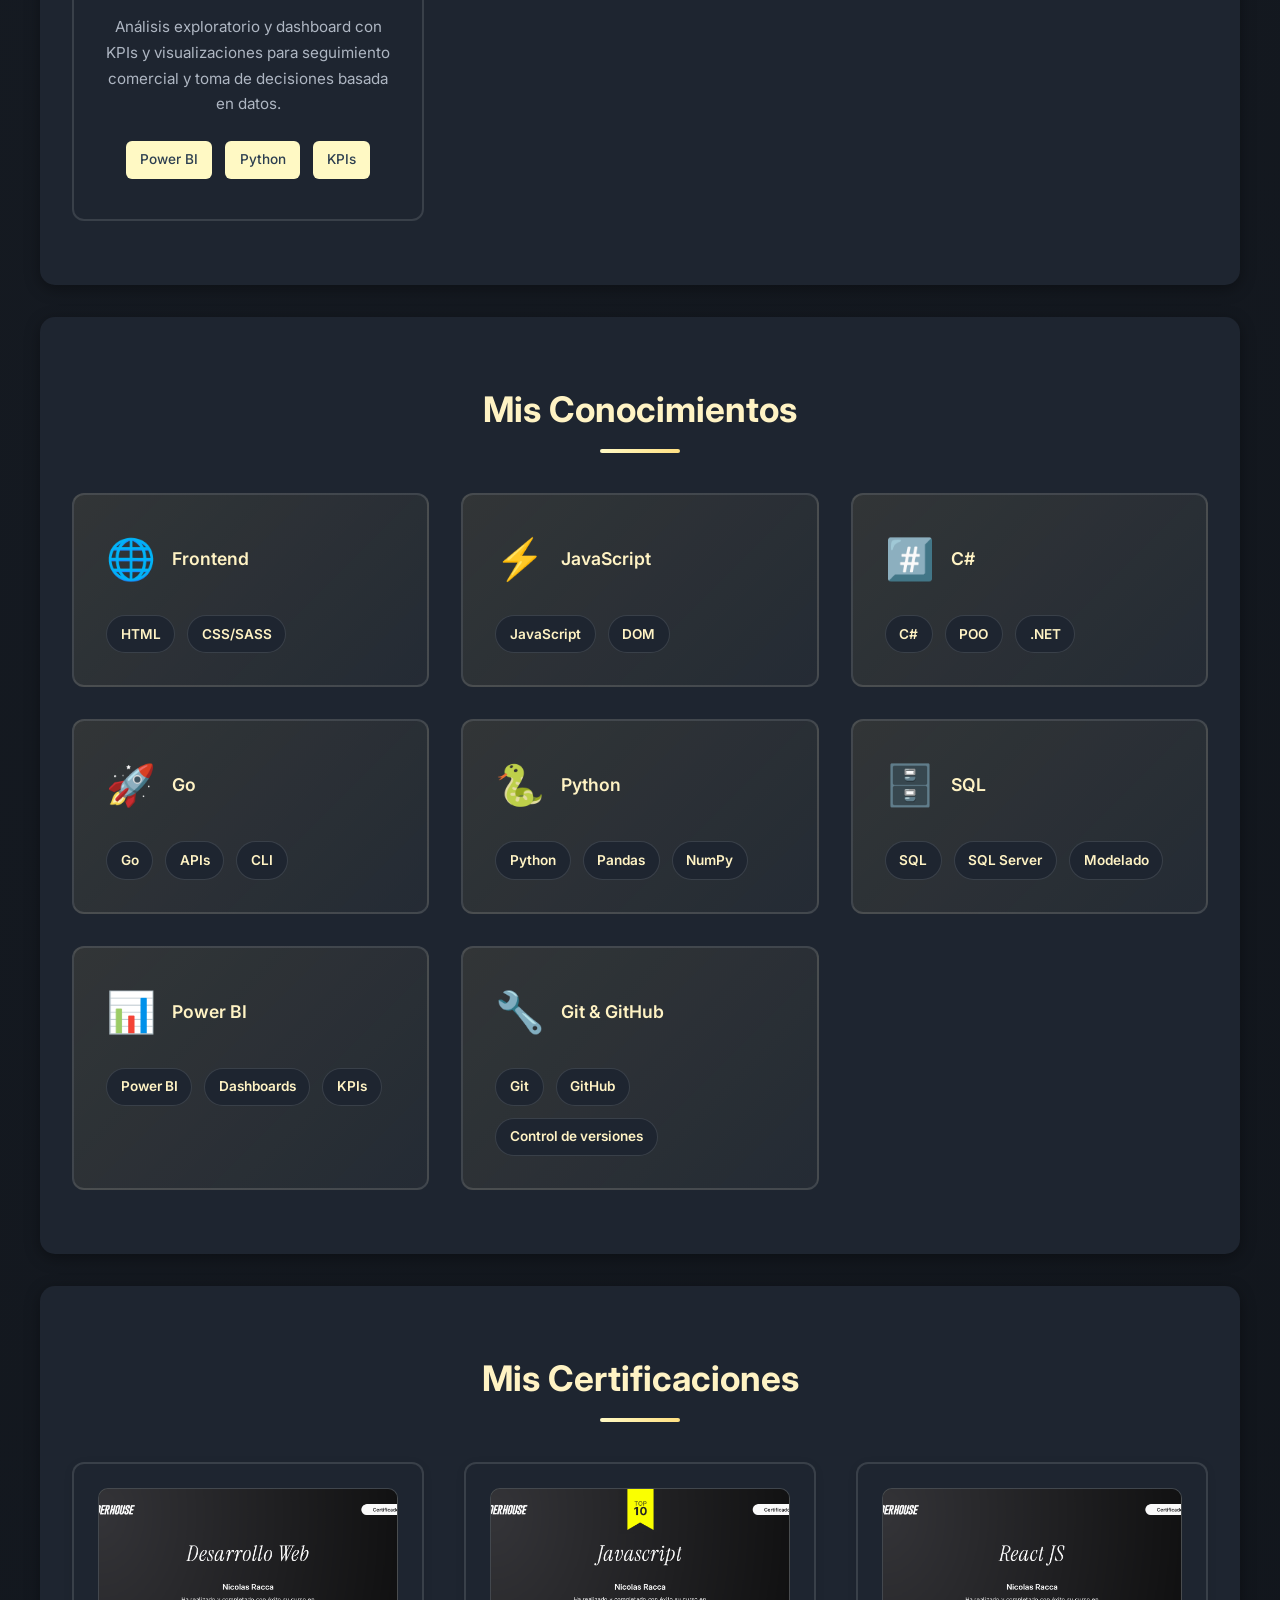
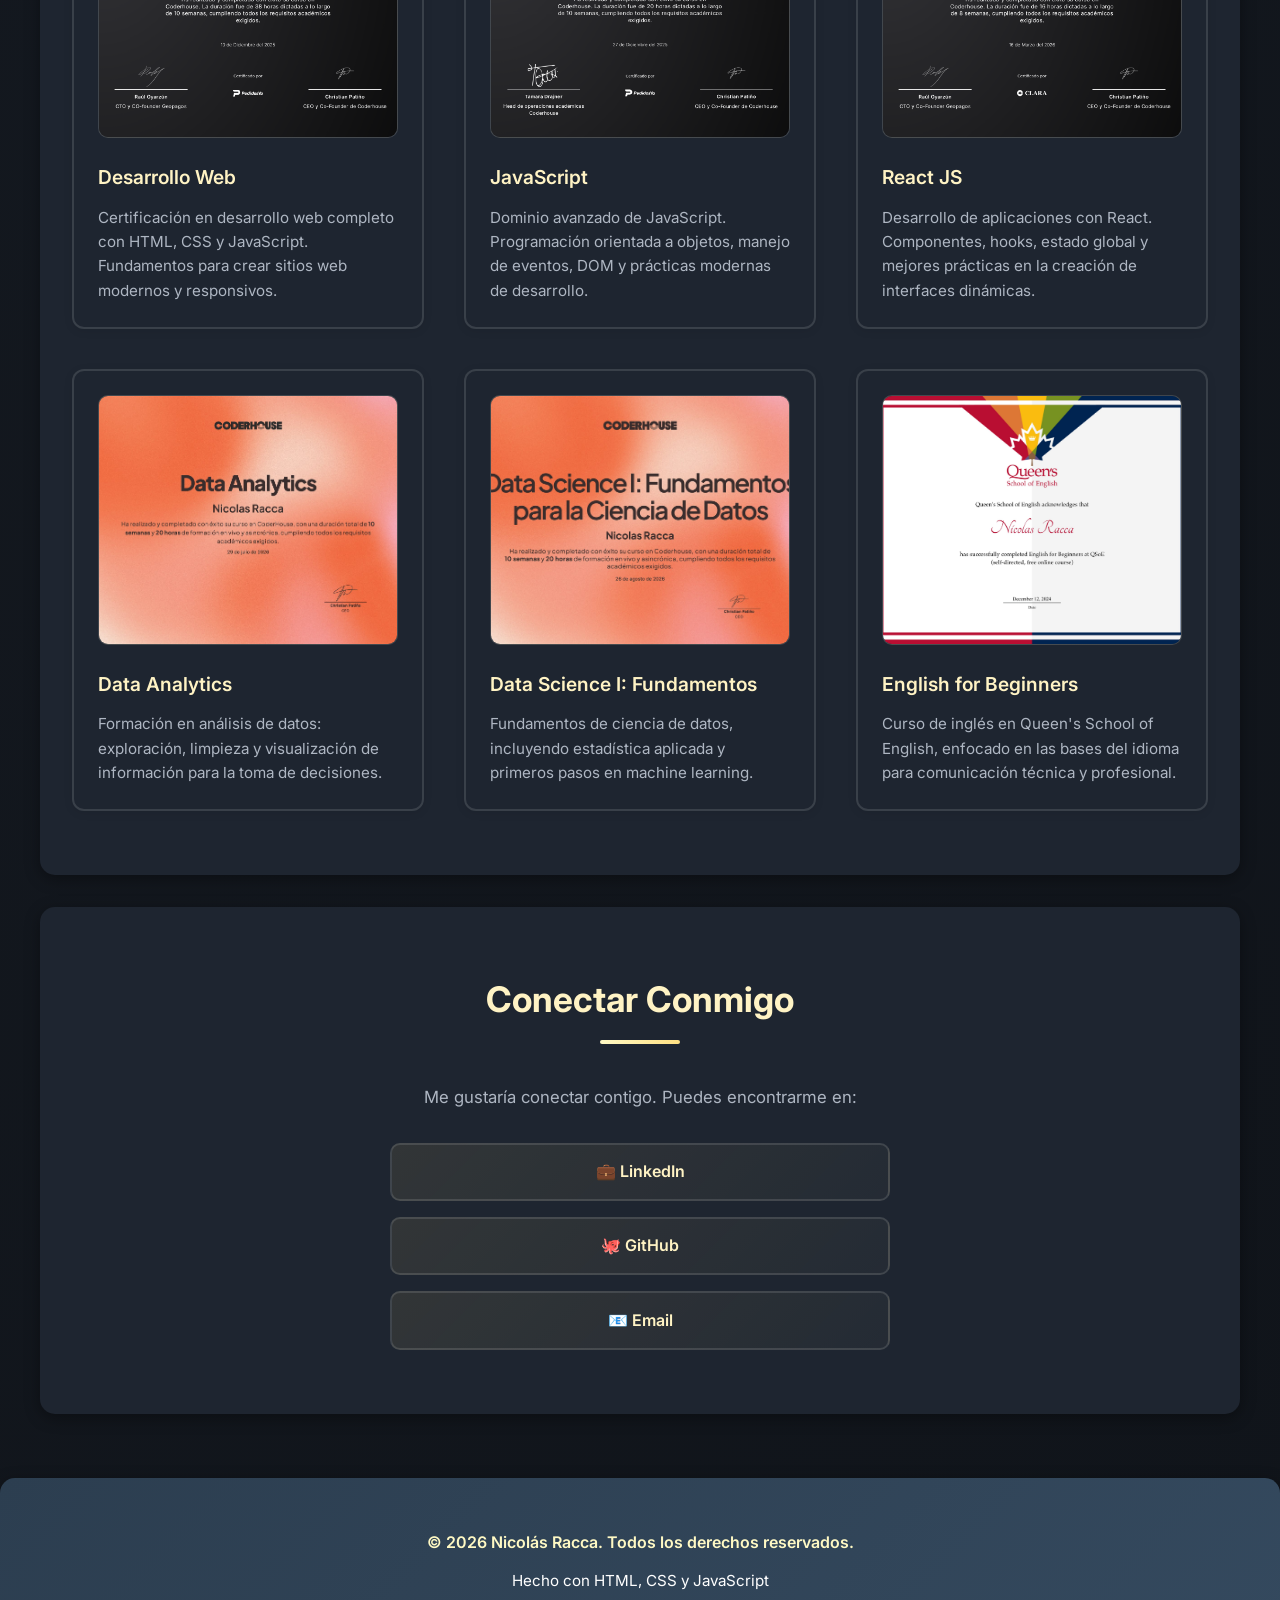
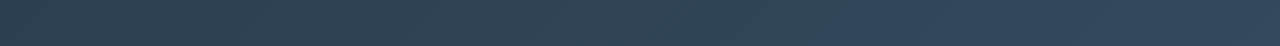
==== commit cb2ae9c1: "Agregue cv descargable y botones" ====
--- a/index.html
+++ b/index.html
@@ -22,11 +22,16 @@
   <meta property="og:description"
     content="Full Stack Developer y estudiante de Ingeniería Informática. Proyectos en HTML, CSS, JavaScript, Python, SQL y más.">
   <meta property="og:type" content="website">
+  <meta property="og:url" content="https://nikittoo.github.io/portafolio/">
+  <meta property="og:image" content="https://nikittoo.github.io/portafolio/ph/og-image.jpg">
+  <meta property="og:image:width" content="1200">
+  <meta property="og:image:height" content="630">
 
   <meta name="twitter:card" content="summary_large_image">
   <meta name="twitter:title" content="Full Stack Developer · Estudiante Ing. Informática">
   <meta name="twitter:description"
     content="Full Stack Developer y estudiante de Ingeniería Informática. Proyectos en HTML, CSS, JavaScript, Python, SQL y más.">
+  <meta name="twitter:image" content="https://nikittoo.github.io/portafolio/ph/og-image.jpg">
 
   <meta name="robots" content="index, follow">
 
@@ -74,6 +79,11 @@
         <h2>Full Stack Developer · Estudiante Ing. Informática</h2>
         <p>Apasionado por la programación, el desarrollo web, la innovación tecnológica y los datos. Estudiante de
           Ingeniería Informática.</p>
+
+        <div class="hero-buttons">
+          <a href="cv/CV_NicolasRacca.pdf" download class="btn btn-primary">📄 Descargar CV</a>
+          <a href="#proyectos" class="btn btn-secondary">Ver proyectos</a>
+        </div>
       </div>
     </section>
 
@@ -398,14 +408,12 @@
         <p>Me gustaría conectar contigo. Puedes encontrarme en:</p>
 
         <div class="contact-links">
-          <a href="https://ar.linkedin.com/in/nicolas-racca-45ba022a3" target="_blank" class="contact-btn">
+          <a href="https://ar.linkedin.com/in/nicolas-racca-45ba022a3" target="_blank" rel="noopener noreferrer" class="contact-btn">
             💼 LinkedIn
           </a>
-          <br>
-          <a href="https://github.com/nikittoo" target="_blank" class="contact-btn">
+          <a href="https://github.com/nikittoo" target="_blank" rel="noopener noreferrer" class="contact-btn">
             🐙 GitHub
           </a>
-          <br>
           <a href="mailto:raccanico03@gmail.com" class="contact-btn">
             📧 Email
           </a>
--- a/css/main.css
+++ b/css/main.css
@@ -644,6 +644,85 @@
   color: var(--text-light);
   line-height: 1.6;
   font-size: 0.95rem;
+}
+
+/* ===== BUTTONS ===== */
+.btn {
+  display: inline-flex;
+  align-items: center;
+  gap: 0.5rem;
+  padding: 0.9rem 1.8rem;
+  border-radius: 10px;
+  font-weight: 600;
+  font-size: 1rem;
+  text-decoration: none;
+  cursor: pointer;
+  border: 2px solid transparent;
+  transition: var(--transition);
+}
+
+.btn-primary {
+  background: var(--accent-light);
+  color: var(--primary-dark);
+}
+
+.btn-primary:hover {
+  background: var(--primary-pastel);
+  transform: translateY(-3px);
+  box-shadow: var(--shadow-hover);
+}
+
+.btn-secondary {
+  background: transparent;
+  color: white;
+  border-color: rgba(255, 255, 255, 0.4);
+}
+
+.btn-secondary:hover {
+  border-color: var(--accent-light);
+  color: var(--accent-light);
+  transform: translateY(-3px);
+}
+
+/* ===== CONTACT SECTION ===== */
+.contact-container {
+  max-width: 500px;
+  margin: 0 auto;
+  text-align: center;
+}
+
+.contact-container > p {
+  color: var(--text-light);
+  margin-bottom: 2rem;
+  font-size: 1.05rem;
+}
+
+.contact-links {
+  display: flex;
+  flex-direction: column;
+  gap: 1rem;
+}
+
+.contact-btn {
+  display: flex;
+  align-items: center;
+  justify-content: center;
+  gap: 0.6rem;
+  padding: 0.9rem 1.5rem;
+  border-radius: 10px;
+  background: var(--bg-surface-soft);
+  border: 2px solid var(--border-color);
+  color: var(--heading-color);
+  text-decoration: none;
+  font-weight: 600;
+  transition: var(--transition);
+}
+
+.contact-btn:hover {
+  border-color: var(--accent-light);
+  background: var(--bg-surface-soft-hover);
+  transform: translateY(-3px);
+  box-shadow: var(--shadow-hover);
 }
 
 /* MEDIA QUERIES */
